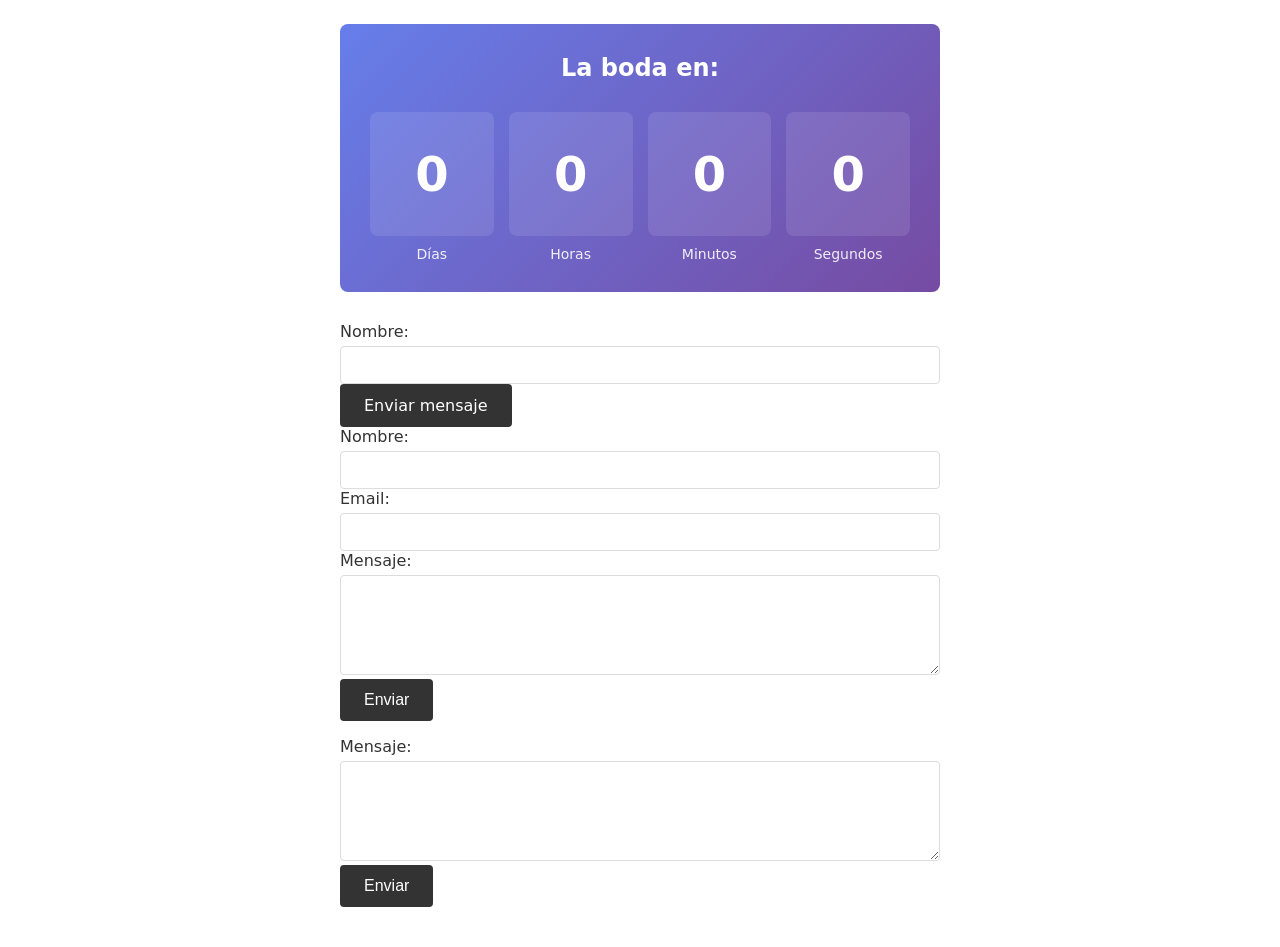
==== formulario.html @ 1185252b "test" ====
<!doctype html>
<html lang="es">
<head>
  <meta charset="utf-8" />
  <meta name="viewport" content="width=device-width, initial-scale=1" />
  <title>Formulario - Boda Elena</title>
  <style>
    body { 
      font-family: system-ui, Arial, sans-serif; 
      padding: 24px;
      max-width: 600px;
      margin: 0 auto;
    }
    .formulario {
      display: grid;
      gap: 15px;
    }
    h1 {
      color: #333;
    }
    label {
      display: block;
      font-weight: 500;
      margin-bottom: 5px;
      color: #333;
    }
    input, textarea, select {
      width: 100%;
      padding: 10px;
      border: 1px solid #ddd;
      border-radius: 4px;
      font-family: inherit;
      font-size: 14px;
      box-sizing: border-box;
    }
    textarea {
      resize: vertical;
      min-height: 100px;
    }
    button {
      padding: 12px 24px;
      background-color: #333;
      color: white;
      border: none;
      border-radius: 4px;
      cursor: pointer;
      font-size: 16px;
      font-weight: 500;
    }
    button:hover {
      background-color: #555;
    }
    .countdown {
      background: linear-gradient(135deg, #667eea 0%, #764ba2 100%);
      color: white;
      padding: 30px;
      border-radius: 8px;
      margin-bottom: 30px;
      text-align: center;
    }
    .countdown h2 {
      margin-top: 0;
      margin-bottom: 30px;
      font-size: 24px;
    }
    .countdown-units {
      display: flex;
      justify-content: space-around;
      gap: 15px;
    }
    .countdown-unit {
      flex: 1;
      display: flex;
      flex-direction: column;
      align-items: center;
    }
    .flip-card {
      width: 100%;
      aspect-ratio: 1;
      perspective: 1000px;
      position: relative;
      background: rgba(255, 255, 255, 0.1);
      border-radius: 8px;
      overflow: hidden;
      display: flex;
      align-items: center;
      justify-content: center;
      font-size: 48px;
      font-weight: bold;
    }
    .flip-card-inner {
      position: relative;
      width: 100%;
      height: 100%;
      transition: transform 0.6s cubic-bezier(0.68, -0.55, 0.265, 1.55);
      transform-style: preserve-3d;
    }
    .flip-card-inner.flip {
      transform: rotateX(180deg);
    }
    .flip-card-front, .flip-card-back {
      position: absolute;
      width: 100%;
      height: 100%;
      display: flex;
      align-items: center;
      justify-content: center;
      backface-visibility: hidden;
    }
    .flip-card-front {
      color: white;
      z-index: 2;
    }
    .flip-card-back {
      color: white;
      transform: rotateX(180deg);
      display: none;
    }
    .countdown-label {
      font-size: 14px;
      opacity: 0.9;
      margin-top: 10px;
    }
  </style>
</head>
<body>
  <div class="countdown">
    <h2>La boda en:</h2>
    <div class="countdown-units">
      <div class="countdown-unit">
        <div class="flip-card">
          <div class="flip-card-inner" id="flip-days">
            <div class="flip-card-front"><span id="days">0</span></div>
            <div class="flip-card-back"><span id="days-next">1</span></div>
          </div>
        </div>
        <div class="countdown-label">Días</div>
      </div>
      <div class="countdown-unit">
        <div class="flip-card">
          <div class="flip-card-inner" id="flip-hours">
            <div class="flip-card-front"><span id="hours">0</span></div>
            <div class="flip-card-back"><span id="hours-next">1</span></div>
          </div>
        </div>
        <div class="countdown-label">Horas</div>
      </div>
      <div class="countdown-unit">
        <div class="flip-card">
          <div class="flip-card-inner" id="flip-minutes">
            <div class="flip-card-front"><span id="minutes">0</span></div>
            <div class="flip-card-back"><span id="minutes-next">1</span></div>
          </div>
        </div>
        <div class="countdown-label">Minutos</div>
      </div>
      <div class="countdown-unit">
        <div class="flip-card">
          <div class="flip-card-inner" id="flip-seconds">
            <div class="flip-card-front"><span id="seconds">0</span></div>
            <div class="flip-card-back"><span id="seconds-next">1</span></div>
          </div>
        </div>
        <div class="countdown-label">Segundos</div>
      </div>
    </div>
  </div>

  <form id="contactForm">
  <label>Nombre:</label>
  <input type="text" id="name" required>
 <a href="https://github.com/miguelacuna-99/boda-elena/issues/new?template=formulario.yml" 
   target="_blank"
   style="display:inline-block;padding:12px 24px;background:#333;color:white;border-radius:4px;text-decoration:none;">
  Enviar mensaje
</a>
<style>
  /* Modal */
  #modal {
    position: fixed;
    top: 0;
    left: 0;
    width: 100%;
    height: 100%;
    background: rgba(0,0,0,0.6);
    display: none;
    justify-content: center;
    align-items: center;
  }

  #modalContent {
    background: white;
    width: 90%;
    max-width: 700px;
    height: 80%;
    border-radius: 8px;
    overflow: hidden;
    display: flex;
    flex-direction: column;
  }

  #modalHeader {
    padding: 10px;
    background: #333;
    color: white;
    font-weight: bold;
  }

  #modal iframe {
    flex: 1;
    border: none;
  }

  #closeBtn {
    background: #333;
    color: white;
    padding: 10px;
    text-align: center;
    cursor: pointer;
  }
</style>

<form id="contactForm">
  <label>Nombre:</label>
  <input type="text" id="name" required>

  <label>Email:</label>
  <input type="email" id="email" required>

  <label>Mensaje:</label>
  <textarea id="message" required></textarea>

  <button type="submit">Enviar</button>
</form>

<p id="status"></p>

<script>
document.getElementById("contactForm").addEventListener("submit", async (e) => {
  e.preventDefault();

  const payload = {
    name: document.getElementById("name").value,
    email: document.getElementById("email").value,
    message: document.getElementById("message").value
  };

  const response = await fetch("https://delicate-sunset-f068.miguelcolme99.workers.dev", {
    method: "POST",
    headers: { "Content-Type": "application/json" },
    body: JSON.stringify(payload)
  });

  document.getElementById("status").innerText =
    response.ok ? "Mensaje enviado correctamente." : "Error al enviar.";

  document.getElementById("contactForm").reset();
});
</script>







  <label>Mensaje:</label>
  <textarea id="message" required></textarea>

  <button type="submit">Enviar</button>
</form>

<p id="status"></p>

<script>
// Countdown timer with flip animation
function updateCountdown() {
  const now = new Date();
  const target = new Date('2026-08-26T00:00:00').getTime();
  const remaining = target - now.getTime();
  
  if (remaining <= 0) {
    updateFlipNumber('days', '0', '0');
    updateFlipNumber('hours', '0', '0');
    updateFlipNumber('minutes', '0', '0');
    updateFlipNumber('seconds', '0', '0');
    return;
  }
  
  const days = Math.floor(remaining / (1000 * 60 * 60 * 24));
  const hours = Math.floor((remaining % (1000 * 60 * 60 * 24)) / (1000 * 60 * 60));
  const minutes = Math.floor((remaining % (1000 * 60 * 60)) / (1000 * 60));
  const seconds = Math.floor((remaining % (1000 * 60)) / 1000);
  
  const nextSeconds = (seconds + 1) % 60;
  
  updateFlipNumber('days', days.toString().padStart(2, '0'), ((days + 1) % 1000).toString().padStart(2, '0'));
  updateFlipNumber('hours', hours.toString().padStart(2, '0'), ((hours + 1) % 24).toString().padStart(2, '0'));
  updateFlipNumber('minutes', minutes.toString().padStart(2, '0'), ((minutes + 1) % 60).toString().padStart(2, '0'));
  updateFlipNumber('seconds', seconds.toString().padStart(2, '0'), nextSeconds.toString().padStart(2, '0'));
}

function updateFlipNumber(id, currentValue, nextValue) {
  const front = document.getElementById(id);
  const back = document.getElementById(id + '-next');
  const flipCard = document.getElementById('flip-' + id);
  
  if (front.textContent !== currentValue) {
    front.textContent = currentValue;
    back.textContent = nextValue;
    flipCard.classList.add('flip');
    
    setTimeout(() => {
      flipCard.classList.remove('flip');
    }, 600);
  }
}

// Update countdown immediately and then every second
updateCountdown();
setInterval(updateCountdown, 1000);

// Form submission handler
document.getElementById("contactForm").addEventListener("submit", async (e) => {
  e.preventDefault();

  const payload = {
    name: document.getElementById("name").value,
    email: document.getElementById("email").value,
    message: document.getElementById("message").value
  };

  const response = await fetch("https://api.github.com/repos/miguelacuna-99/boda-elena/actions/workflows/form.yml/dispatches", {
    method: "POST",
    headers: {
      "Accept": "application/vnd.github+json",
      "Authorization": "Bearer GITHUB_TOKEN_NO_AQUI"
    },
    body: JSON.stringify({
      ref: "main",
      inputs: payload
    })
  });

  document.getElementById("status").innerText =
    response.ok ? "Mensaje enviado correctamente." : "Error al enviar.";
});
</script>


</html>
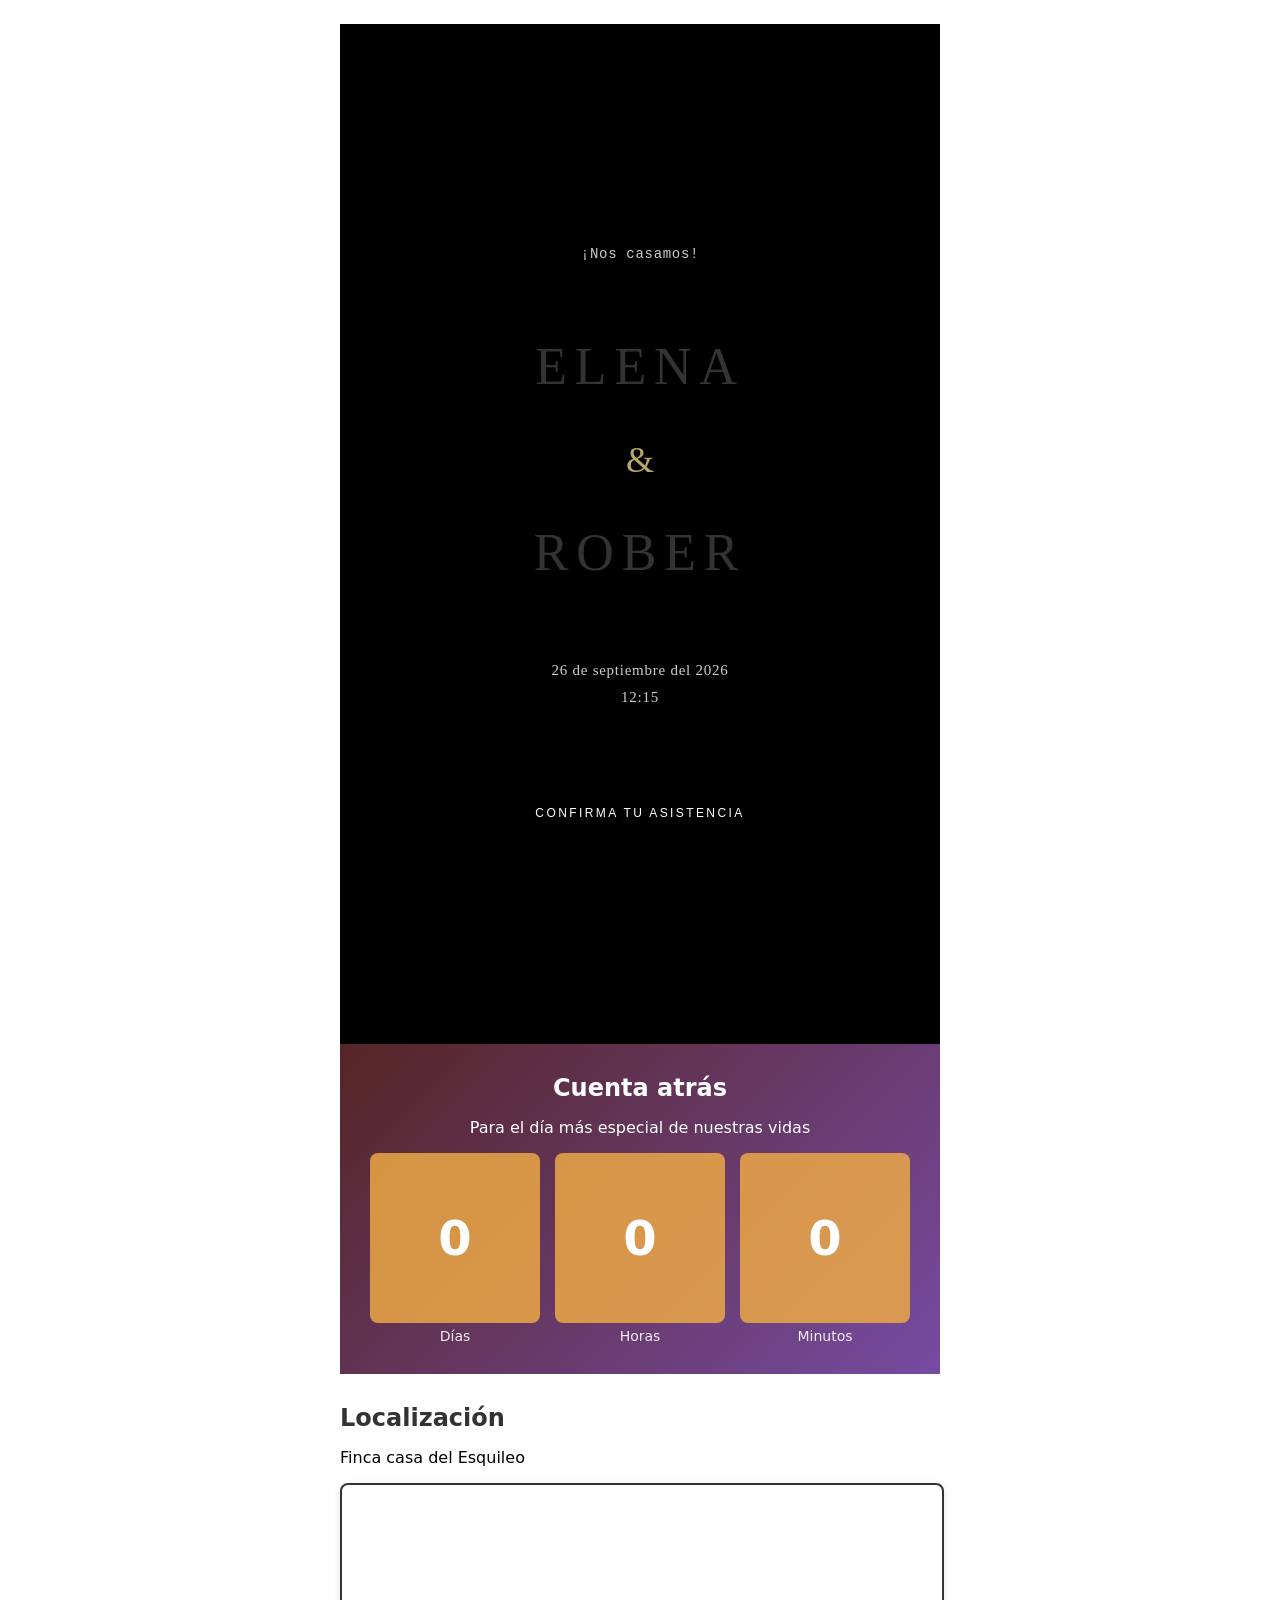
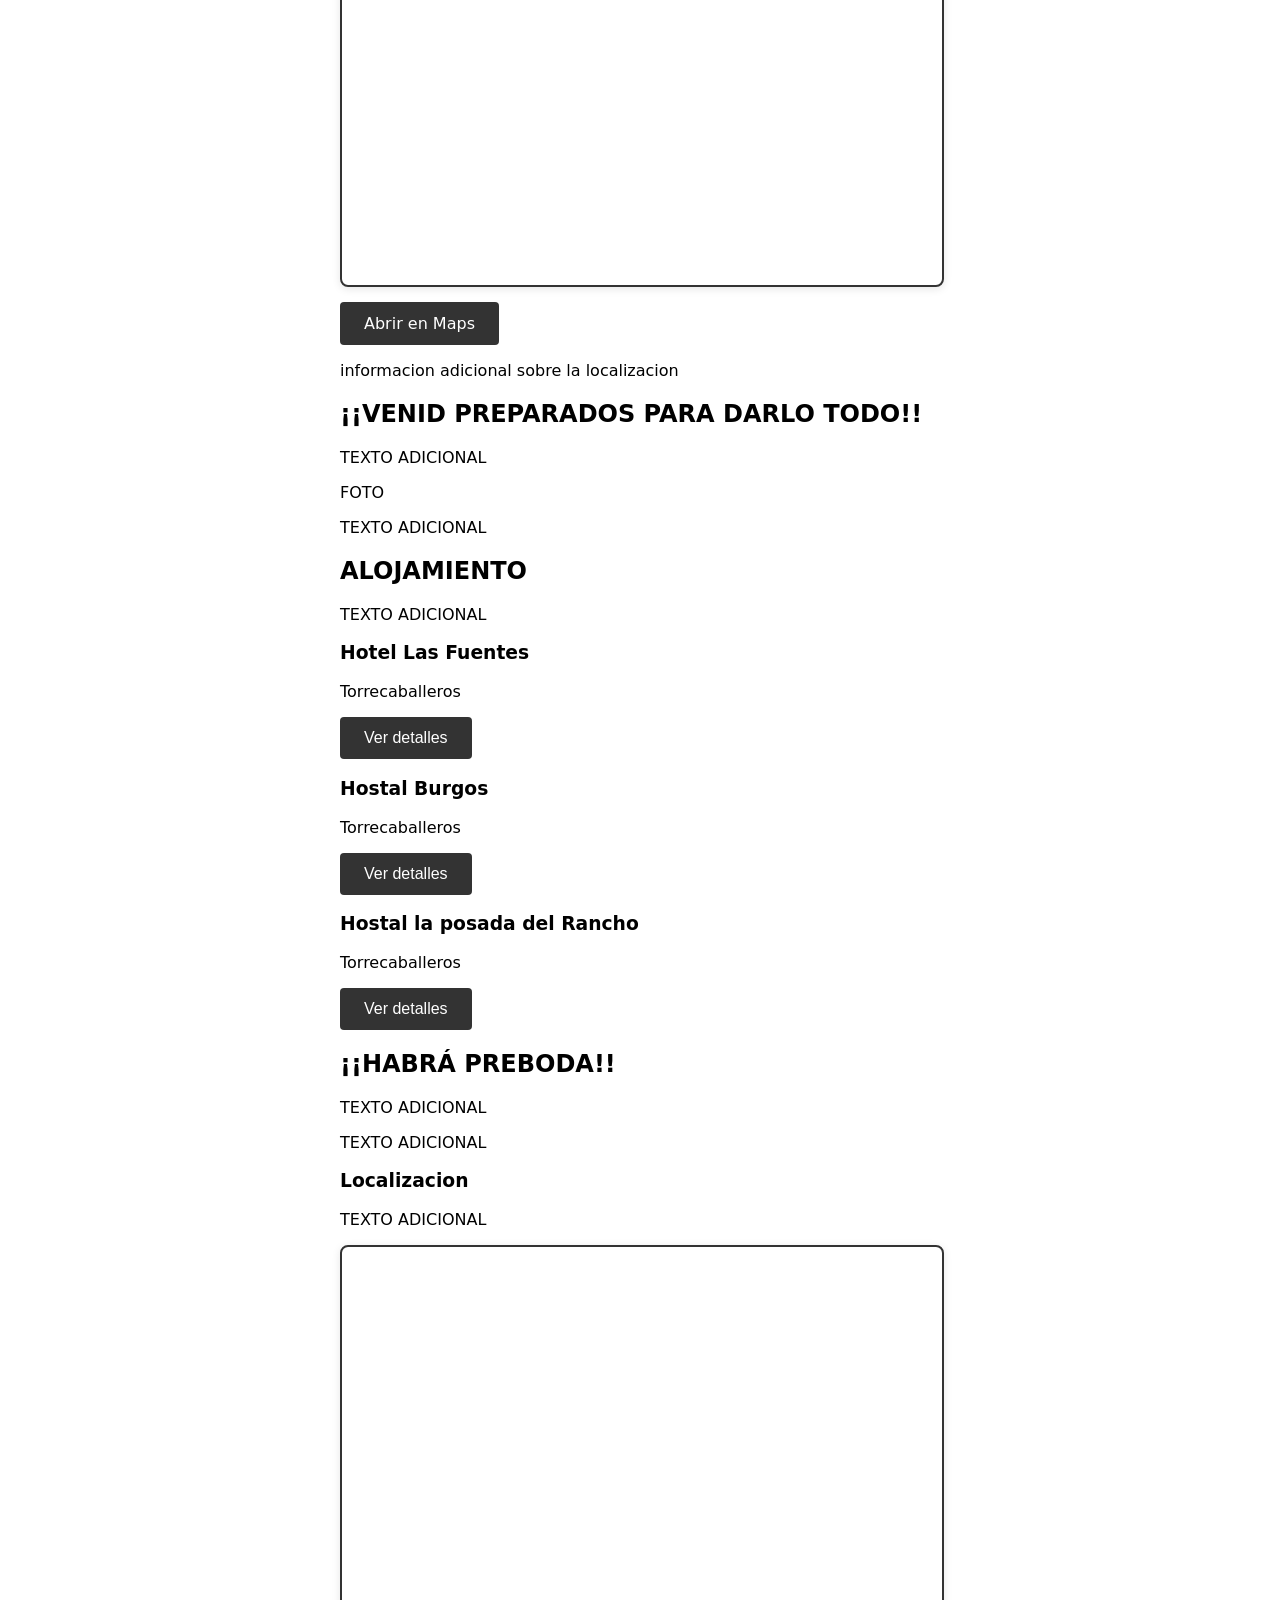
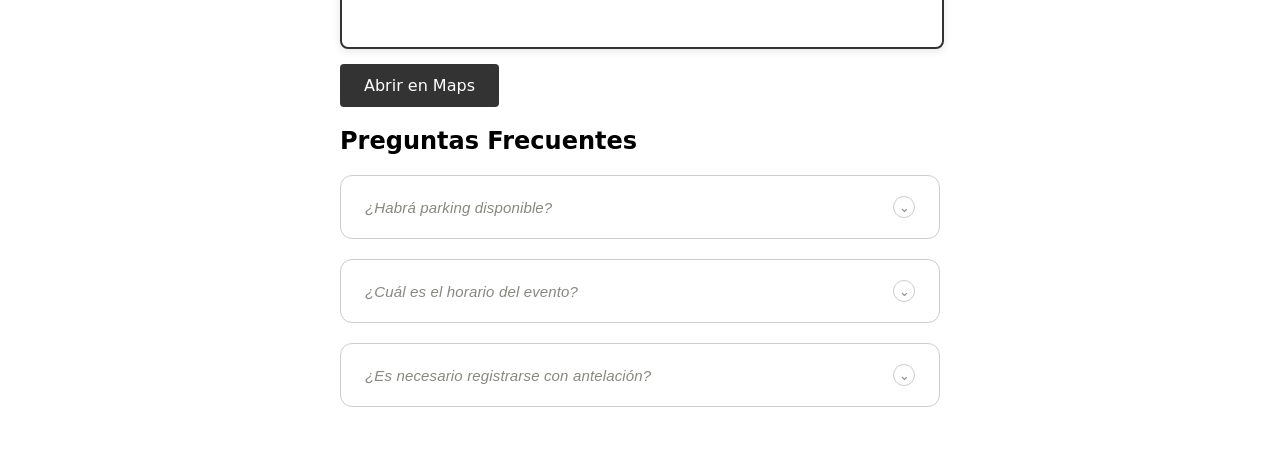
==== commit 586a8f90: "add first version with template" ====
--- a/formulario.html
+++ b/formulario.html
@@ -47,20 +47,75 @@
       font-size: 16px;
       font-weight: 500;
     }
+
+     .wedding-hero {
+      background-color: #000;
+     
+      min-height: 100vh;
+      display: flex;
+      flex-direction: column;
+      align-items: center;
+      justify-content: center;
+      text-align: center;
+      padding: 60px 20px;
+      color: #fff;
+    }
+
+    .wedding-hero .subtitle {
+      font-family: 'Courier New', cursive;
+      font-size: 14px;
+      letter-spacing: 0.05em;
+      margin-bottom: 40px;
+      color: #ccc;
+    }
+
+    .wedding-hero .name {
+      font-family: Georgia, serif;
+      font-size: 52px;
+      font-weight: 400;
+      letter-spacing: 0.15em;
+      text-transform: uppercase;
+    }
+
+    .wedding-hero .ampersand {
+      font-family: Georgia, serif;
+      font-size: 36px;
+      color: #b8a96a;
+      margin: 8px 0;
+    }
+
+    .wedding-hero .date {
+      font-family: Georgia, serif;
+      font-size: 15px;
+      color: #ccc;
+      margin-top: 40px;
+      line-height: 1.8;
+      letter-spacing: 0.05em;
+    }
+
+    .wedding-hero .cta {
+      margin-top: 80px;
+      font-family: Arial, sans-serif;
+      font-size: 12px;
+      letter-spacing: 0.2em;
+      text-transform: uppercase;
+      color: #fff;
+    
+      padding-bottom: 4px;
+    }
     button:hover {
       background-color: #555;
     }
     .countdown {
-      background: linear-gradient(135deg, #667eea 0%, #764ba2 100%);
+      background: linear-gradient(135deg, #552525 0%, #764ba2 100%);
       color: white;
       padding: 30px;
-      border-radius: 8px;
-      margin-bottom: 30px;
+      margin-bottom: 10px;
       text-align: center;
     }
     .countdown h2 {
       margin-top: 0;
-      margin-bottom: 30px;
+      margin-bottom: 10px;
       font-size: 24px;
     }
     .countdown-units {
@@ -79,7 +134,7 @@
       aspect-ratio: 1;
       perspective: 1000px;
       position: relative;
-      background: rgba(255, 255, 255, 0.1);
+      background: rgba(240, 171, 69, 0.829);
       border-radius: 8px;
       overflow: hidden;
       display: flex;
@@ -119,13 +174,138 @@
     .countdown-label {
       font-size: 14px;
       opacity: 0.9;
-      margin-top: 10px;
+      margin-top: 5px;
+    }
+    .localizacion {
+      margin-top: 30px;
+    }
+    .localizacion h2 {
+      color: #333;
+      margin-bottom: 15px;
+    }
+    .mapa-container {
+      width: 100%;
+      height: 400px;
+      border-radius: 8px;
+      border: 2px solid #333;
+      overflow: hidden;
+      box-shadow: 0 2px 8px rgba(0, 0, 0, 0.1);
+      margin-top: 15px;
+    }
+    .mapa-container iframe {
+      width: 100%;
+      height: 100%;
+      border: none;
+    }
+    .boton-mapa {
+      display: inline-block;
+      margin-top: 15px;
+      padding: 12px 24px;
+      background-color: #333;
+      color: white;
+      text-decoration: none;
+      border-radius: 4px;
+      cursor: pointer;
+      font-size: 16px;
+      font-weight: 500;
+      transition: background-color 0.3s ease;
+    }
+    .boton-mapa:hover {
+      background-color: #555;
+    }
+    .faq-item {
+      background: #ffffff;
+      border: 0.5px solid #ccc;
+      border-radius: 12px;
+      overflow: hidden;
+      max-width: 640px;
+      font-family: Georgia, serif;
+      margin-bottom: 20px;
+    }
+
+    .faq-trigger {
+      width: 100%;
+      display: flex;
+      align-items: center;
+      justify-content: space-between;
+      padding: 20px 24px;
+      background: none;
+      border: none;
+      cursor: pointer;
+      text-align: left;
+      gap: 16px;
+    }
+
+    .faq-trigger:hover {
+      background: #f5f5f5;
+    }
+
+    .faq-question {
+      font-size: 15px;
+      color: #888880;
+      font-style: italic;
+      letter-spacing: 0.01em;
+    }
+
+    .faq-icon {
+      width: 20px;
+      height: 20px;
+      flex-shrink: 0;
+      border: 0.5px solid #ccc;
+      border-radius: 50%;
+      display: flex;
+      align-items: center;
+      justify-content: center;
+      transition: transform 0.3s ease;
+      color: #888880;
+      font-size: 13px;
+    }
+
+    .faq-icon.open {
+      transform: rotate(180deg);
+    }
+
+    .faq-answer {
+      max-height: 0;
+      overflow: hidden;
+      transition: max-height 0.35s ease, padding 0.35s ease;
+      padding: 0 24px;
+    }
+
+    .faq-answer.open {
+      max-height: 300px;
+      padding: 0 24px 20px;
+    }
+
+    .faq-answer-inner {
+      border-top: 0.5px solid #e0e0e0;
+      padding-top: 16px;
+      font-size: 14px;
+      color: #888880;
+      line-height: 1.7;
     }
   </style>
 </head>
 <body>
+
+  <div class="wedding-hero">
+    <p class="subtitle">¡Nos casamos!</p>
+
+    <h1 class="name">Elena</h1>
+    <p class="ampersand">&</p>
+    <h1 class="name">Rober</h1>
+
+    <p class="date">
+      26 de septiembre del 2026<br>
+      12:15
+    </p>
+
+    <p class="cta">Confirma tu asistencia</p>
+  </div>
+
   <div class="countdown">
-    <h2>La boda en:</h2>
+    <h2>Cuenta atrás</h2>
+    <p>Para el día más especial de nuestras vidas</p>
     <div class="countdown-units">
       <div class="countdown-unit">
         <div class="flip-card">
@@ -154,129 +334,116 @@
         </div>
         <div class="countdown-label">Minutos</div>
       </div>
-      <div class="countdown-unit">
-        <div class="flip-card">
-          <div class="flip-card-inner" id="flip-seconds">
-            <div class="flip-card-front"><span id="seconds">0</span></div>
-            <div class="flip-card-back"><span id="seconds-next">1</span></div>
-          </div>
+
+    </div>
+  </div>
+
+  <div class = "localizacion">
+ <h2>Localización</h2>
+ <p>Finca casa del Esquileo</p>
+ <div class="mapa-container">
+   <iframe src="https://maps.google.com/maps?q=40.9767939,-4.0314319&output=embed" allowfullscreen="" loading="lazy" referrerpolicy="no-referrer-when-downgrade"></iframe>
+ </div>
+ <a href="https://www.google.com/maps/place/Finca+Esquileo+de+Cabanillas+del+Monte+Segovia/@40.9767939,-4.0340068,17z/data=!3m1!4b1!4m6!3m5!1s0xd41472902c2601d:0x3c28147c17bbc914!8m2!3d40.9767899!4d-4.0314319!16s%2Fg%2F11h1szrqv?entry=ttu&g_ep=EgoyMDI2MDQwMS4wIKXMDSoASAFQAw%3D%3D" target="_blank" class="boton-mapa">Abrir en Maps</a>
+<div>
+  <p>informacion adicional sobre la localizacion</p>
+</div>  
+
+</div>
+
+<div>
+  <h2>¡¡VENID PREPARADOS PARA DARLO TODO!!</h2>
+  <p>TEXTO ADICIONAL</p>
+   <p>FOTO</p>
+    <p>TEXTO ADICIONAL</p>
+</div>
+
+<div>
+  <h2>ALOJAMIENTO</h2>
+  <p>TEXTO ADICIONAL</p>
+   <div>
+    <h3>Hotel Las Fuentes</h3>
+    <p>Torrecaballeros</p>
+    <button>Ver detalles</button>
+   </div>
+   <div>
+    <h3>Hostal Burgos</h3>
+    <p>Torrecaballeros</p>
+    <button>Ver detalles</button>
+   </div>
+   <div>
+    <h3>Hostal la posada del Rancho</h3>
+    <p>Torrecaballeros</p>
+    <button>Ver detalles</button>
+   </div>
+</div>
+
+<div>
+<h2>¡¡HABRÁ PREBODA!!</h2>
+ <p>TEXTO ADICIONAL</p>
+  <p>TEXTO ADICIONAL</p>
+<div>
+  <h3>Localizacion</h3>
+  <p>TEXTO ADICIONAL</p>
+  <div class="mapa-container">
+    <iframe src="https://maps.google.com/maps?q=41.036201,-4.051331&output=embed" allowfullscreen="" loading="lazy" referrerpolicy="no-referrer-when-downgrade"></iframe>
+  </div>
+  <a href="https://maps.app.goo.gl/RvFkxidttC7qpRau5" target="_blank" class="boton-mapa">Abrir en Maps</a>
+</div>
+</div>
+
+<div>
+  <h2>Preguntas Frecuentes</h2>
+  <div class="faq-list">
+
+    <div class="faq-item">
+      <button class="faq-trigger" onclick="toggle(this)" aria-expanded="false">
+        <span class="faq-question">¿Habrá parking disponible?</span>
+        <span class="faq-icon">&#8964;</span>
+      </button>
+      <div class="faq-answer">
+        <div class="faq-answer-inner">
+          Sí, disponemos de parking gratuito para todos los asistentes. El aparcamiento
+          está ubicado en la entrada principal del edificio y cuenta con plazas para
+          personas con movilidad reducida.
         </div>
-        <div class="countdown-label">Segundos</div>
       </div>
     </div>
+
+    <div class="faq-item">
+      <button class="faq-trigger" onclick="toggle(this)" aria-expanded="false">
+        <span class="faq-question">¿Cuál es el horario del evento?</span>
+        <span class="faq-icon">&#8964;</span>
+      </button>
+      <div class="faq-answer">
+        <div class="faq-answer-inner">
+          El evento comienza a las 10:00h y finaliza a las 19:00h. Las puertas abren
+          media hora antes para el registro de asistentes.
+        </div>
+      </div>
+    </div>
+
+    <div class="faq-item">
+      <button class="faq-trigger" onclick="toggle(this)" aria-expanded="false">
+        <span class="faq-question">¿Es necesario registrarse con antelación?</span>
+        <span class="faq-icon">&#8964;</span>
+      </button>
+      <div class="faq-answer">
+        <div class="faq-answer-inner">
+          Sí, el registro previo es obligatorio. Puedes hacerlo a través de nuestra
+          página web hasta 48 horas antes del evento.
+        </div>
+      </div>
+    </div>
+
   </div>
-
-  <form id="contactForm">
-  <label>Nombre:</label>
-  <input type="text" id="name" required>
- <a href="https://github.com/miguelacuna-99/boda-elena/issues/new?template=formulario.yml" 
-   target="_blank"
-   style="display:inline-block;padding:12px 24px;background:#333;color:white;border-radius:4px;text-decoration:none;">
-  Enviar mensaje
-</a>
-<style>
-  /* Modal */
-  #modal {
-    position: fixed;
-    top: 0;
-    left: 0;
-    width: 100%;
-    height: 100%;
-    background: rgba(0,0,0,0.6);
-    display: none;
-    justify-content: center;
-    align-items: center;
-  }
-
-  #modalContent {
-    background: white;
-    width: 90%;
-    max-width: 700px;
-    height: 80%;
-    border-radius: 8px;
-    overflow: hidden;
-    display: flex;
-    flex-direction: column;
-  }
-
-  #modalHeader {
-    padding: 10px;
-    background: #333;
-    color: white;
-    font-weight: bold;
-  }
-
-  #modal iframe {
-    flex: 1;
-    border: none;
-  }
-
-  #closeBtn {
-    background: #333;
-    color: white;
-    padding: 10px;
-    text-align: center;
-    cursor: pointer;
-  }
-</style>
-
-<form id="contactForm">
-  <label>Nombre:</label>
-  <input type="text" id="name" required>
-
-  <label>Email:</label>
-  <input type="email" id="email" required>
-
-  <label>Mensaje:</label>
-  <textarea id="message" required></textarea>
-
-  <button type="submit">Enviar</button>
-</form>
-
-<p id="status"></p>
-
-<script>
-document.getElementById("contactForm").addEventListener("submit", async (e) => {
-  e.preventDefault();
-
-  const payload = {
-    name: document.getElementById("name").value,
-    email: document.getElementById("email").value,
-    message: document.getElementById("message").value
-  };
-
-  const response = await fetch("https://delicate-sunset-f068.miguelcolme99.workers.dev", {
-    method: "POST",
-    headers: { "Content-Type": "application/json" },
-    body: JSON.stringify(payload)
-  });
-
-  document.getElementById("status").innerText =
-    response.ok ? "Mensaje enviado correctamente." : "Error al enviar.";
-
-  document.getElementById("contactForm").reset();
-});
-</script>
-
-
-
-
-
-
-
-  <label>Mensaje:</label>
-  <textarea id="message" required></textarea>
-
-  <button type="submit">Enviar</button>
-</form>
-
-<p id="status"></p>
+</div>
 
 <script>
 // Countdown timer with flip animation
 function updateCountdown() {
   const now = new Date();
-  const target = new Date('2026-08-26T00:00:00').getTime();
+  const target = new Date('2026-09-26T00:00:00').getTime();
   const remaining = target - now.getTime();
   
   if (remaining <= 0) {
@@ -320,31 +487,27 @@
 updateCountdown();
 setInterval(updateCountdown, 1000);
 
-// Form submission handler
-document.getElementById("contactForm").addEventListener("submit", async (e) => {
-  e.preventDefault();
-
-  const payload = {
-    name: document.getElementById("name").value,
-    email: document.getElementById("email").value,
-    message: document.getElementById("message").value
-  };
-
-  const response = await fetch("https://api.github.com/repos/miguelacuna-99/boda-elena/actions/workflows/form.yml/dispatches", {
-    method: "POST",
-    headers: {
-      "Accept": "application/vnd.github+json",
-      "Authorization": "Bearer GITHUB_TOKEN_NO_AQUI"
-    },
-    body: JSON.stringify({
-      ref: "main",
-      inputs: payload
-    })
-  });
-
-  document.getElementById("status").innerText =
-    response.ok ? "Mensaje enviado correctamente." : "Error al enviar.";
-});
+function toggle(btn) {
+      const answer = btn.nextElementSibling;
+      const icon = btn.querySelector('.faq-icon');
+      const isOpen = answer.classList.contains('open');
+
+      // Cierra todos los demás
+      document.querySelectorAll('.faq-answer.open').forEach(el => {
+        el.classList.remove('open');
+        el.previousElementSibling.querySelector('.faq-icon').classList.remove('open');
+        el.previousElementSibling.setAttribute('aria-expanded', 'false');
+      });
+
+      // Abre el pulsado (si estaba cerrado)
+      if (!isOpen) {
+        answer.classList.add('open');
+        icon.classList.add('open');
+        btn.setAttribute('aria-expanded', 'true');
+      }
+    }
+
+
 </script>
 
 
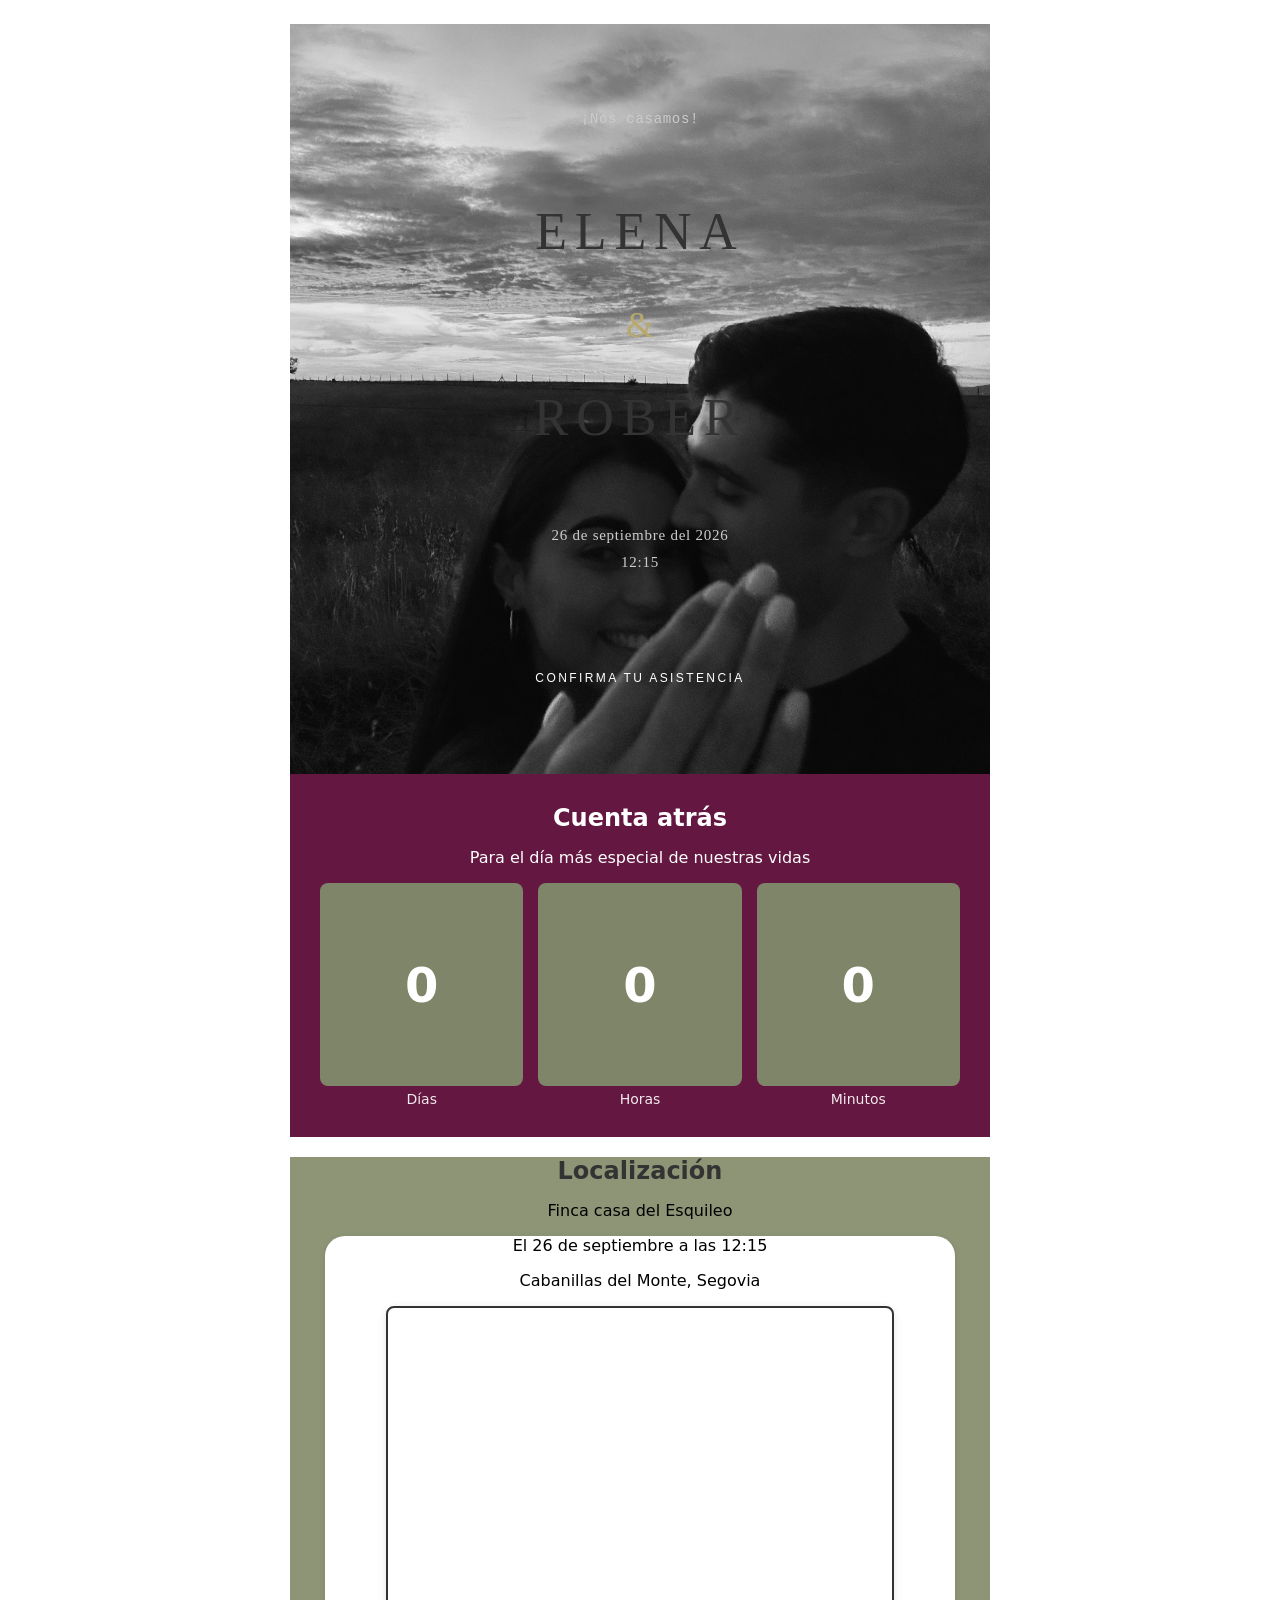
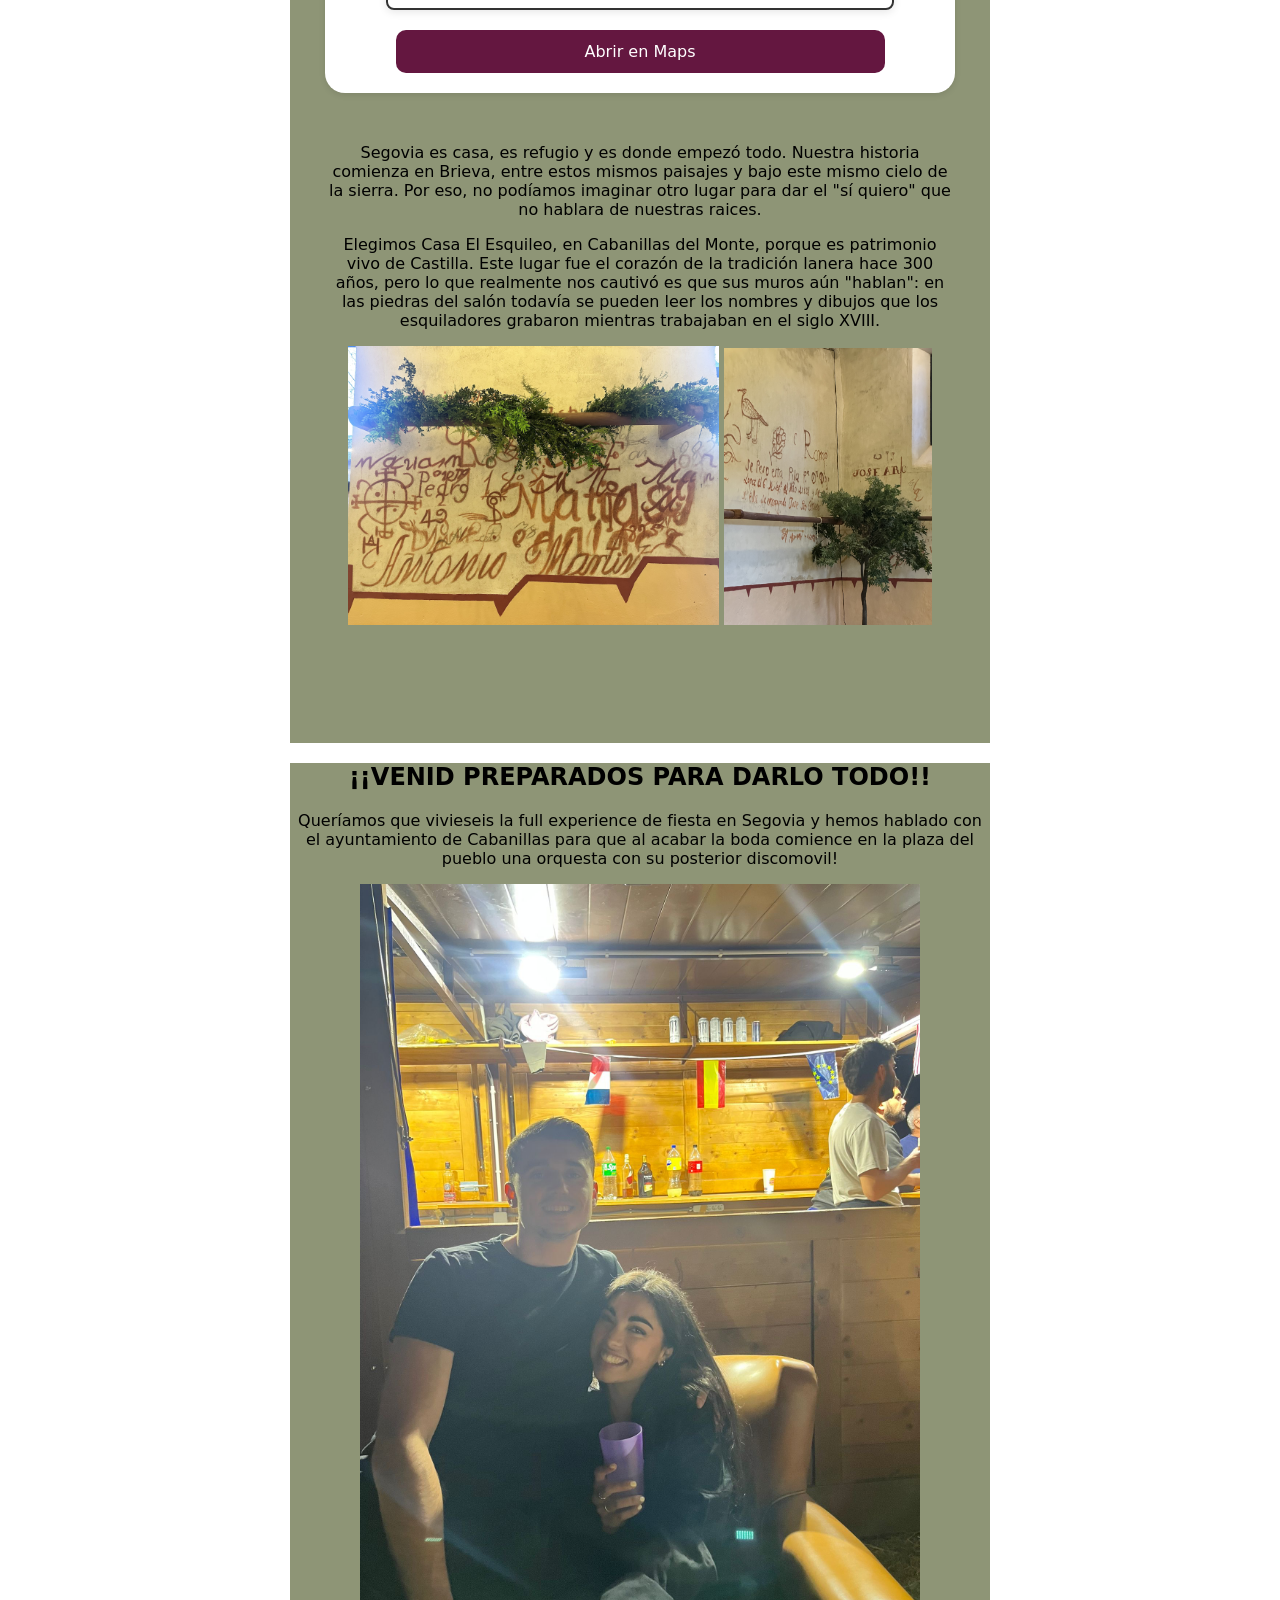
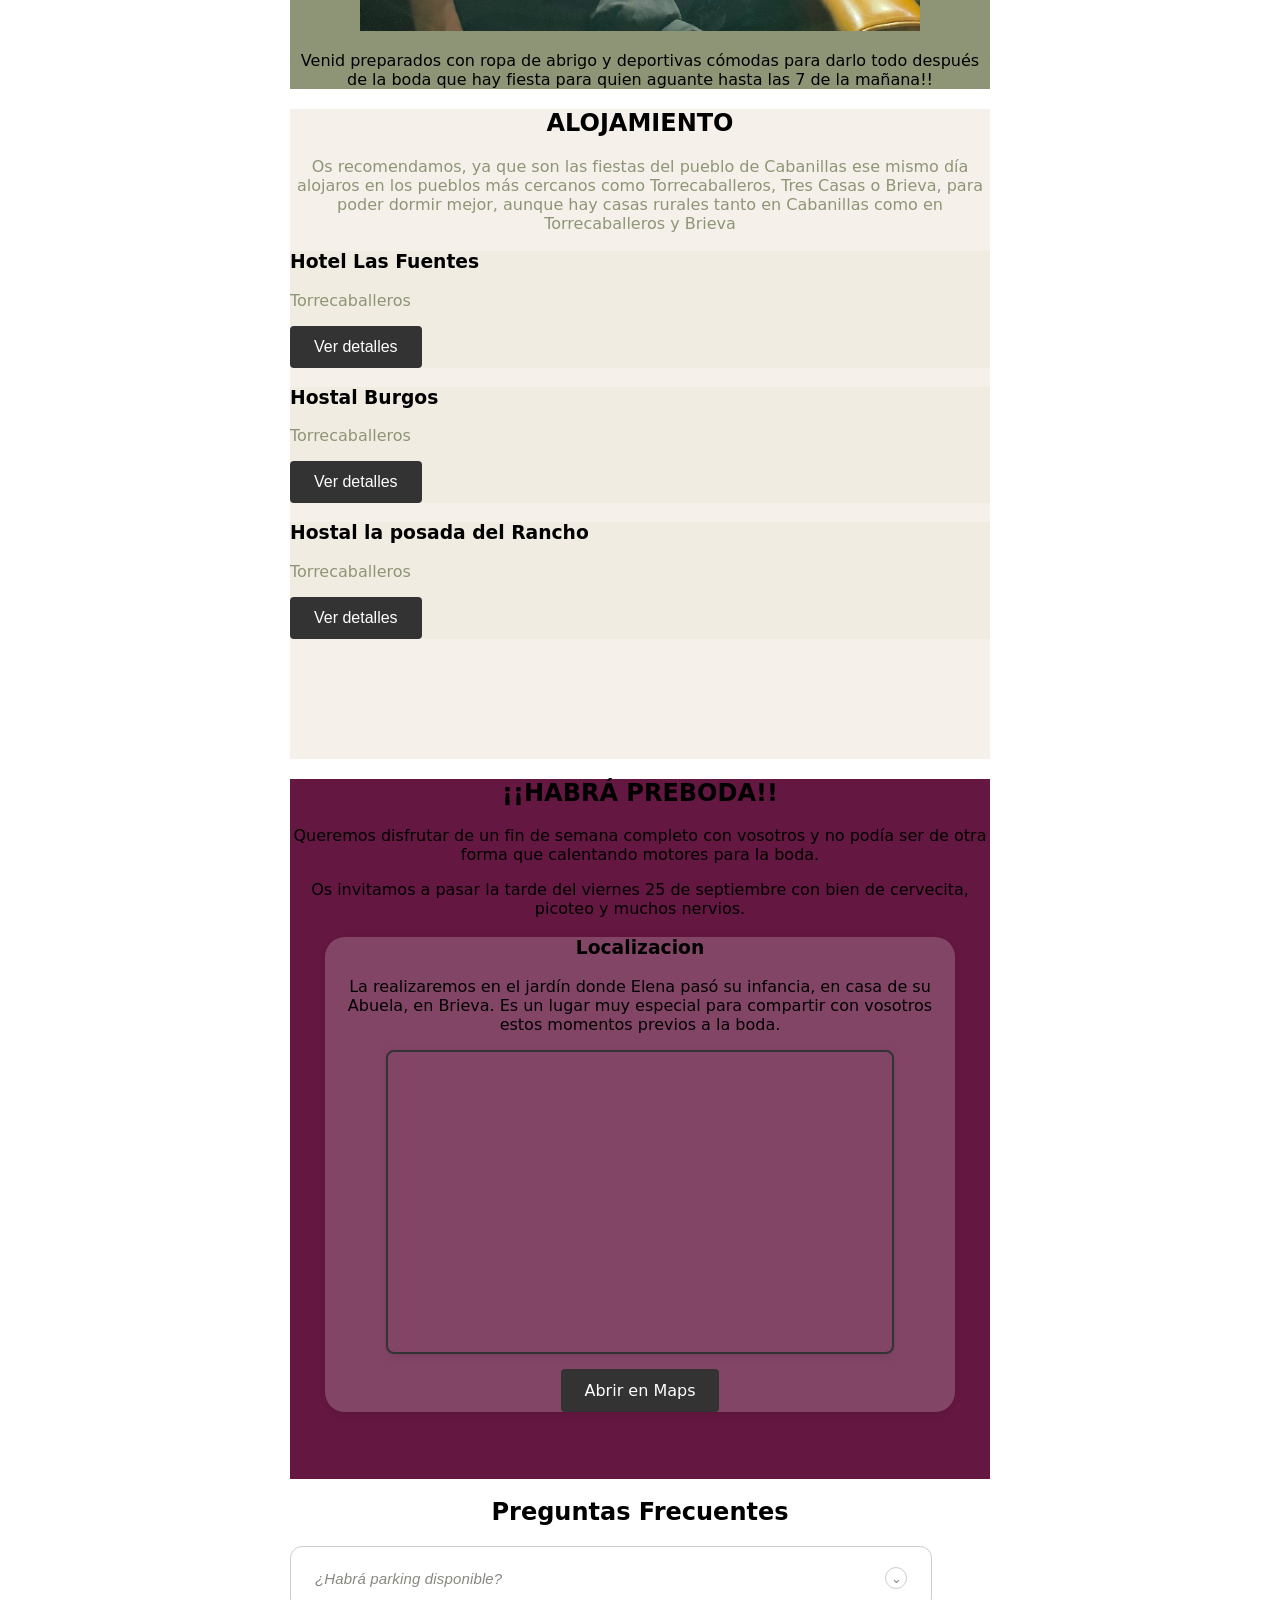
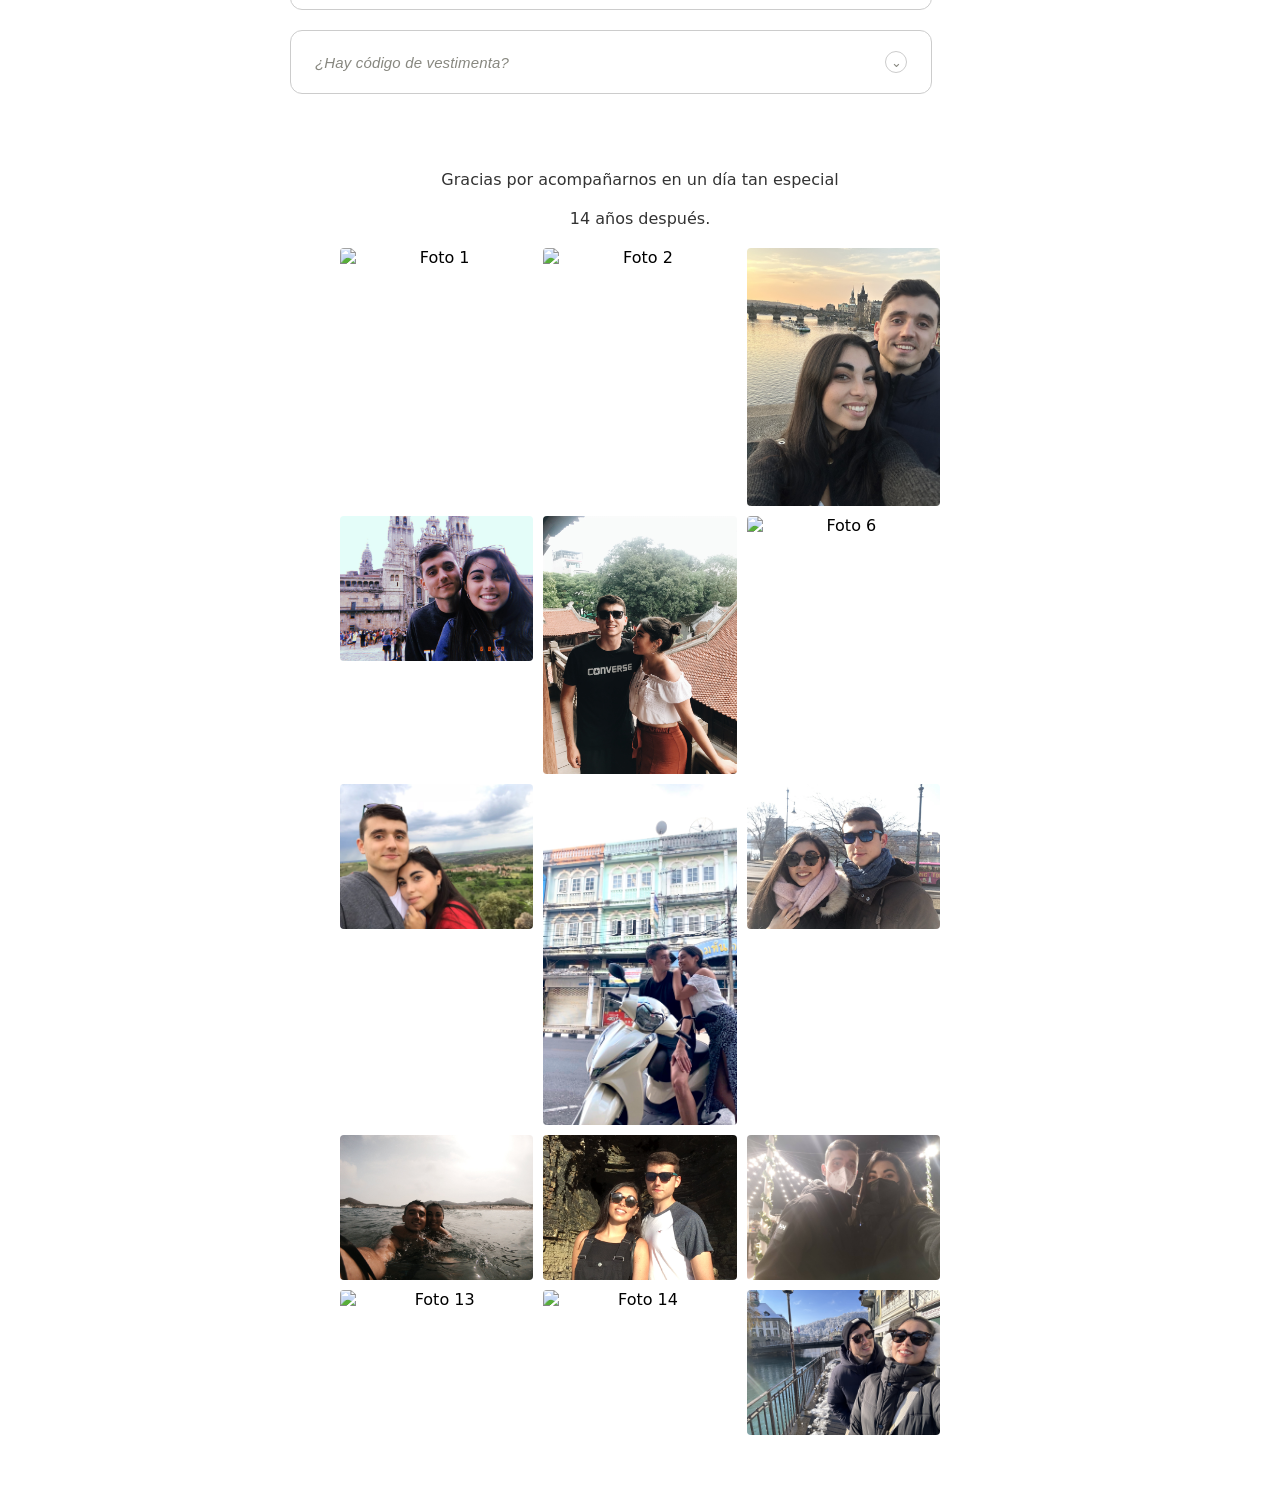
==== commit 0280f5db: "cambios fase 1" ====
--- a/formulario.html
+++ b/formulario.html
@@ -4,287 +4,8 @@
   <meta charset="utf-8" />
   <meta name="viewport" content="width=device-width, initial-scale=1" />
   <title>Formulario - Boda Elena</title>
-  <style>
-    body { 
-      font-family: system-ui, Arial, sans-serif; 
-      padding: 24px;
-      max-width: 600px;
-      margin: 0 auto;
-    }
-    .formulario {
-      display: grid;
-      gap: 15px;
-    }
-    h1 {
-      color: #333;
-    }
-    label {
-      display: block;
-      font-weight: 500;
-      margin-bottom: 5px;
-      color: #333;
-    }
-    input, textarea, select {
-      width: 100%;
-      padding: 10px;
-      border: 1px solid #ddd;
-      border-radius: 4px;
-      font-family: inherit;
-      font-size: 14px;
-      box-sizing: border-box;
-    }
-    textarea {
-      resize: vertical;
-      min-height: 100px;
-    }
-    button {
-      padding: 12px 24px;
-      background-color: #333;
-      color: white;
-      border: none;
-      border-radius: 4px;
-      cursor: pointer;
-      font-size: 16px;
-      font-weight: 500;
-    }
-
-     .wedding-hero {
-      background-color: #000;
-     
-      min-height: 100vh;
-      display: flex;
-      flex-direction: column;
-      align-items: center;
-      justify-content: center;
-      text-align: center;
-      padding: 60px 20px;
-      color: #fff;
-    }
-
-    .wedding-hero .subtitle {
-      font-family: 'Courier New', cursive;
-      font-size: 14px;
-      letter-spacing: 0.05em;
-      margin-bottom: 40px;
-      color: #ccc;
-    }
-
-    .wedding-hero .name {
-      font-family: Georgia, serif;
-      font-size: 52px;
-      font-weight: 400;
-      letter-spacing: 0.15em;
-      text-transform: uppercase;
-    }
-
-    .wedding-hero .ampersand {
-      font-family: Georgia, serif;
-      font-size: 36px;
-      color: #b8a96a;
-      margin: 8px 0;
-    }
-
-    .wedding-hero .date {
-      font-family: Georgia, serif;
-      font-size: 15px;
-      color: #ccc;
-      margin-top: 40px;
-      line-height: 1.8;
-      letter-spacing: 0.05em;
-    }
-
-    .wedding-hero .cta {
-      margin-top: 80px;
-      font-family: Arial, sans-serif;
-      font-size: 12px;
-      letter-spacing: 0.2em;
-      text-transform: uppercase;
-      color: #fff;
-    
-      padding-bottom: 4px;
-    }
-    button:hover {
-      background-color: #555;
-    }
-    .countdown {
-      background: linear-gradient(135deg, #552525 0%, #764ba2 100%);
-      color: white;
-      padding: 30px;
-      margin-bottom: 10px;
-      text-align: center;
-    }
-    .countdown h2 {
-      margin-top: 0;
-      margin-bottom: 10px;
-      font-size: 24px;
-    }
-    .countdown-units {
-      display: flex;
-      justify-content: space-around;
-      gap: 15px;
-    }
-    .countdown-unit {
-      flex: 1;
-      display: flex;
-      flex-direction: column;
-      align-items: center;
-    }
-    .flip-card {
-      width: 100%;
-      aspect-ratio: 1;
-      perspective: 1000px;
-      position: relative;
-      background: rgba(240, 171, 69, 0.829);
-      border-radius: 8px;
-      overflow: hidden;
-      display: flex;
-      align-items: center;
-      justify-content: center;
-      font-size: 48px;
-      font-weight: bold;
-    }
-    .flip-card-inner {
-      position: relative;
-      width: 100%;
-      height: 100%;
-      transition: transform 0.6s cubic-bezier(0.68, -0.55, 0.265, 1.55);
-      transform-style: preserve-3d;
-    }
-    .flip-card-inner.flip {
-      transform: rotateX(180deg);
-    }
-    .flip-card-front, .flip-card-back {
-      position: absolute;
-      width: 100%;
-      height: 100%;
-      display: flex;
-      align-items: center;
-      justify-content: center;
-      backface-visibility: hidden;
-    }
-    .flip-card-front {
-      color: white;
-      z-index: 2;
-    }
-    .flip-card-back {
-      color: white;
-      transform: rotateX(180deg);
-      display: none;
-    }
-    .countdown-label {
-      font-size: 14px;
-      opacity: 0.9;
-      margin-top: 5px;
-    }
-    .localizacion {
-      margin-top: 30px;
-    }
-    .localizacion h2 {
-      color: #333;
-      margin-bottom: 15px;
-    }
-    .mapa-container {
-      width: 100%;
-      height: 400px;
-      border-radius: 8px;
-      border: 2px solid #333;
-      overflow: hidden;
-      box-shadow: 0 2px 8px rgba(0, 0, 0, 0.1);
-      margin-top: 15px;
-    }
-    .mapa-container iframe {
-      width: 100%;
-      height: 100%;
-      border: none;
-    }
-    .boton-mapa {
-      display: inline-block;
-      margin-top: 15px;
-      padding: 12px 24px;
-      background-color: #333;
-      color: white;
-      text-decoration: none;
-      border-radius: 4px;
-      cursor: pointer;
-      font-size: 16px;
-      font-weight: 500;
-      transition: background-color 0.3s ease;
-    }
-    .boton-mapa:hover {
-      background-color: #555;
-    }
-    .faq-item {
-      background: #ffffff;
-      border: 0.5px solid #ccc;
-      border-radius: 12px;
-      overflow: hidden;
-      max-width: 640px;
-      font-family: Georgia, serif;
-      margin-bottom: 20px;
-    }
-
-    .faq-trigger {
-      width: 100%;
-      display: flex;
-      align-items: center;
-      justify-content: space-between;
-      padding: 20px 24px;
-      background: none;
-      border: none;
-      cursor: pointer;
-      text-align: left;
-      gap: 16px;
-    }
-
-    .faq-trigger:hover {
-      background: #f5f5f5;
-    }
-
-    .faq-question {
-      font-size: 15px;
-      color: #888880;
-      font-style: italic;
-      letter-spacing: 0.01em;
-    }
-
-    .faq-icon {
-      width: 20px;
-      height: 20px;
-      flex-shrink: 0;
-      border: 0.5px solid #ccc;
-      border-radius: 50%;
-      display: flex;
-      align-items: center;
-      justify-content: center;
-      transition: transform 0.3s ease;
-      color: #888880;
-      font-size: 13px;
-    }
-
-    .faq-icon.open {
-      transform: rotate(180deg);
-    }
-
-    .faq-answer {
-      max-height: 0;
-      overflow: hidden;
-      transition: max-height 0.35s ease, padding 0.35s ease;
-      padding: 0 24px;
-    }
-
-    .faq-answer.open {
-      max-height: 300px;
-      padding: 0 24px 20px;
-    }
-
-    .faq-answer-inner {
-      border-top: 0.5px solid #e0e0e0;
-      padding-top: 16px;
-      font-size: 14px;
-      color: #888880;
-      line-height: 1.7;
-    }
-  </style>
+  <link rel="stylesheet" href="styles-formulario.css" />
+</head>
 </head>
 <body>
 
@@ -341,50 +62,67 @@
   <div class = "localizacion">
  <h2>Localización</h2>
  <p>Finca casa del Esquileo</p>
- <div class="mapa-container">
+ <div class = "localizacion-inner">
+  <p>
+El 26 de septiembre a las 12:15 
+  </p>
+  <p>
+Cabanillas del Monte, Segovia
+  </p>
+<div class="mapa-container">
    <iframe src="https://maps.google.com/maps?q=40.9767939,-4.0314319&output=embed" allowfullscreen="" loading="lazy" referrerpolicy="no-referrer-when-downgrade"></iframe>
  </div>
- <a href="https://www.google.com/maps/place/Finca+Esquileo+de+Cabanillas+del+Monte+Segovia/@40.9767939,-4.0340068,17z/data=!3m1!4b1!4m6!3m5!1s0xd41472902c2601d:0x3c28147c17bbc914!8m2!3d40.9767899!4d-4.0314319!16s%2Fg%2F11h1szrqv?entry=ttu&g_ep=EgoyMDI2MDQwMS4wIKXMDSoASAFQAw%3D%3D" target="_blank" class="boton-mapa">Abrir en Maps</a>
-<div>
-  <p>informacion adicional sobre la localizacion</p>
+ <a class= "localization-button" href="https://www.google.com/maps/place/Finca+Esquileo+de+Cabanillas+del+Monte+Segovia/@40.9767939,-4.0340068,17z/data=!3m1!4b1!4m6!3m5!1s0xd41472902c2601d:0x3c28147c17bbc914!8m2!3d40.9767899!4d-4.0314319!16s%2Fg%2F11h1szrqv?entry=ttu&g_ep=EgoyMDI2MDQwMS4wIKXMDSoASAFQAw%3D%3D" target="_blank" >Abrir en Maps</a>
+
+ </div>
+ 
+ <div class="texto-esquileo">
+  <p>Segovia es casa, es refugio y es donde empezó todo. Nuestra historia comienza en Brieva, entre estos mismos paisajes y bajo este mismo cielo de la sierra. Por eso, no podíamos imaginar otro lugar para dar el "sí quiero" que no hablara de nuestras raices.</p>
+  <p>Elegimos Casa El Esquileo, en Cabanillas del Monte, porque es patrimonio vivo de Castilla. Este lugar fue el corazón de la tradición lanera hace 300 años, pero lo que realmente nos cautivó es que sus muros aún "hablan": en las piedras del salón todavía se pueden leer los nombres y dibujos que los esquiladores grabaron mientras trabajaban en el siglo XVIII.</p>
+<img src="esquileo1.jpg" style="width: 59%;">
+<img src="esquileo2.jpg" style="width: 33%;">
 </div>  
 
 </div>
 
-<div>
+<div class = "preparacion">
   <h2>¡¡VENID PREPARADOS PARA DARLO TODO!!</h2>
-  <p>TEXTO ADICIONAL</p>
-   <p>FOTO</p>
-    <p>TEXTO ADICIONAL</p>
-</div>
-
-<div>
+  <p>Queríamos que vivieseis la full experience de fiesta en Segovia y hemos hablado con el ayuntamiento de Cabanillas para que 
+al acabar la boda comience en la plaza del pueblo 
+una orquesta con su posterior discomovil!</p>
+   <img src = "fotoPreparados.jpg" style="width: 80%;">
+    <p>Venid preparados con ropa de abrigo y deportivas cómodas para darlo todo después de la boda que hay fiesta 
+para quien aguante hasta las 7 de la mañana!!</p>
+</div>
+
+<div class="alojamientos">
   <h2>ALOJAMIENTO</h2>
-  <p>TEXTO ADICIONAL</p>
-   <div>
+  <p>Os recomendamos, ya que son las fiestas del pueblo de Cabanillas ese mismo día alojaros en los pueblos más cercanos como Torrecaballeros, Tres Casas o Brieva, para poder dormir mejor, aunque hay casas rurales tanto en Cabanillas 
+como en Torrecaballeros y Brieva</p>
+   <div class="alojamientos-inner">
     <h3>Hotel Las Fuentes</h3>
     <p>Torrecaballeros</p>
     <button>Ver detalles</button>
    </div>
-   <div>
+   <div class="alojamientos-inner">
     <h3>Hostal Burgos</h3>
     <p>Torrecaballeros</p>
     <button>Ver detalles</button>
    </div>
-   <div>
+   <div class="alojamientos-inner">
     <h3>Hostal la posada del Rancho</h3>
     <p>Torrecaballeros</p>
     <button>Ver detalles</button>
    </div>
 </div>
 
-<div>
+<div class="preboda">
 <h2>¡¡HABRÁ PREBODA!!</h2>
- <p>TEXTO ADICIONAL</p>
-  <p>TEXTO ADICIONAL</p>
-<div>
+ <p>Queremos disfrutar de un fin de semana completo con vosotros y no podía ser de otra forma que calentando motores para la boda.</p>
+  <p>Os invitamos a pasar la tarde del viernes 25 de septiembre con bien de cervecita, picoteo y muchos nervios.</p>
+<div class="localizacion-inner-2">
   <h3>Localizacion</h3>
-  <p>TEXTO ADICIONAL</p>
+  <p>La realizaremos en el jardín donde Elena pasó su infancia, en casa de su Abuela, en Brieva. Es un lugar muy especial para compartir con vosotros estos momentos previos a la boda.</p>
   <div class="mapa-container">
     <iframe src="https://maps.google.com/maps?q=41.036201,-4.051331&output=embed" allowfullscreen="" loading="lazy" referrerpolicy="no-referrer-when-downgrade"></iframe>
   </div>
@@ -392,7 +130,7 @@
 </div>
 </div>
 
-<div>
+<div class="preguntas">
   <h2>Preguntas Frecuentes</h2>
   <div class="faq-list">
 
@@ -403,38 +141,47 @@
       </button>
       <div class="faq-answer">
         <div class="faq-answer-inner">
-          Sí, disponemos de parking gratuito para todos los asistentes. El aparcamiento
-          está ubicado en la entrada principal del edificio y cuenta con plazas para
-          personas con movilidad reducida.
+          Hay un parking bastante grande en la entrada a la finca. El servicio de la finca os indicará sin problema donde  aparcar.
         </div>
       </div>
     </div>
 
     <div class="faq-item">
       <button class="faq-trigger" onclick="toggle(this)" aria-expanded="false">
-        <span class="faq-question">¿Cuál es el horario del evento?</span>
+        <span class="faq-question">¿Hay código de vestimenta?</span>
         <span class="faq-icon">&#8964;</span>
       </button>
       <div class="faq-answer">
         <div class="faq-answer-inner">
-          El evento comienza a las 10:00h y finaliza a las 19:00h. Las puertas abren
-          media hora antes para el registro de asistentes.
-        </div>
-      </div>
-    </div>
-
-    <div class="faq-item">
-      <button class="faq-trigger" onclick="toggle(this)" aria-expanded="false">
-        <span class="faq-question">¿Es necesario registrarse con antelación?</span>
-        <span class="faq-icon">&#8964;</span>
-      </button>
-      <div class="faq-answer">
-        <div class="faq-answer-inner">
-          Sí, el registro previo es obligatorio. Puedes hacerlo a través de nuestra
-          página web hasta 48 horas antes del evento.
-        </div>
-      </div>
-    </div>
+          Queremos que vengáis guapos y con muchas ganas de pasarlo bien.
+          El único requisito es el básico de no utilizar colores blancos o similares como el beige o amaarillo o rosa muy blanquecinos.
+          Además os recomendamos traer o ropa de cambio o de abrigo y deportivas para la última parte de la boda.
+        </div>
+      </div>
+    </div>
+
+    <div class = "colage">
+      <p>Gracias por acompañarnos en un día tan especial</p>
+      <p>14 años después.</p>
+      <div class="colage-grid">
+        <img src="colage/1.png" alt="Foto 1" />
+        <img src="colage/2.jpg" alt="Foto 2" />
+        <img src="colage/3.jpg" alt="Foto 3" />
+        <img src="colage/4.jpg" alt="Foto 4" />
+        <img src="colage/5.jpg" alt="Foto 5" />
+        <img src="colage/6.jpg" alt="Foto 6" />
+        <img src="colage/7.jpg" alt="Foto 7" />
+        <img src="colage/8.jpg" alt="Foto 8" />
+        <img src="colage/9.jpg" alt="Foto 9" />
+        <img src="colage/10.jpg" alt="Foto 10" />
+        <img src="colage/11.jpg" alt="Foto 11" />
+        <img src="colage/12.jpg" alt="Foto 12" />
+        <img src="colage/13.jpg" alt="Foto 13" />
+        <img src="colage/14.jpg" alt="Foto 14" />
+        <img src="colage/15.jpg" alt="Foto 15" />
+      </div>
+    </div>
+   
 
   </div>
 </div>
--- a/styles-formulario.css
+++ b/styles-formulario.css
@@ -0,0 +1,408 @@
+body { 
+  font-family: system-ui, Arial, sans-serif; 
+  padding: 24px;
+  max-width: 700px;
+  margin: 0 auto;
+}
+
+.formulario {
+  display: grid;
+  gap: 15px;
+}
+
+h1 {
+  color: #333;
+}
+
+label {
+  display: block;
+  font-weight: 500;
+  margin-bottom: 5px;
+  color: #333;
+}
+
+input, textarea, select {
+  width: 100%;
+  padding: 10px;
+  border: 1px solid #ddd;
+  border-radius: 4px;
+  font-family: inherit;
+  font-size: 14px;
+  box-sizing: border-box;
+}
+
+textarea {
+  resize: vertical;
+  min-height: 100px;
+}
+
+button {
+  padding: 12px 24px;
+  background-color: #333;
+  color: white;
+  border: none;
+  border-radius: 4px;
+  cursor: pointer;
+  font-size: 16px;
+  font-weight: 500;
+}
+
+.wedding-hero {
+  background-image: url(IMG_6352.jpg);
+  background-position: center;
+  background-repeat: no-repeat;
+  min-height: 70vh;
+  display: flex;
+  flex-direction: column;
+  align-items: center;
+  justify-content: center;
+  text-align: center;
+  padding: 60px 20px;
+  color: #fff;
+  background-size: cover;
+}
+
+.wedding-hero .subtitle {
+  font-family: 'Courier New', cursive;
+  font-size: 14px;
+  letter-spacing: 0.05em;
+  margin-bottom: 40px;
+  color: #ccc;
+}
+
+.wedding-hero .name {
+  font-family: Georgia, serif;
+  font-size: 52px;
+  font-weight: 400;
+  letter-spacing: 0.15em;
+  text-transform: uppercase;
+}
+
+.wedding-hero .ampersand {
+  font-family: Georgia, serif;
+  font-size: 36px;
+  color: #b8a96a;
+  margin: 8px 0;
+}
+
+.wedding-hero .date {
+  font-family: Georgia, serif;
+  font-size: 15px;
+  color: #ccc;
+  margin-top: 40px;
+  line-height: 1.8;
+  letter-spacing: 0.05em;
+}
+
+.wedding-hero .cta {
+  margin-top: 80px;
+  font-family: Arial, sans-serif;
+  font-size: 12px;
+  letter-spacing: 0.2em;
+  text-transform: uppercase;
+  color: #fff;
+  padding-bottom: 4px;
+}
+
+button:hover {
+  background-color: #555;
+}
+
+.countdown {
+  background-color: #641740;
+  color: white;
+  padding: 30px;
+  margin-bottom: 0px;
+  text-align: center;
+}
+
+.countdown h2 {
+  margin-top: 0;
+  margin-bottom: 10px;
+  font-size: 24px;
+}
+
+.countdown-units {
+  display: flex;
+  justify-content: space-around;
+  gap: 15px;
+}
+
+.localizacion {
+  text-align: center;
+}
+
+.countdown-unit {
+  flex: 1;
+  display: flex;
+  flex-direction: column;
+  align-items: center;
+}
+
+.flip-card {
+  width: 100%;
+  aspect-ratio: 1;
+  perspective: 1000px;
+  position: relative;
+  background: #7E8569;
+  border-radius: 8px;
+  overflow: hidden;
+  display: flex;
+  align-items: center;
+  justify-content: center;
+  font-size: 48px;
+  font-weight: bold;
+}
+
+.flip-card-inner {
+  position: relative;
+  width: 100%;
+  height: 100%;
+  transition: transform 0.6s cubic-bezier(0.68, -0.55, 0.265, 1.55);
+  transform-style: preserve-3d;
+}
+
+.flip-card-inner.flip {
+  transform: rotateX(180deg);
+}
+
+.flip-card-front, .flip-card-back {
+  position: absolute;
+  width: 100%;
+  height: 100%;
+  display: flex;
+  align-items: center;
+  justify-content: center;
+  backface-visibility: hidden;
+}
+
+.flip-card-front {
+  color: white;
+  z-index: 2;
+}
+
+.flip-card-back {
+  color: white;
+  transform: rotateX(180deg);
+  display: none;
+}
+
+.countdown-label {
+  font-size: 14px;
+  opacity: 0.9;
+  margin-top: 5px;
+}
+
+.localizacion {
+  margin-top: 0px;
+  background-color: #8E9576;
+}
+
+.localizacion h2 {
+  color: #333;
+  margin-bottom: 15px;
+}
+
+.localizacion-inner {
+  background-color: #ffffff;
+  padding: -15px;
+  border-radius: 20px;
+  box-shadow: 0 2px 6px rgba(0,0,0,0.1);
+  width: 90%;
+  margin: 0 auto;
+}
+
+.mapa-container {
+  width: 80%;
+  height: 300px;
+  border-radius: 8px;
+  border: 2px solid #333;
+  overflow: hidden;
+  box-shadow: 0 2px 8px rgba(0, 0, 0, 0.1);
+  margin: auto;
+}
+
+.mapa-container iframe {
+  width: 100%;
+  height: 100%;
+  border: none;
+}
+
+.boton-mapa {
+  display: inline-block;
+  margin-top: 15px;
+  padding: 12px 24px;
+  background-color: #333;
+  color: white;
+  text-decoration: none;
+  border-radius: 4px;
+  cursor: pointer;
+  font-size: 16px;
+  font-weight: 500;
+  transition: background-color 0.3s ease;
+}
+
+.localization-button {
+  display: inline-block;
+  margin-top: 15px;
+  padding: 12px 24px;
+  background-color: #641740;
+  color: white;
+  text-decoration: none;
+  border-radius: 10px;
+  cursor: pointer;
+  font-size: 16px;
+  font-weight: 500;
+  transition: background-color 0.3s ease;
+  width: 70%;
+  margin-top: 20px;
+  margin-bottom: 20px;
+}
+
+.localization-button:hover {
+  background-color: #555;
+}
+
+.boton-mapa:hover {
+  background-color: #555;
+}
+
+.faq-item {
+  background: #ffffff;
+  border: 0.5px solid #ccc;
+  border-radius: 12px;
+  overflow: hidden;
+  max-width: 640px;
+  font-family: Georgia, serif;
+  margin-bottom: 20px;
+}
+
+.faq-trigger {
+  width: 100%;
+  display: flex;
+  align-items: center;
+  justify-content: space-between;
+  padding: 20px 24px;
+  background: none;
+  border: none;
+  cursor: pointer;
+  text-align: left;
+  gap: 16px;
+}
+
+.faq-trigger:hover {
+  background: #f5f5f5;
+}
+
+.faq-question {
+  font-size: 15px;
+  color: #888880;
+  font-style: italic;
+  letter-spacing: 0.01em;
+}
+
+.faq-icon {
+  width: 20px;
+  height: 20px;
+  flex-shrink: 0;
+  border: 0.5px solid #ccc;
+  border-radius: 50%;
+  display: flex;
+  align-items: center;
+  justify-content: center;
+  transition: transform 0.3s ease;
+  color: #888880;
+  font-size: 13px;
+}
+
+.faq-icon.open {
+  transform: rotate(180deg);
+}
+
+.faq-answer {
+  max-height: 0;
+  overflow: hidden;
+  transition: max-height 0.35s ease, padding 0.35s ease;
+  padding: 0 24px;
+}
+
+.faq-answer.open {
+  max-height: 300px;
+  padding: 0 24px 20px;
+}
+
+.faq-answer-inner {
+  border-top: 0.5px solid #e0e0e0;
+  padding-top: 16px;
+  font-size: 14px;
+  color: #888880;
+  line-height: 1.7;
+}
+
+.colage {
+  text-align: center;
+  padding: 40px 20px;
+}
+
+.colage p {
+  font-size: 16px;
+  color: #333;
+  margin-bottom: 20px;
+}
+
+.colage-grid {
+  display: grid;
+  grid-template-columns: repeat(3, 1fr);
+  gap: 10px;
+  max-width: 600px;
+  margin: 0 auto;
+}
+
+.colage-grid img {
+  width: 100%;
+  height: auto;
+  object-fit: cover;
+  border-radius: 4px;
+}
+.texto-esquileo{
+    width: 90%;
+   
+    margin: auto;
+     margin-top: 50px;
+    height: 600px;
+}
+.preparacion{
+    background-color: #8E9576;
+    text-align: center;
+}
+.alojamientos{
+    background-color: #F5F1EA;
+    text-align: center;
+    height: 650px;
+}
+.alojamientos p{
+    color: #8E9576;
+}
+.alojamientos-inner{
+    text-align: left;
+background-color: #F1ECE2;
+}
+.preboda{
+    background-color: rgba(100, 23, 64, 1);
+    text-align: center;
+    height: 700px;
+}
+.localizacion-inner-2{
+    text-align: center;
+background-color: rgba(255, 255, 255, 0.2);
+  padding: -15px;
+  border-radius: 20px;
+  box-shadow: 0 2px 6px rgba(0,0,0,0.1);
+  width: 90%;
+  margin: 0 auto;
+}
+
+.preguntas{
+    text-align: center;
+}
+
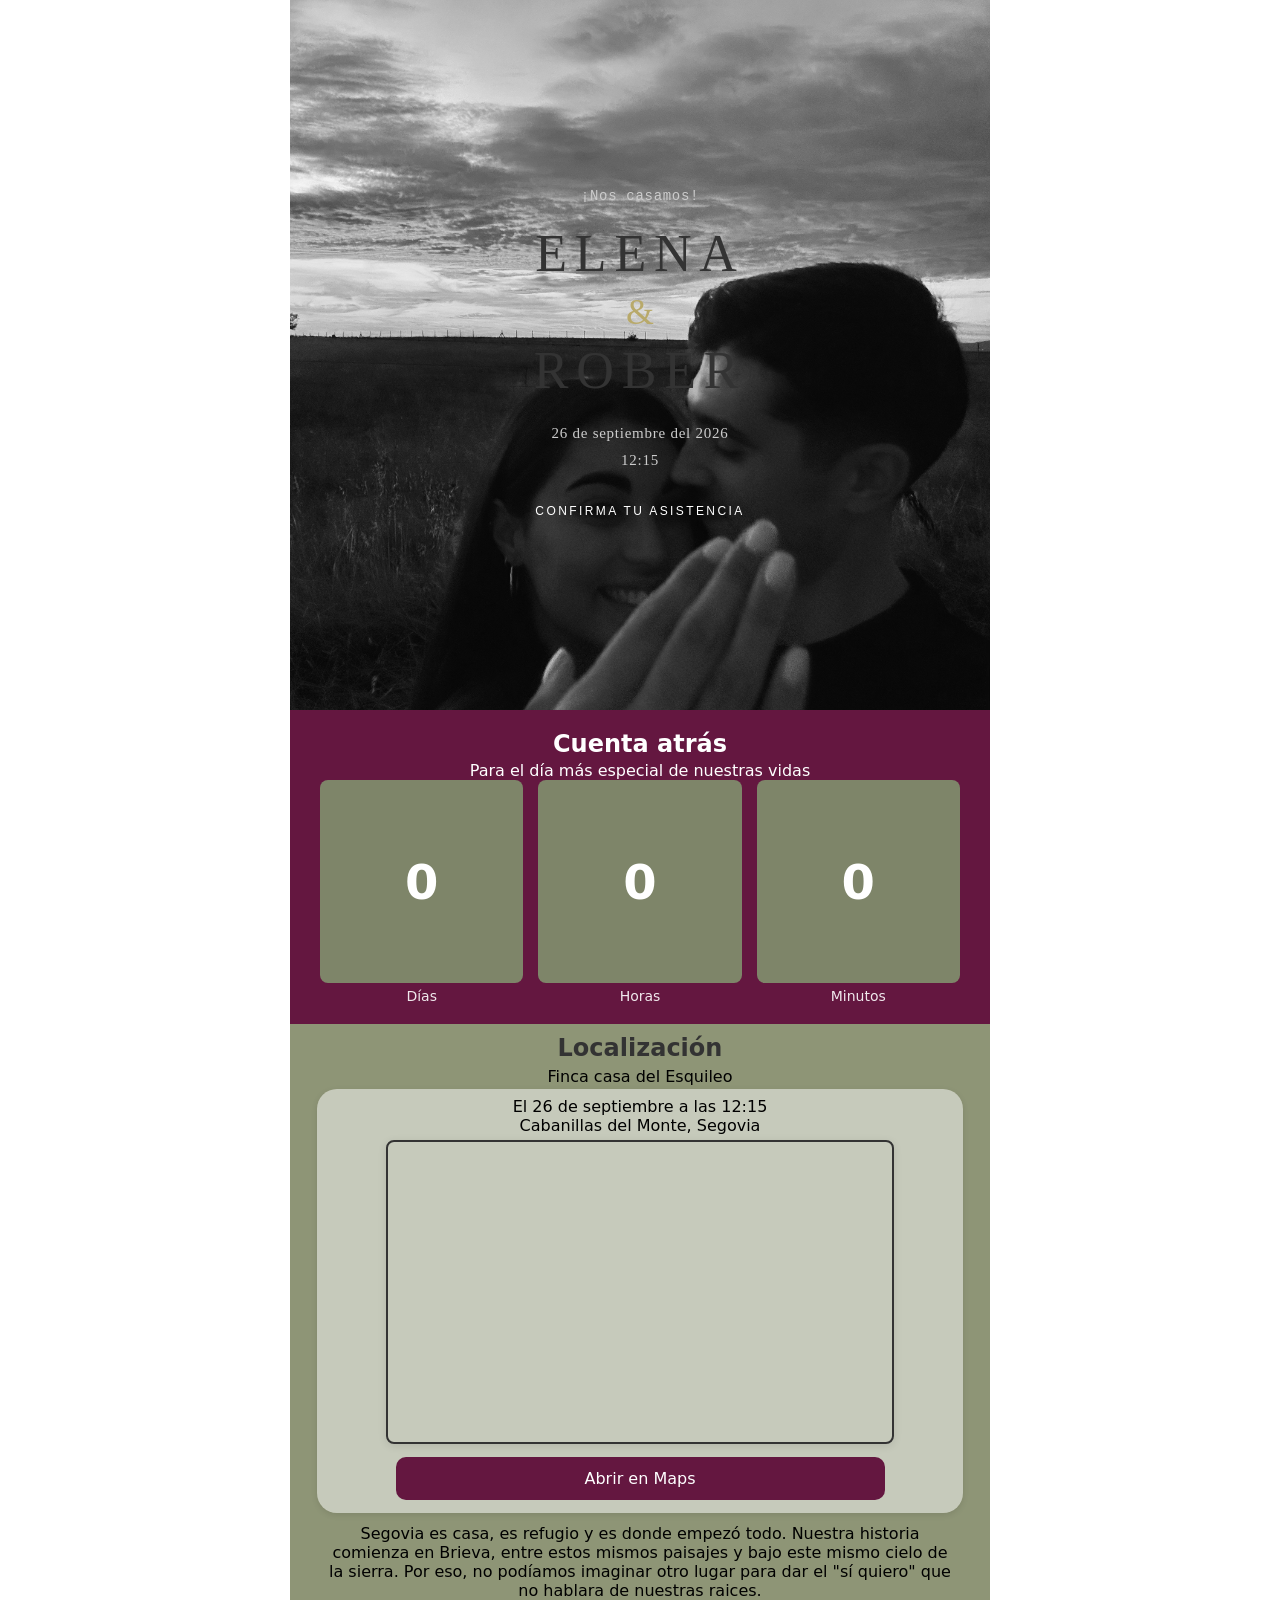
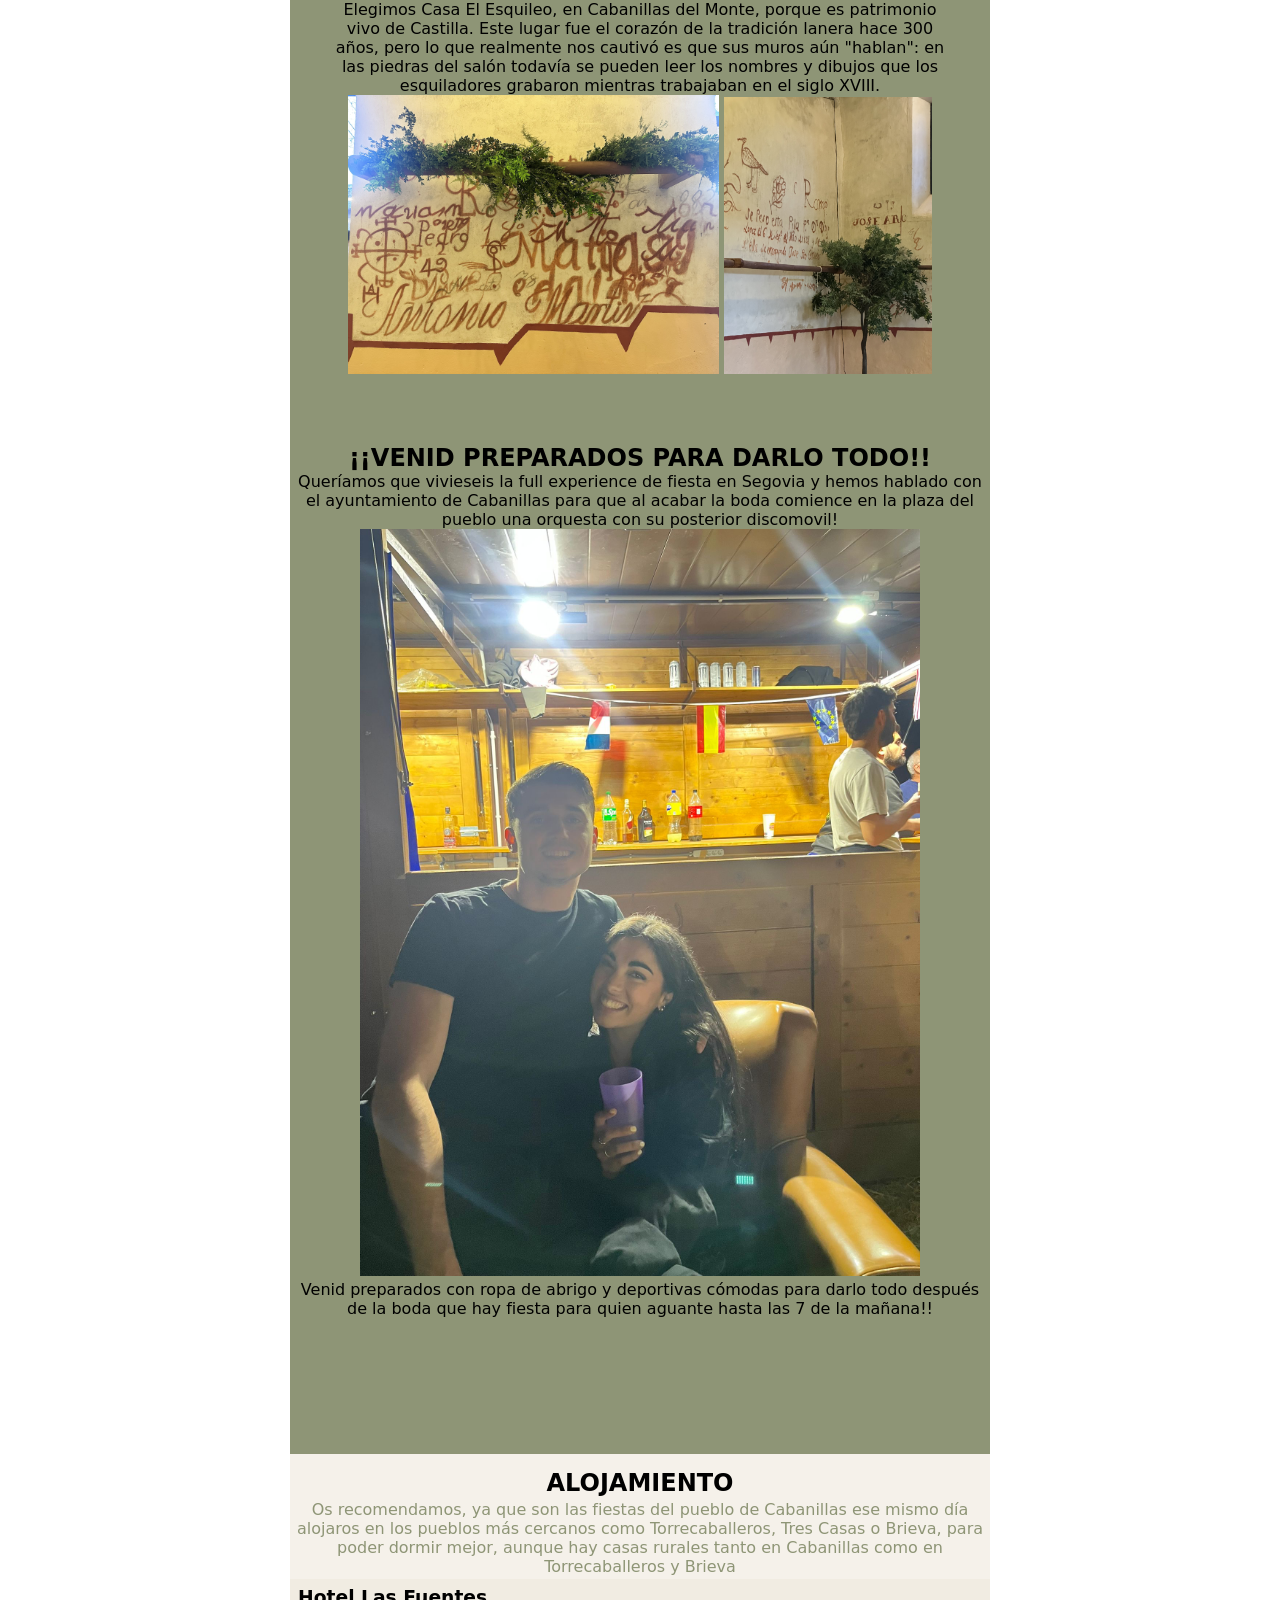
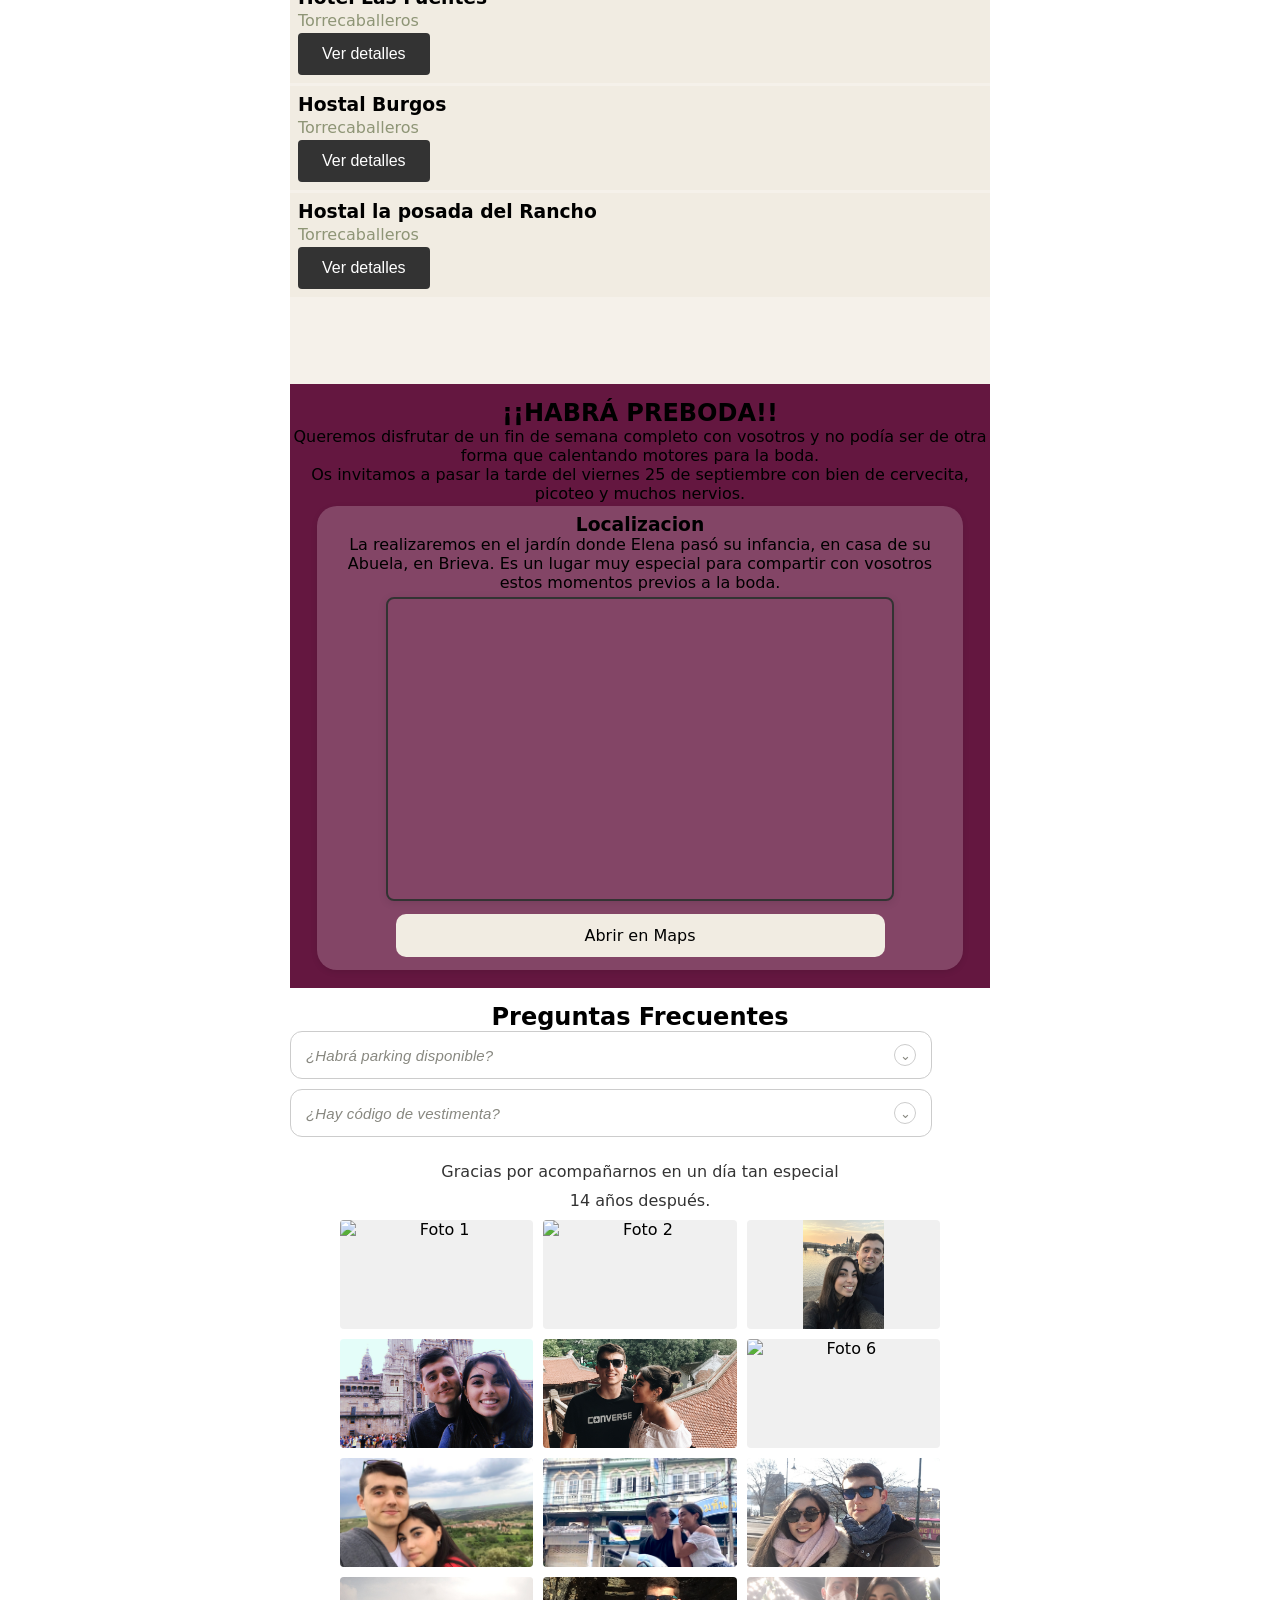
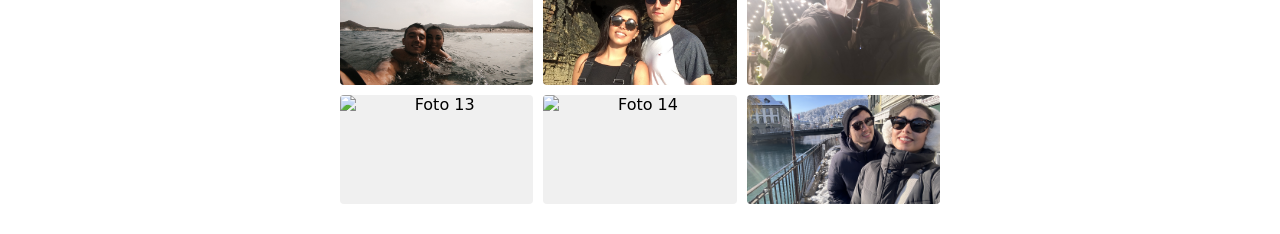
==== commit 9c422704: "Changes" ====
--- a/formulario.html
+++ b/formulario.html
@@ -3,7 +3,8 @@
 <head>
   <meta charset="utf-8" />
   <meta name="viewport" content="width=device-width, initial-scale=1" />
-  <title>Formulario - Boda Elena</title>
+  <title>Boda Elena & Rober</title>
+  <link rel="icon" href="Sellodecera_ sombra.png" type="image/png" />
   <link rel="stylesheet" href="styles-formulario.css" />
 </head>
 </head>
@@ -126,7 +127,7 @@
   <div class="mapa-container">
     <iframe src="https://maps.google.com/maps?q=41.036201,-4.051331&output=embed" allowfullscreen="" loading="lazy" referrerpolicy="no-referrer-when-downgrade"></iframe>
   </div>
-  <a href="https://maps.app.goo.gl/RvFkxidttC7qpRau5" target="_blank" class="boton-mapa">Abrir en Maps</a>
+  <a  class = "button_preboda" href="https://maps.app.goo.gl/RvFkxidttC7qpRau5" target="_blank" class="boton-mapa">Abrir en Maps</a>
 </div>
 </div>
 
--- a/styles-formulario.css
+++ b/styles-formulario.css
@@ -1,8 +1,23 @@
+html, body { 
+  margin: 0;
+  padding: 0;
+}
+
 body { 
   font-family: system-ui, Arial, sans-serif; 
-  padding: 24px;
+  padding: 0px;
   max-width: 700px;
   margin: 0 auto;
+}
+
+* {
+  margin: 0;
+  padding: 0;
+}
+
+h1, h2, h3, h4, h5, h6, p {
+  margin: 0;
+  padding: 0;
 }
 
 .formulario {
@@ -57,16 +72,18 @@
   align-items: center;
   justify-content: center;
   text-align: center;
-  padding: 60px 20px;
+  padding: 40px 20px;
   color: #fff;
   background-size: cover;
+  margin: 0;
+  margin-bottom: 0;
 }
 
 .wedding-hero .subtitle {
   font-family: 'Courier New', cursive;
   font-size: 14px;
   letter-spacing: 0.05em;
-  margin-bottom: 40px;
+  margin-bottom: 20px;
   color: #ccc;
 }
 
@@ -89,13 +106,13 @@
   font-family: Georgia, serif;
   font-size: 15px;
   color: #ccc;
-  margin-top: 40px;
+  margin-top: 20px;
   line-height: 1.8;
   letter-spacing: 0.05em;
 }
 
 .wedding-hero .cta {
-  margin-top: 80px;
+  margin-top: 30px;
   font-family: Arial, sans-serif;
   font-size: 12px;
   letter-spacing: 0.2em;
@@ -111,14 +128,14 @@
 .countdown {
   background-color: #641740;
   color: white;
-  padding: 30px;
-  margin-bottom: 0px;
+  padding: 20px 30px;
+  margin: 0;
+  margin-bottom: 0;
   text-align: center;
 }
 
 .countdown h2 {
-  margin-top: 0;
-  margin-bottom: 10px;
+  margin: 0 0 3px 0;
   font-size: 24px;
 }
 
@@ -126,10 +143,6 @@
   display: flex;
   justify-content: space-around;
   gap: 15px;
-}
-
-.localizacion {
-  text-align: center;
 }
 
 .countdown-unit {
@@ -194,22 +207,25 @@
 }
 
 .localizacion {
-  margin-top: 0px;
+  margin: 0;
+  padding: 10px 0 0 0;
   background-color: #8E9576;
+  text-align: center;
+  height: 1000px;
 }
 
 .localizacion h2 {
+  margin: 0 0 5px 0;
   color: #333;
-  margin-bottom: 15px;
 }
 
 .localizacion-inner {
-  background-color: #ffffff;
-  padding: -15px;
+  background-color: rgba(255, 255, 255, 0.5);
+  padding: 8px;
   border-radius: 20px;
   box-shadow: 0 2px 6px rgba(0,0,0,0.1);
   width: 90%;
-  margin: 0 auto;
+  margin: 3px auto;
 }
 
 .mapa-container {
@@ -219,7 +235,7 @@
   border: 2px solid #333;
   overflow: hidden;
   box-shadow: 0 2px 8px rgba(0, 0, 0, 0.1);
-  margin: auto;
+  margin: 5px auto;
 }
 
 .mapa-container iframe {
@@ -230,7 +246,7 @@
 
 .boton-mapa {
   display: inline-block;
-  margin-top: 15px;
+  margin-top: 8px;
   padding: 12px 24px;
   background-color: #333;
   color: white;
@@ -244,7 +260,7 @@
 
 .localization-button {
   display: inline-block;
-  margin-top: 15px;
+  margin-top: 8px;
   padding: 12px 24px;
   background-color: #641740;
   color: white;
@@ -255,8 +271,7 @@
   font-weight: 500;
   transition: background-color 0.3s ease;
   width: 70%;
-  margin-top: 20px;
-  margin-bottom: 20px;
+  margin-bottom: 5px;
 }
 
 .localization-button:hover {
@@ -274,7 +289,7 @@
   overflow: hidden;
   max-width: 640px;
   font-family: Georgia, serif;
-  margin-bottom: 20px;
+  margin: 0 0 10px 0;
 }
 
 .faq-trigger {
@@ -282,7 +297,7 @@
   display: flex;
   align-items: center;
   justify-content: space-between;
-  padding: 20px 24px;
+  padding: 12px 15px;
   background: none;
   border: none;
   cursor: pointer;
@@ -333,21 +348,22 @@
 
 .faq-answer-inner {
   border-top: 0.5px solid #e0e0e0;
-  padding-top: 16px;
+  padding-top: 8px;
   font-size: 14px;
   color: #888880;
   line-height: 1.7;
 }
 
 .colage {
+  margin: 0;
   text-align: center;
-  padding: 40px 20px;
+  padding: 15px 20px;
 }
 
 .colage p {
   font-size: 16px;
   color: #333;
-  margin-bottom: 20px;
+  margin-bottom: 10px;
 }
 
 .colage-grid {
@@ -356,53 +372,106 @@
   gap: 10px;
   max-width: 600px;
   margin: 0 auto;
+  padding: 0 10px;
 }
 
 .colage-grid img {
   width: 100%;
-  height: auto;
+  aspect-ratio: 16/9;
   object-fit: cover;
+  background-color: #f0f0f0;
   border-radius: 4px;
-}
+  transition: transform 0.3s ease;
+  cursor: pointer;
+}
+
+.colage-grid img:hover {
+  transform: scale(1.05);
+}
+
+.colage-grid img:nth-child(3) {
+  object-fit: scale-down;
+
+  
+}
+.colage-grid img:nth-child(13) {
+  
+  object-position: top;
+  
+}
+.colage-grid img:nth-child(14) {
+  
+  object-position: top;
+  
+}
+
 .texto-esquileo{
     width: 90%;
-   
-    margin: auto;
-     margin-top: 50px;
-    height: 600px;
+    margin: 0 auto;
+    padding: 8px 0;
+    height: auto;
 }
 .preparacion{
-    background-color: #8E9576;
-    text-align: center;
+  margin: 0;
+  padding: 10px 0;
+  background-color: #8E9576;
+  text-align: center;
+  height: 1000px;
 }
 .alojamientos{
+    margin: 0;
+    padding: 15px 0;
     background-color: #F5F1EA;
     text-align: center;
-    height: 650px;
+    height: 500px;
 }
 .alojamientos p{
     color: #8E9576;
+    margin: 3px 0;
 }
 .alojamientos-inner{
+    margin: 3px 0;
+    padding: 8px;
     text-align: left;
-background-color: #F1ECE2;
+    background-color: #F1ECE2;
 }
 .preboda{
+    margin: 0;
+    padding: 15px 0;
     background-color: rgba(100, 23, 64, 1);
     text-align: center;
-    height: 700px;
-}
+    height: auto;
+}
+
 .localizacion-inner-2{
+    margin: 0;
+    padding: 8px;
     text-align: center;
-background-color: rgba(255, 255, 255, 0.2);
-  padding: -15px;
-  border-radius: 20px;
-  box-shadow: 0 2px 6px rgba(0,0,0,0.1);
-  width: 90%;
-  margin: 0 auto;
+    background-color: rgba(255, 255, 255, 0.2);
+    border-radius: 20px;
+    box-shadow: 0 2px 6px rgba(0,0,0,0.1);
+    width: 90%;
+    margin: 3px auto;
 }
 
 .preguntas{
+    margin: 0;
+    padding: 15px 0;
     text-align: center;
 }
-
+.button_preboda{
+      display: inline-block;
+    margin-top: 8px;
+    padding: 12px 24px;
+    background-color: #F1ECE2;
+    color: black;
+    text-decoration: none;
+    border-radius: 10px;
+    cursor: pointer;
+    font-size: 16px;
+    font-weight: 500;
+    transition: background-color 0.3s ease;
+    width: 70%;
+    margin-bottom: 5px;
+}
+
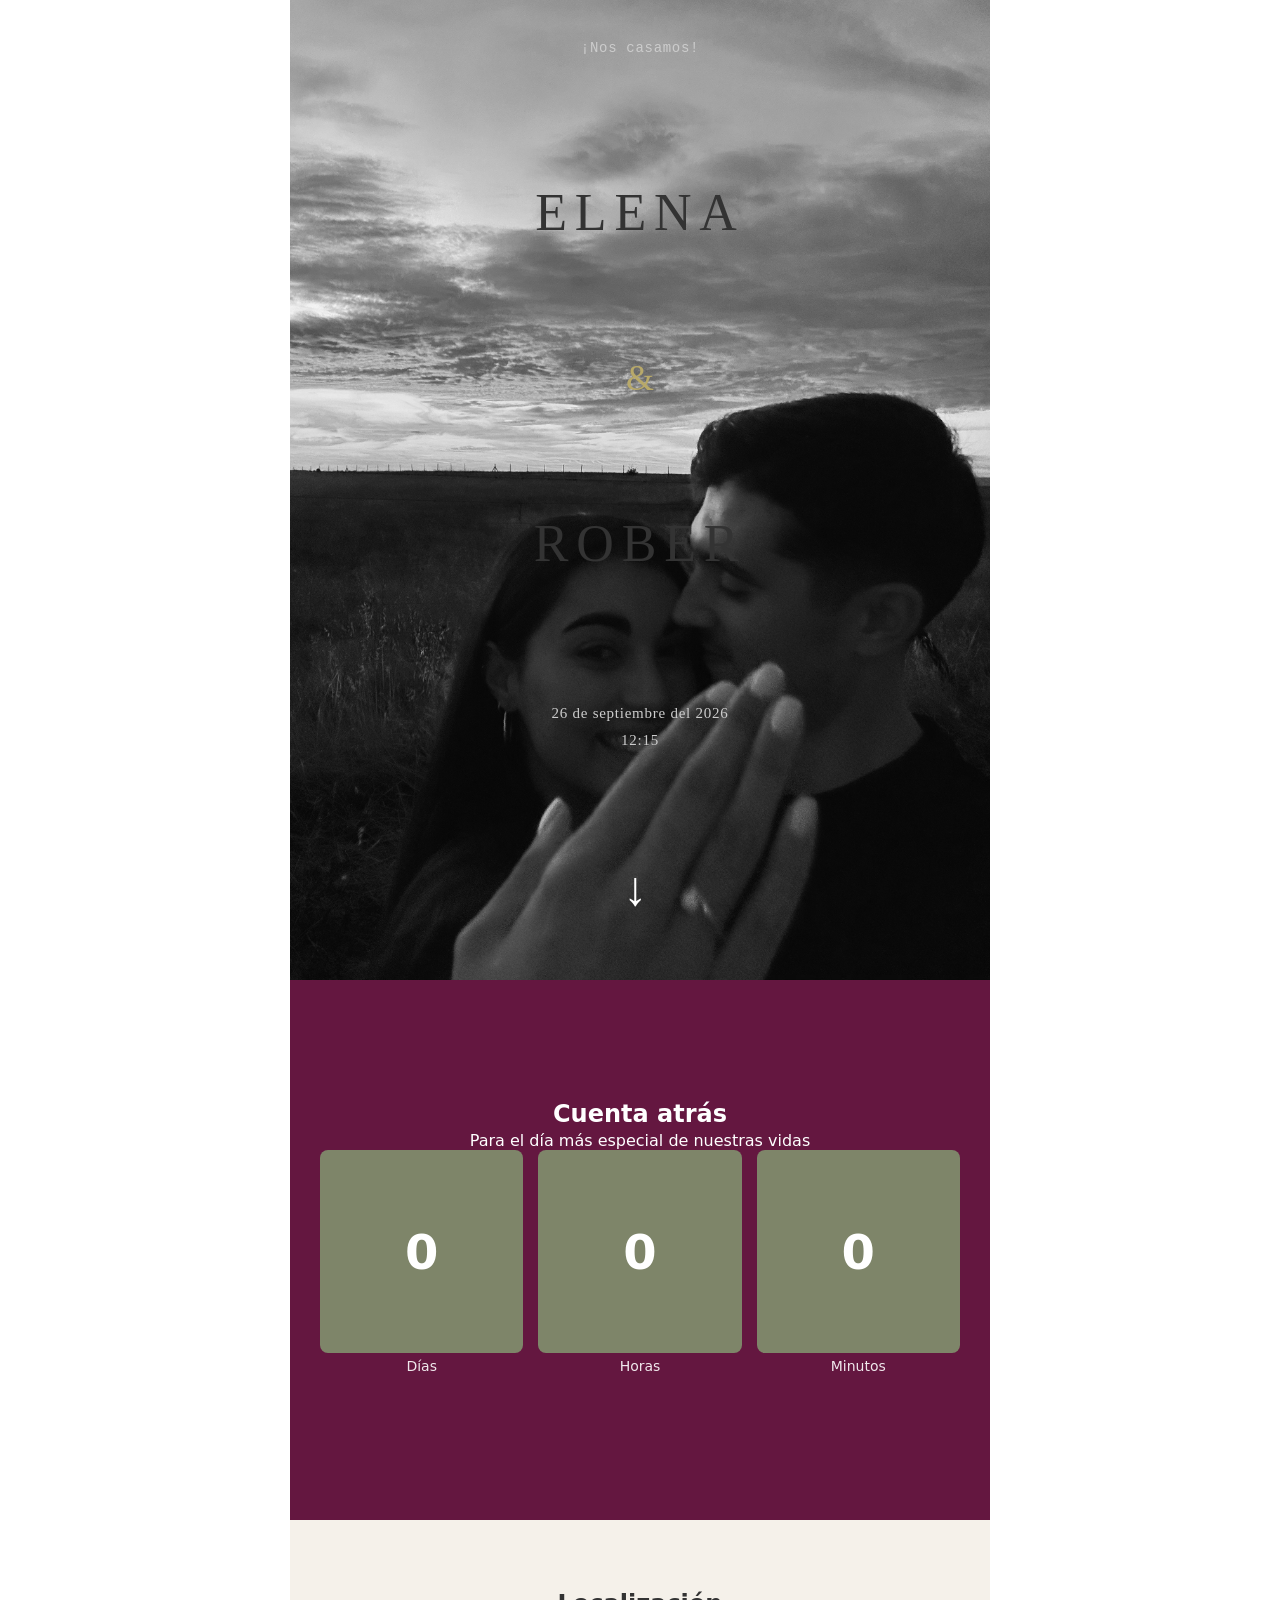
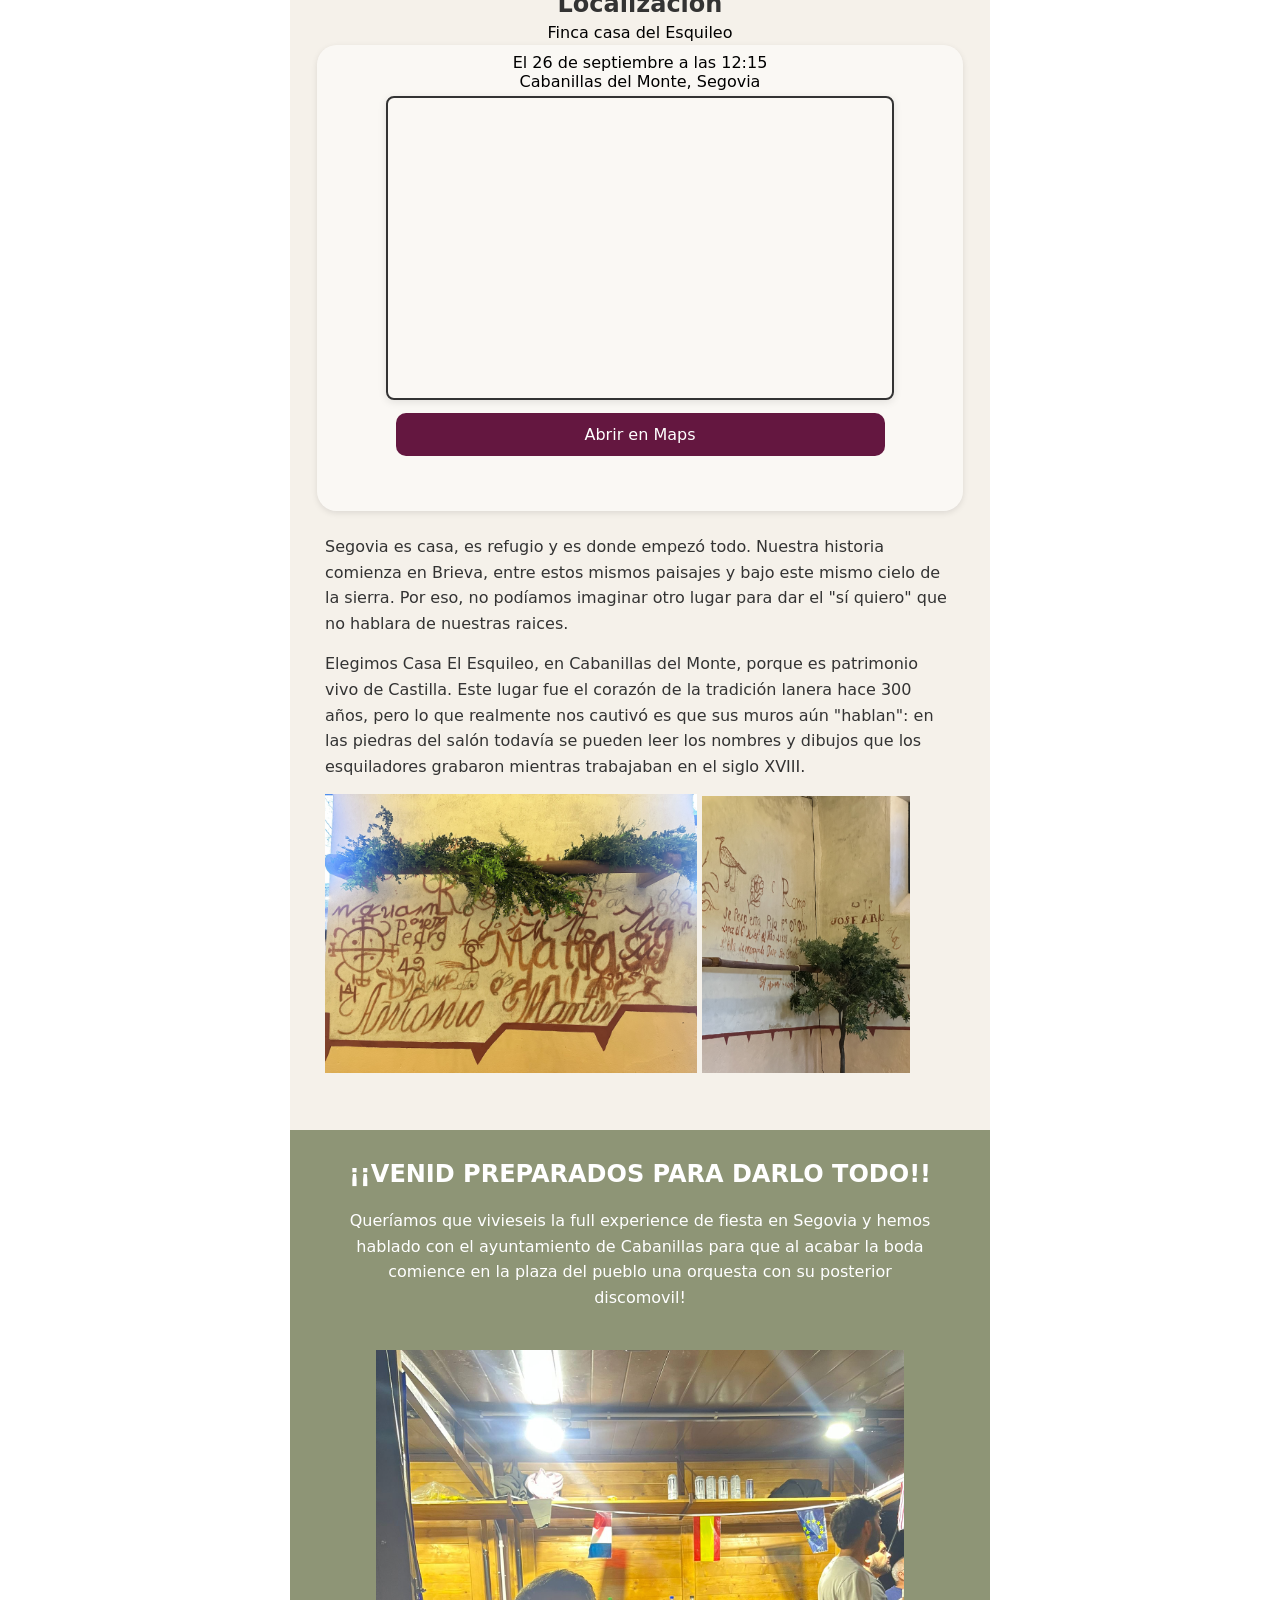
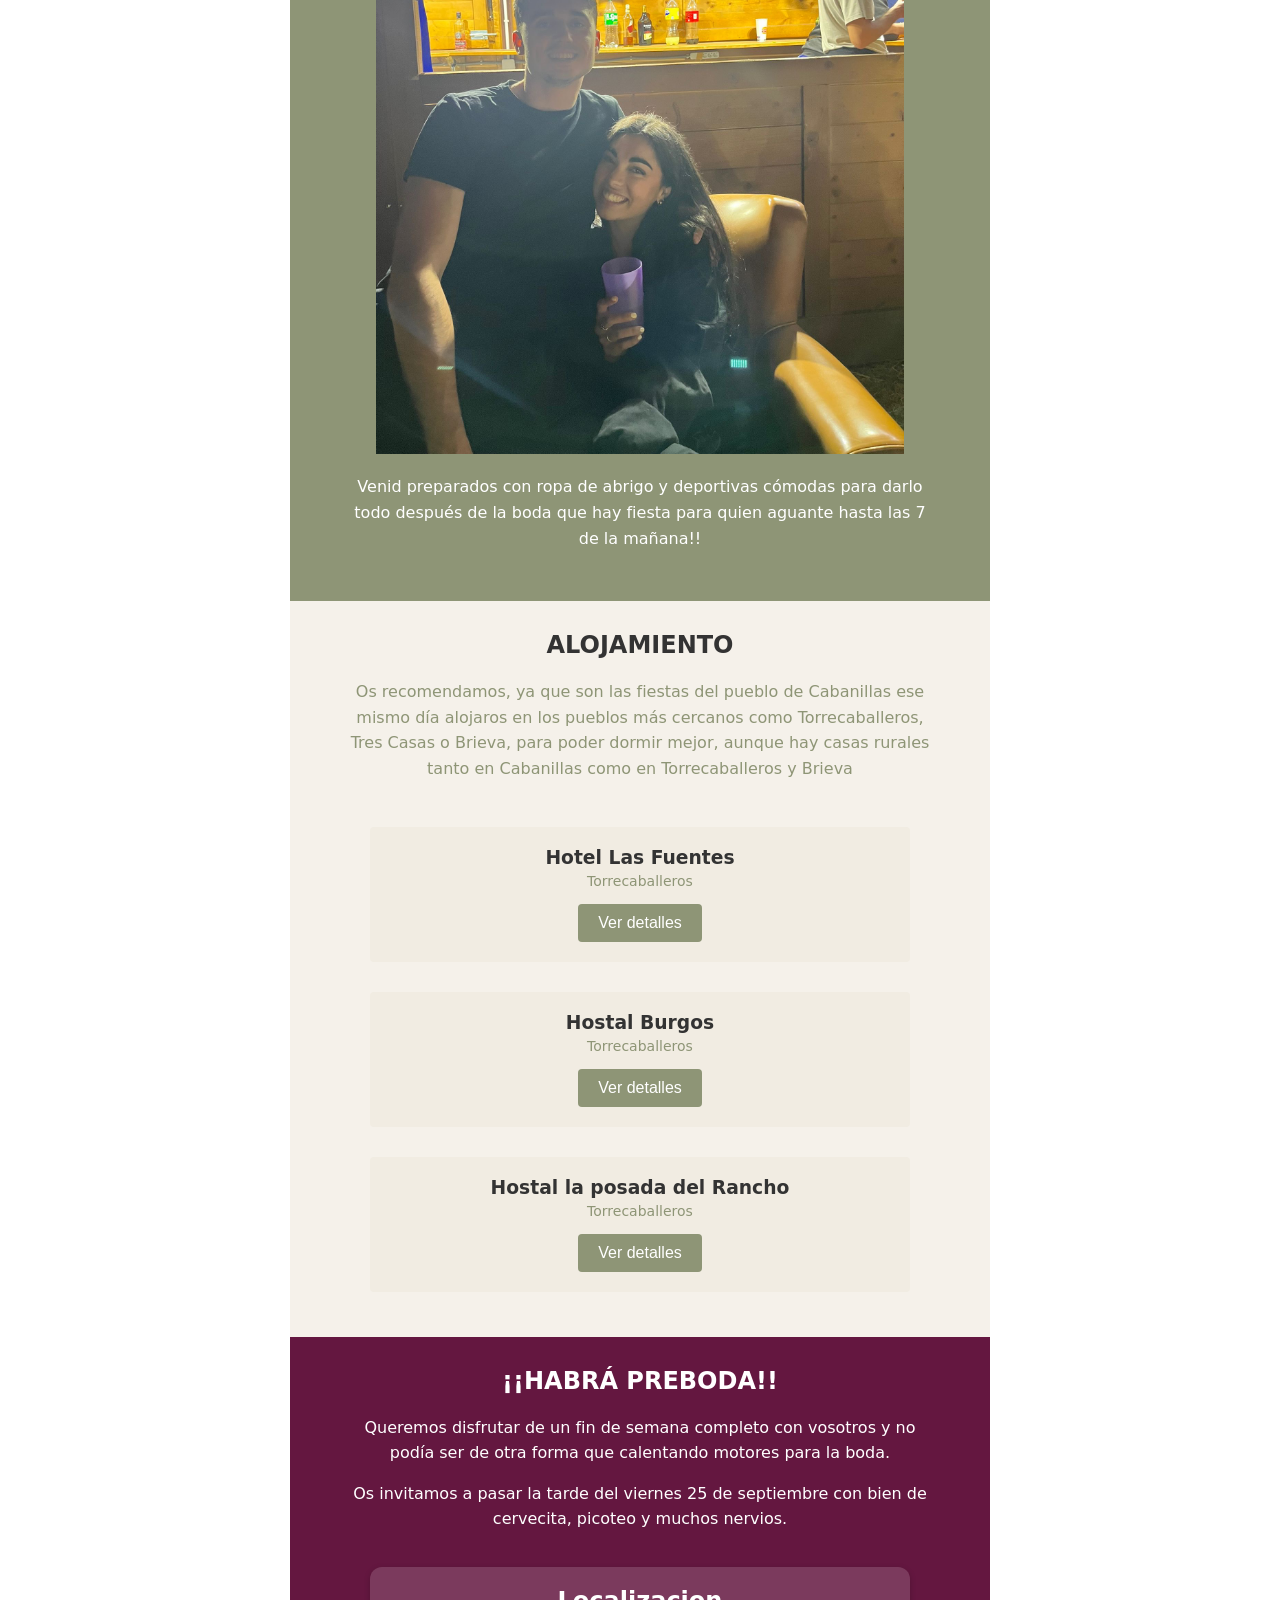
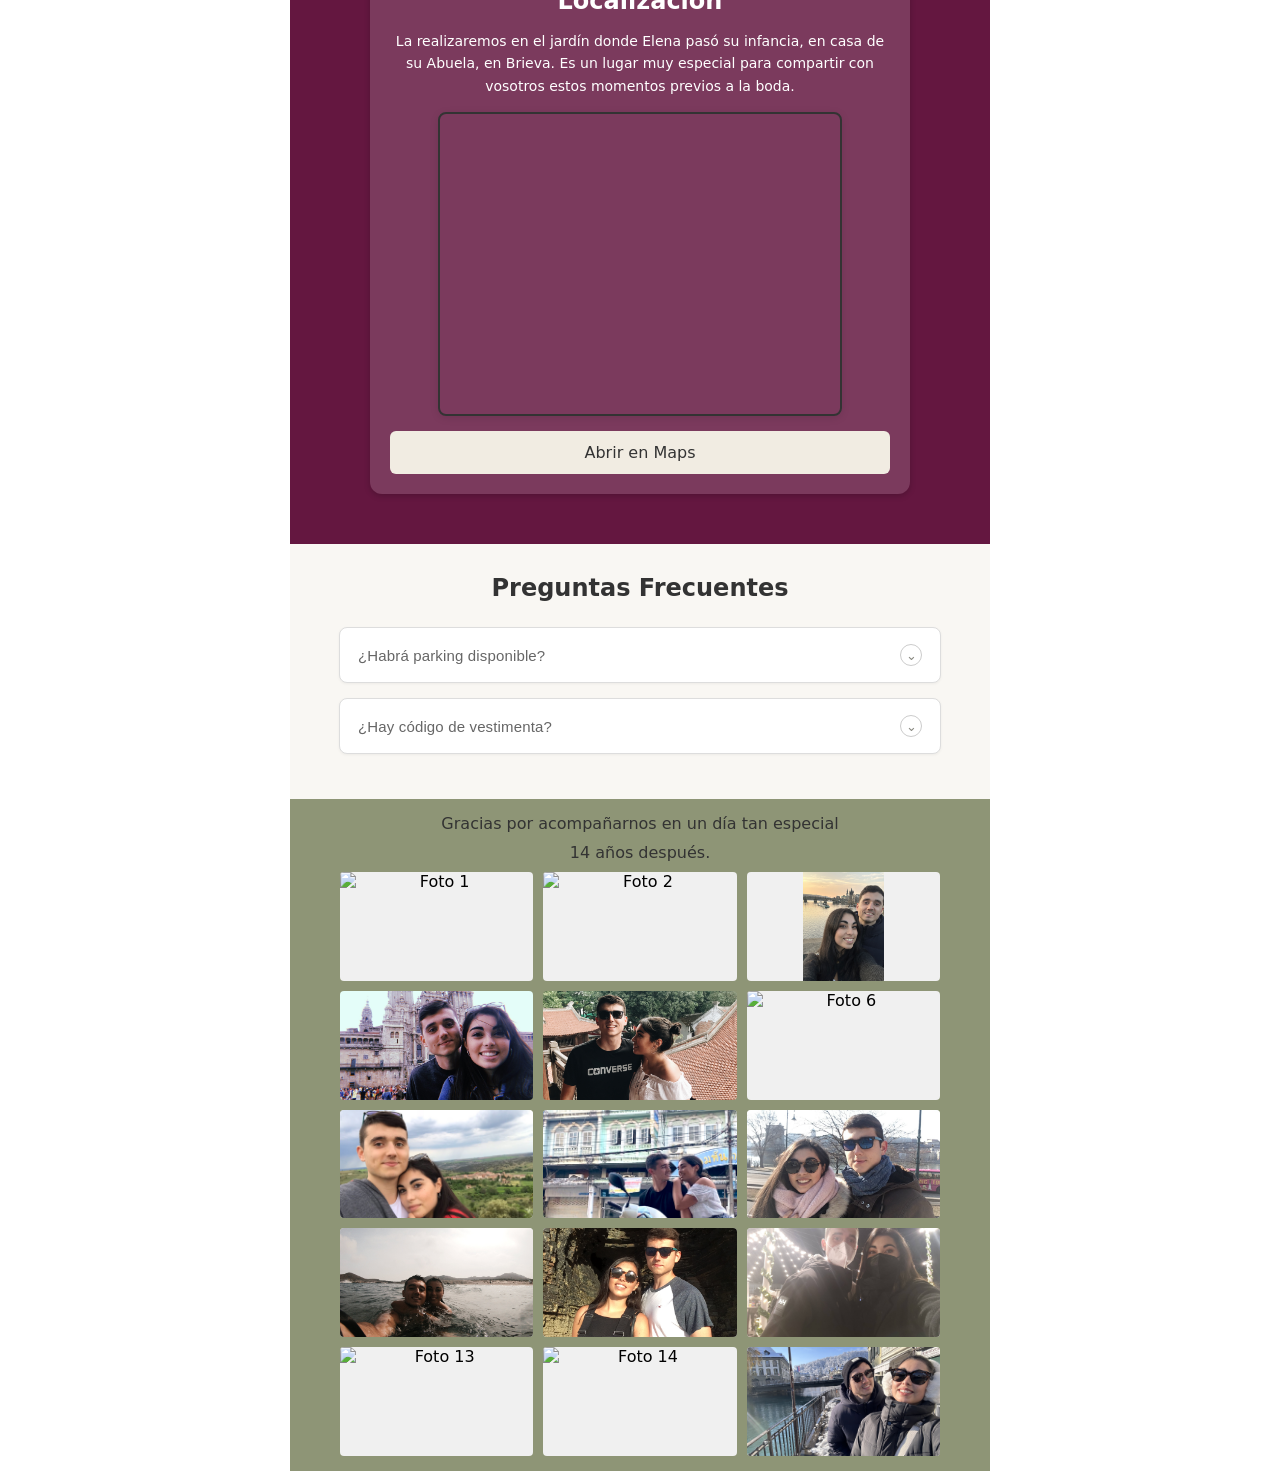
==== commit 703842c7: "almost end styles and letters" ====
--- a/formulario.html
+++ b/formulario.html
@@ -22,11 +22,11 @@
       12:15
     </p>
 
-    <p class="cta">Confirma tu asistencia</p>
+    <p class="cta">↓</p>
   </div>
 
   <div class="countdown">
-    <h2>Cuenta atrás</h2>
+    <h2 style="margin-top: 100px;">Cuenta atrás</h2>
     <p>Para el día más especial de nuestras vidas</p>
     <div class="countdown-units">
       <div class="countdown-unit">
@@ -61,7 +61,7 @@
   </div>
 
   <div class = "localizacion">
- <h2>Localización</h2>
+ <h2 style="margin-top: 60px;">Localización</h2>
  <p>Finca casa del Esquileo</p>
  <div class = "localizacion-inner">
   <p>
@@ -161,7 +161,12 @@
       </div>
     </div>
 
-    <div class = "colage">
+    
+   
+
+  </div>
+</div>
+<div class = "colage">
       <p>Gracias por acompañarnos en un día tan especial</p>
       <p>14 años después.</p>
       <div class="colage-grid">
@@ -182,10 +187,6 @@
         <img src="colage/15.jpg" alt="Foto 15" />
       </div>
     </div>
-   
-
-  </div>
-</div>
 
 <script>
 // Countdown timer with flip animation
--- a/styles-formulario.css
+++ b/styles-formulario.css
@@ -66,11 +66,11 @@
   background-image: url(IMG_6352.jpg);
   background-position: center;
   background-repeat: no-repeat;
-  min-height: 70vh;
+  min-height: 100vh;
   display: flex;
   flex-direction: column;
   align-items: center;
-  justify-content: center;
+  justify-content: space-between;
   text-align: center;
   padding: 40px 20px;
   color: #fff;
@@ -112,13 +112,25 @@
 }
 
 .wedding-hero .cta {
-  margin-top: 30px;
+
+  margin-bottom: 20px;
   font-family: Arial, sans-serif;
-  font-size: 12px;
+  font-size: 48px;
   letter-spacing: 0.2em;
   text-transform: uppercase;
   color: #fff;
   padding-bottom: 4px;
+  animation: bounce 2s infinite;
+  order: 999;
+}
+
+@keyframes bounce {
+  0%, 100% {
+    transform: translateY(0);
+  }
+  50% {
+    transform: translateY(10px);
+  }
 }
 
 button:hover {
@@ -126,12 +138,13 @@
 }
 
 .countdown {
-  background-color: #641740;
+  background-color:rgba(100, 23, 64, 1) ;
   color: white;
   padding: 20px 30px;
   margin: 0;
   margin-bottom: 0;
   text-align: center;
+  height: 500px;
 }
 
 .countdown h2 {
@@ -209,9 +222,9 @@
 .localizacion {
   margin: 0;
   padding: 10px 0 0 0;
-  background-color: #8E9576;
+  background-color: rgba(245, 241, 234, 1);
   text-align: center;
-  height: 1000px;
+  height: 1200px;
 }
 
 .localizacion h2 {
@@ -226,6 +239,7 @@
   box-shadow: 0 2px 6px rgba(0,0,0,0.1);
   width: 90%;
   margin: 3px auto;
+  height: 450px;
 }
 
 .mapa-container {
@@ -284,12 +298,14 @@
 
 .faq-item {
   background: #ffffff;
-  border: 0.5px solid #ccc;
-  border-radius: 12px;
+  border: 0.5px solid #ddd;
+  border-radius: 8px;
   overflow: hidden;
-  max-width: 640px;
+  max-width: 600px;
   font-family: Georgia, serif;
-  margin: 0 0 10px 0;
+  margin: 0 0 15px 0;
+  width: 100%;
+  box-shadow: 0 1px 3px rgba(0,0,0,0.05);
 }
 
 .faq-trigger {
@@ -297,12 +313,13 @@
   display: flex;
   align-items: center;
   justify-content: space-between;
-  padding: 12px 15px;
+  padding: 16px 18px;
   background: none;
   border: none;
   cursor: pointer;
   text-align: left;
   gap: 16px;
+  transition: background-color 0.2s ease;
 }
 
 .faq-trigger:hover {
@@ -311,9 +328,9 @@
 
 .faq-question {
   font-size: 15px;
-  color: #888880;
-  font-style: italic;
+  color: #666;  font-style: normal;
   letter-spacing: 0.01em;
+  font-weight: 500;
 }
 
 .faq-icon {
@@ -358,6 +375,7 @@
   margin: 0;
   text-align: center;
   padding: 15px 20px;
+  background-color: rgba(142, 149, 118, 1);
 }
 
 .colage p {
@@ -408,70 +426,188 @@
 .texto-esquileo{
     width: 90%;
     margin: 0 auto;
-    padding: 8px 0;
+    padding: 20px;
     height: auto;
+    
+    text-align: left;
+}
+
+.texto-esquileo p {
+    margin: 0 0 15px 0;
+    padding: 0;
+    color: #333;
+    line-height: 1.6;
 }
 .preparacion{
   margin: 0;
-  padding: 10px 0;
+  padding: 30px 20px;
   background-color: #8E9576;
   text-align: center;
-  height: 1000px;
+  display: flex;
+  flex-direction: column;
+  align-items: center;
+  height: auto;
+}
+
+.preparacion h2 {
+  margin: 0 0 20px 0;
+  color: #fff;
+}
+
+.preparacion p {
+  margin: 0 0 20px 0;
+  color: #fff;
+  max-width: 90%;
+  line-height: 1.6;
+}
+
+.preparacion img {
+  margin: 20px 0;
+  max-width: 90%;
+  height: auto;
 }
 .alojamientos{
     margin: 0;
-    padding: 15px 0;
+    padding: 30px 20px;
     background-color: #F5F1EA;
     text-align: center;
-    height: 500px;
-}
+    display: flex;
+    flex-direction: column;
+    align-items: center;
+    height: auto;
+}
+
+.alojamientos h2 {
+    margin: 0 0 20px 0;
+    color: #333;
+}
+
+.alojamientos > p:first-of-type {
+    margin: 0 0 30px 0;
+    color: #8E9576;
+    max-width: 90%;
+    line-height: 1.6;
+}
+
 .alojamientos p{
     color: #8E9576;
-    margin: 3px 0;
-}
+    margin: 5px 0;
+}
+
 .alojamientos-inner{
-    margin: 3px 0;
-    padding: 8px;
-    text-align: left;
+    margin: 15px 0;
+    padding: 20px;
+    text-align: center;
     background-color: #F1ECE2;
+    border-radius: 4px;
+    width: 85%;
+    max-width: 500px;
+}
+
+.alojamientos-inner h3 {
+    margin: 0 0 5px 0;
+    color: #333;
+}
+
+.alojamientos-inner p {
+    margin: 0 0 15px 0;
+    color: #8E9576;
+    font-size: 14px;
+}
+
+.alojamientos-inner button {
+    background-color: #8E9576;
+    color: #fff;
+    border: none;
+    padding: 10px 20px;
+    border-radius: 4px;
+    cursor: pointer;
 }
 .preboda{
     margin: 0;
-    padding: 15px 0;
+    padding: 30px 20px;
     background-color: rgba(100, 23, 64, 1);
     text-align: center;
+    display: flex;
+    flex-direction: column;
+    align-items: center;
     height: auto;
 }
 
+.preboda h2 {
+    margin: 0 0 20px 0;
+    color: #fff;
+}
+
+.preboda > p {
+    margin: 0 0 15px 0;
+    color: #fff;
+    max-width: 90%;
+    line-height: 1.6;
+}
+
 .localizacion-inner-2{
-    margin: 0;
-    padding: 8px;
+    margin: 20px 0;
+    padding: 20px;
     text-align: center;
-    background-color: rgba(255, 255, 255, 0.2);
-    border-radius: 20px;
-    box-shadow: 0 2px 6px rgba(0,0,0,0.1);
-    width: 90%;
-    margin: 3px auto;
+    background-color: rgba(255, 255, 255, 0.15);
+    border-radius: 12px;
+    box-shadow: 0 2px 6px rgba(0,0,0,0.2);
+    width: 85%;
+    max-width: 500px;
+}
+
+.localizacion-inner-2 h3 {
+    margin: 0 0 15px 0;
+    color: #fff;
+    font-size: 24px;
+}
+
+.localizacion-inner-2 p {
+    margin: 0 0 15px 0;
+    color: #fff;
+    line-height: 1.6;
+    font-size: 14px;
 }
 
 .preguntas{
     margin: 0;
-    padding: 15px 0;
+    padding: 30px 20px;
     text-align: center;
+    display: flex;
+    flex-direction: column;
+    align-items: center;
+    height: auto;
+    background-color: #f9f7f3;
+}
+
+.preguntas h2 {
+    margin: 0 0 25px 0;
+    color: #333;
 }
 .button_preboda{
-      display: inline-block;
-    margin-top: 8px;
-    padding: 12px 24px;
+    display: block;
+    margin: 15px auto 0;
+    padding: 12px 30px;
     background-color: #F1ECE2;
-    color: black;
+    color: #333;
     text-decoration: none;
-    border-radius: 10px;
+    border-radius: 6px;
     cursor: pointer;
     font-size: 16px;
     font-weight: 500;
     transition: background-color 0.3s ease;
-    width: 70%;
-    margin-bottom: 5px;
-}
-
+    
+    border: none;
+}
+
+.button_preboda:hover {
+    background-color: #e6ddd2;
+}
+
+.localizacion-inner-2 .mapa-container {
+    
+    border-radius: 8px;
+    overflow: hidden;
+}
+
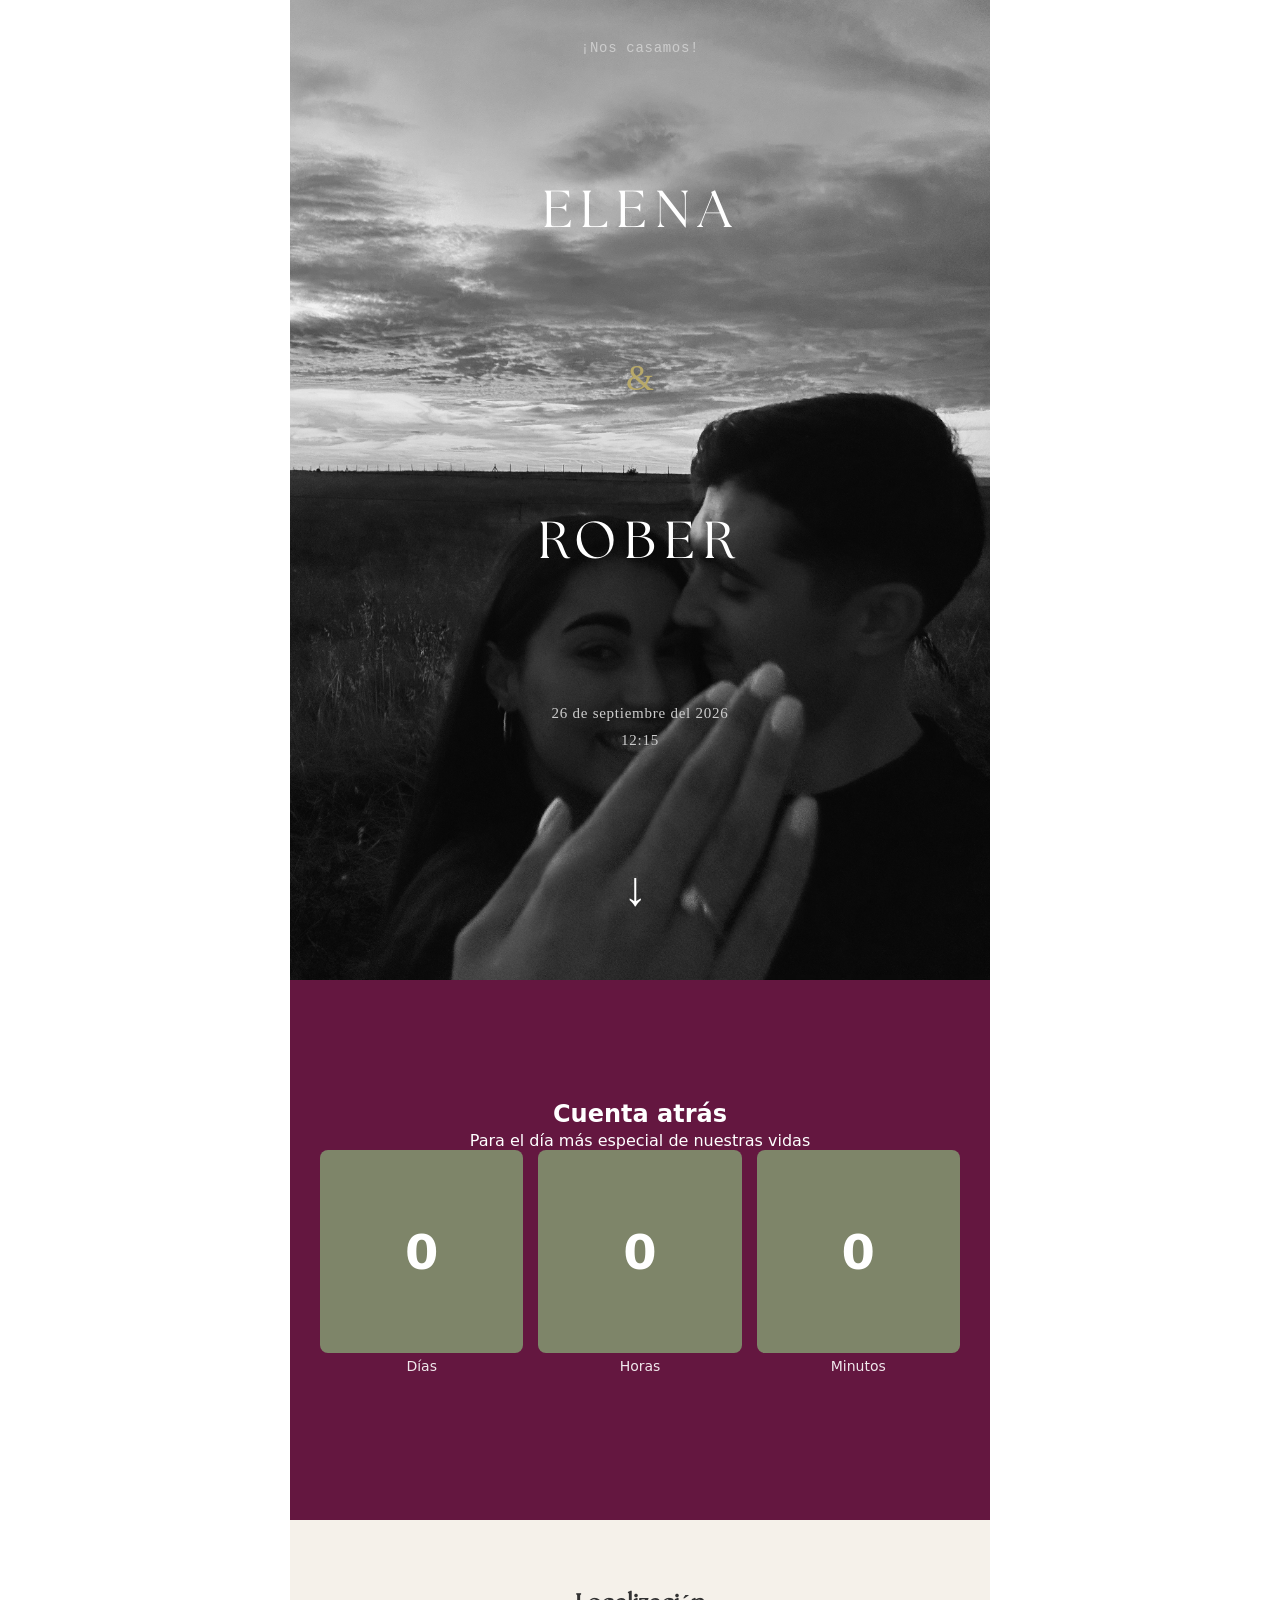
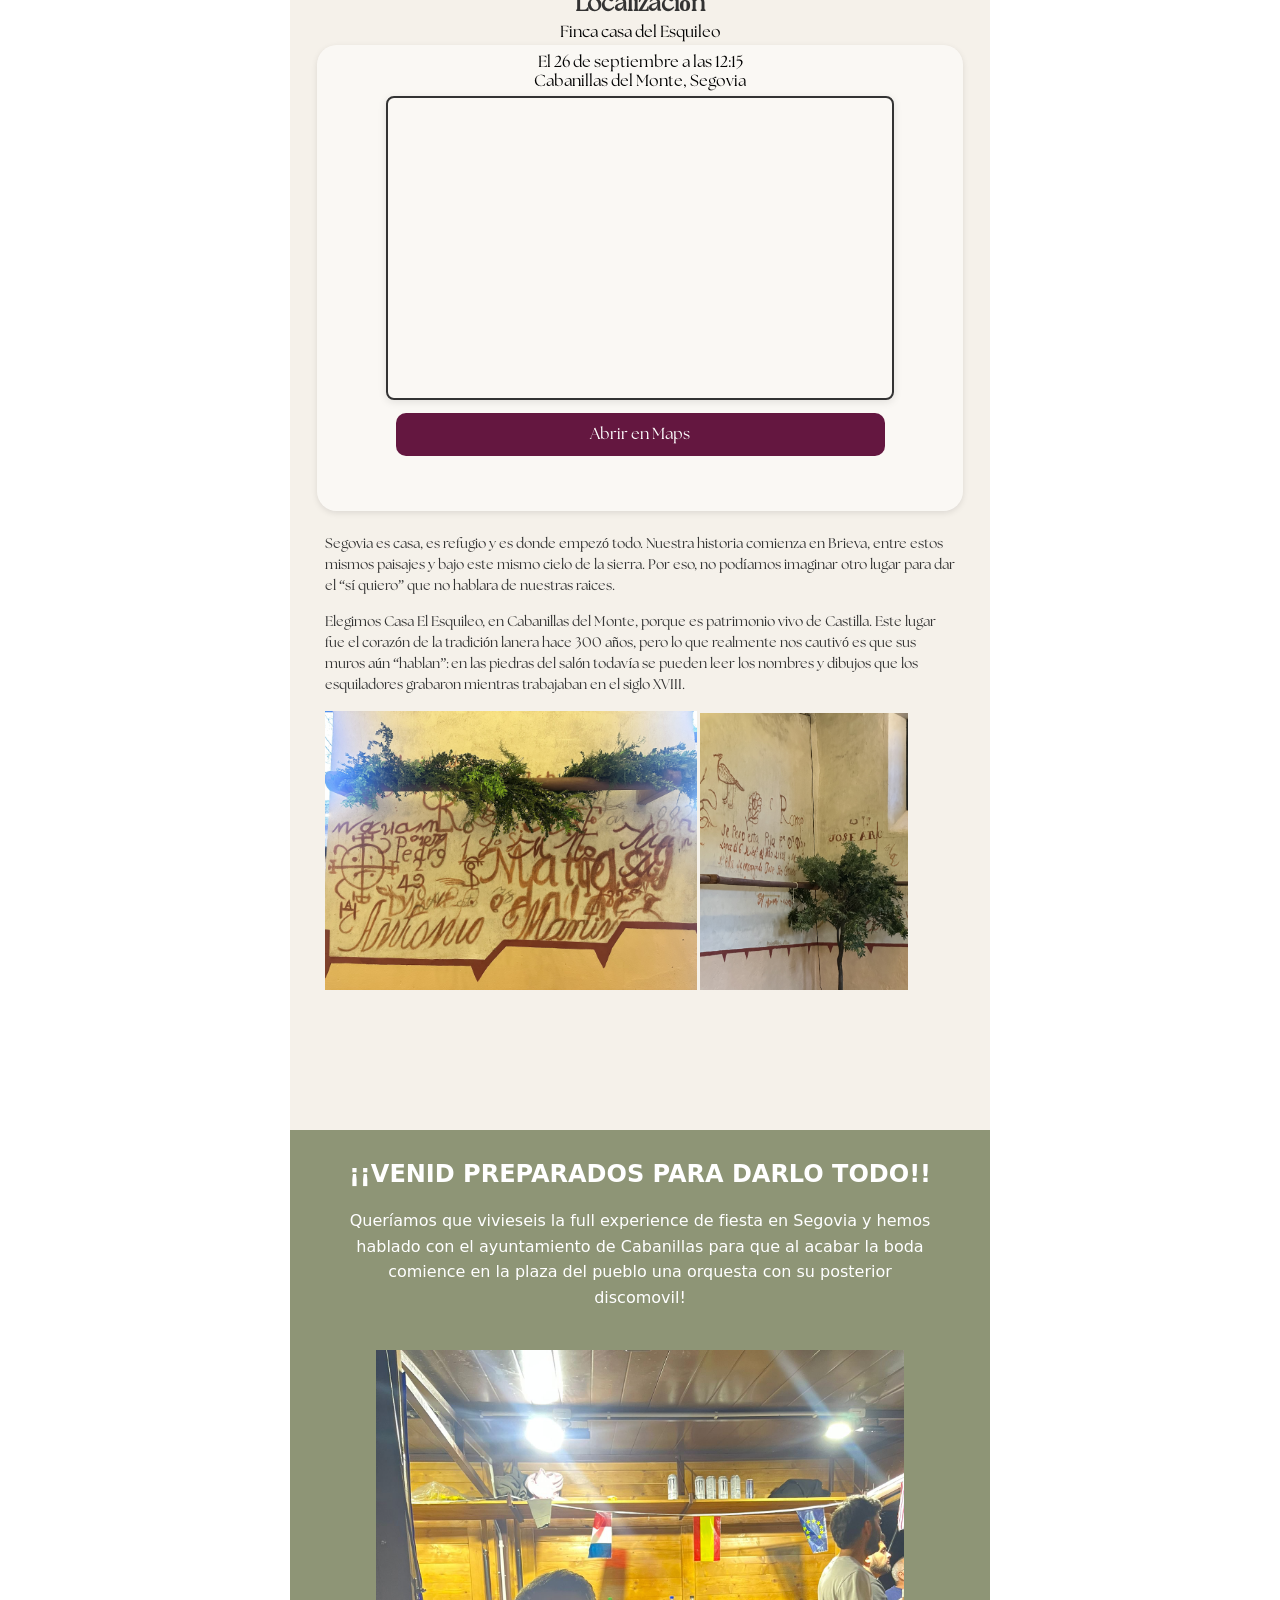
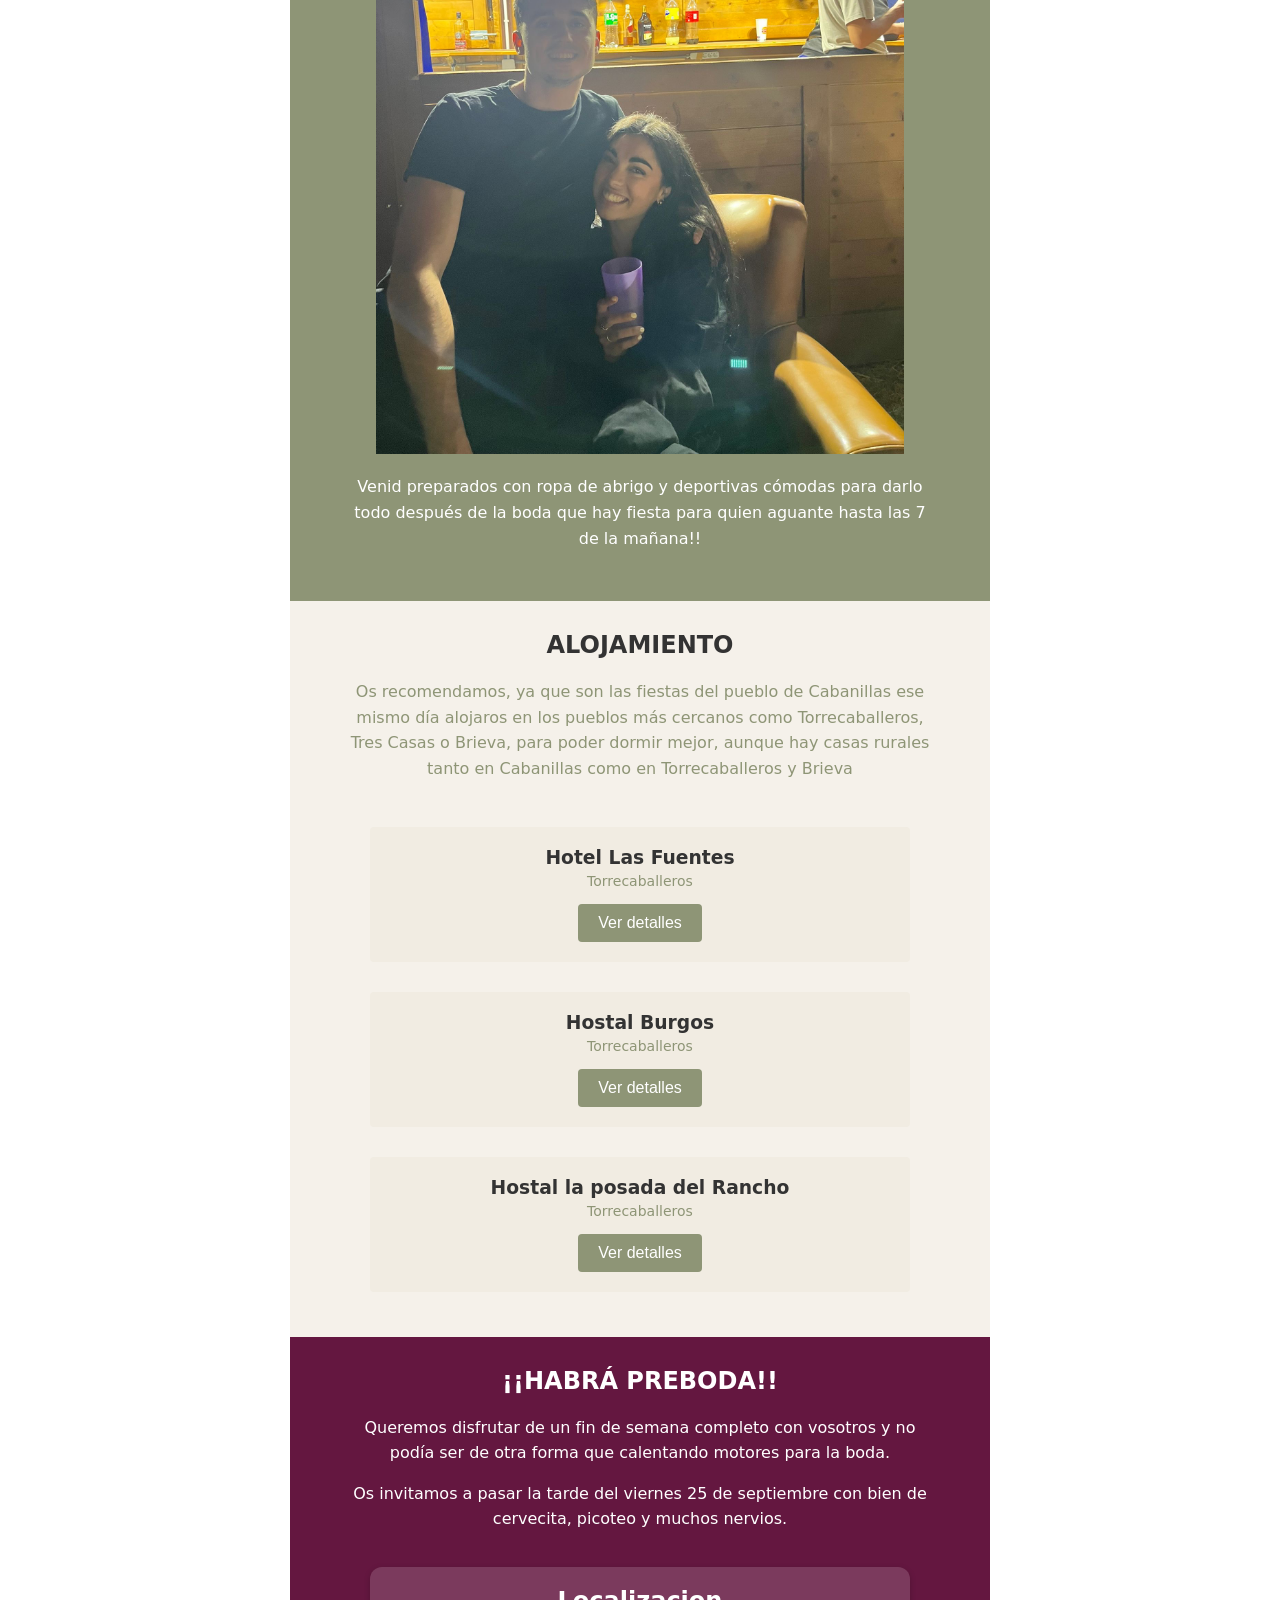
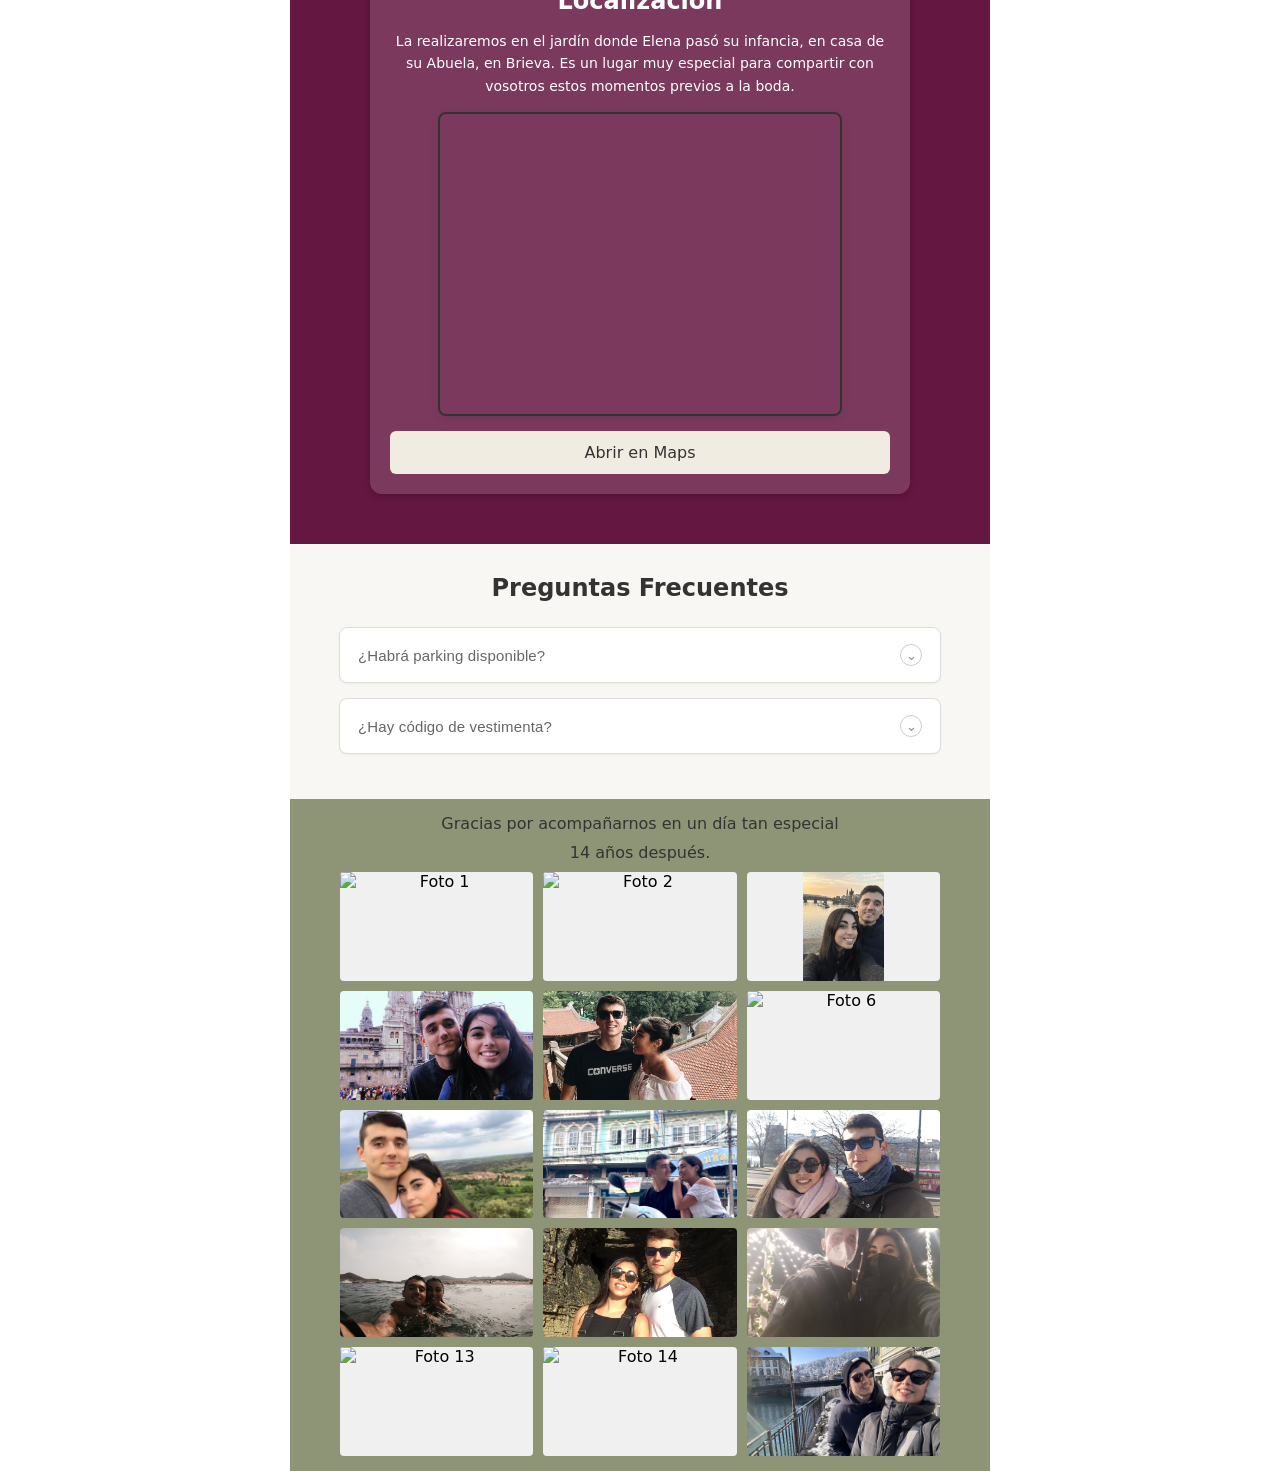
==== commit 73d1b856: "change letter" ====
--- a/formulario.html
+++ b/formulario.html
@@ -78,8 +78,8 @@
  </div>
  
  <div class="texto-esquileo">
-  <p>Segovia es casa, es refugio y es donde empezó todo. Nuestra historia comienza en Brieva, entre estos mismos paisajes y bajo este mismo cielo de la sierra. Por eso, no podíamos imaginar otro lugar para dar el "sí quiero" que no hablara de nuestras raices.</p>
-  <p>Elegimos Casa El Esquileo, en Cabanillas del Monte, porque es patrimonio vivo de Castilla. Este lugar fue el corazón de la tradición lanera hace 300 años, pero lo que realmente nos cautivó es que sus muros aún "hablan": en las piedras del salón todavía se pueden leer los nombres y dibujos que los esquiladores grabaron mientras trabajaban en el siglo XVIII.</p>
+  <p>Segovia es casa, es refugio y es donde empezó todo. Nuestra historia comienza en Brieva, entre estos mismos paisajes y bajo este mismo cielo de la sierra. Por eso, no podíamos imaginar otro lugar para dar el “sí quiero” que no hablara de nuestras raices.</p>
+  <p>Elegimos Casa El Esquileo, en Cabanillas del Monte, porque es patrimonio vivo de Castilla. Este lugar fue el corazón de la tradición lanera hace 300 años, pero lo que realmente nos cautivó es que sus muros aún “hablan”: en las piedras del salón todavía se pueden leer los nombres y dibujos que los esquiladores grabaron mientras trabajaban en el siglo XVIII.</p>
 <img src="esquileo1.jpg" style="width: 59%;">
 <img src="esquileo2.jpg" style="width: 33%;">
 </div>  
--- a/styles-formulario.css
+++ b/styles-formulario.css
@@ -1,6 +1,16 @@
 html, body { 
   margin: 0;
   padding: 0;
+}
+
+@font-face {
+  font-family: "Black Mango";
+  src: url("Black Mango Regular.ttf") format("truetype");
+}
+
+@font-face {
+  font-family: "The Seasons";
+  src: url("the-seasons-regular.ttf") format("truetype");
 }
 
 body { 
@@ -88,7 +98,8 @@
 }
 
 .wedding-hero .name {
-  font-family: Georgia, serif;
+  font-family: "The Seasons";
+  color: white;
   font-size: 52px;
   font-weight: 400;
   letter-spacing: 0.15em;
@@ -220,6 +231,7 @@
 }
 
 .localizacion {
+  font-family: "The Seasons";
   margin: 0;
   padding: 10px 0 0 0;
   background-color: rgba(245, 241, 234, 1);
@@ -433,10 +445,13 @@
 }
 
 .texto-esquileo p {
+    font-family: "The Seasons";
     margin: 0 0 15px 0;
     padding: 0;
     color: #333;
-    line-height: 1.6;
+    line-height: 1.5;
+    font-size:14px;
+   
 }
 .preparacion{
   margin: 0;
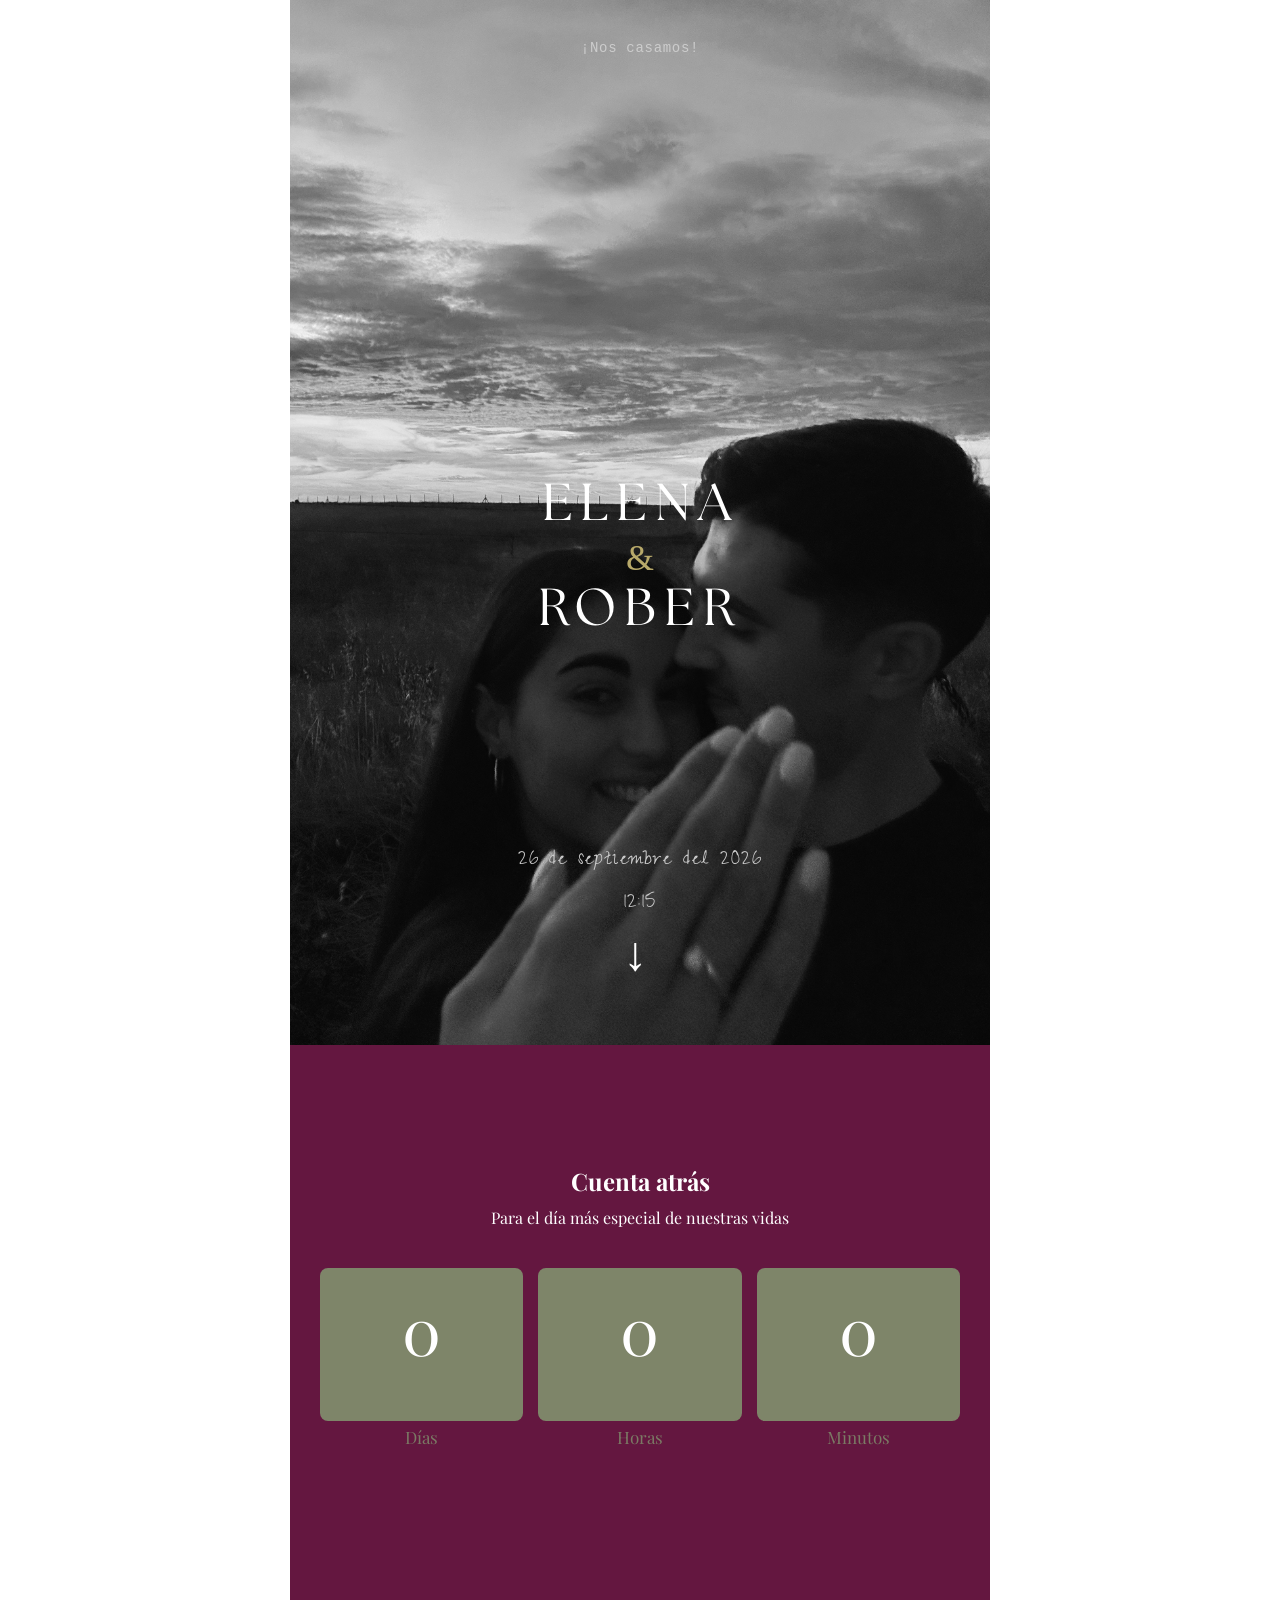
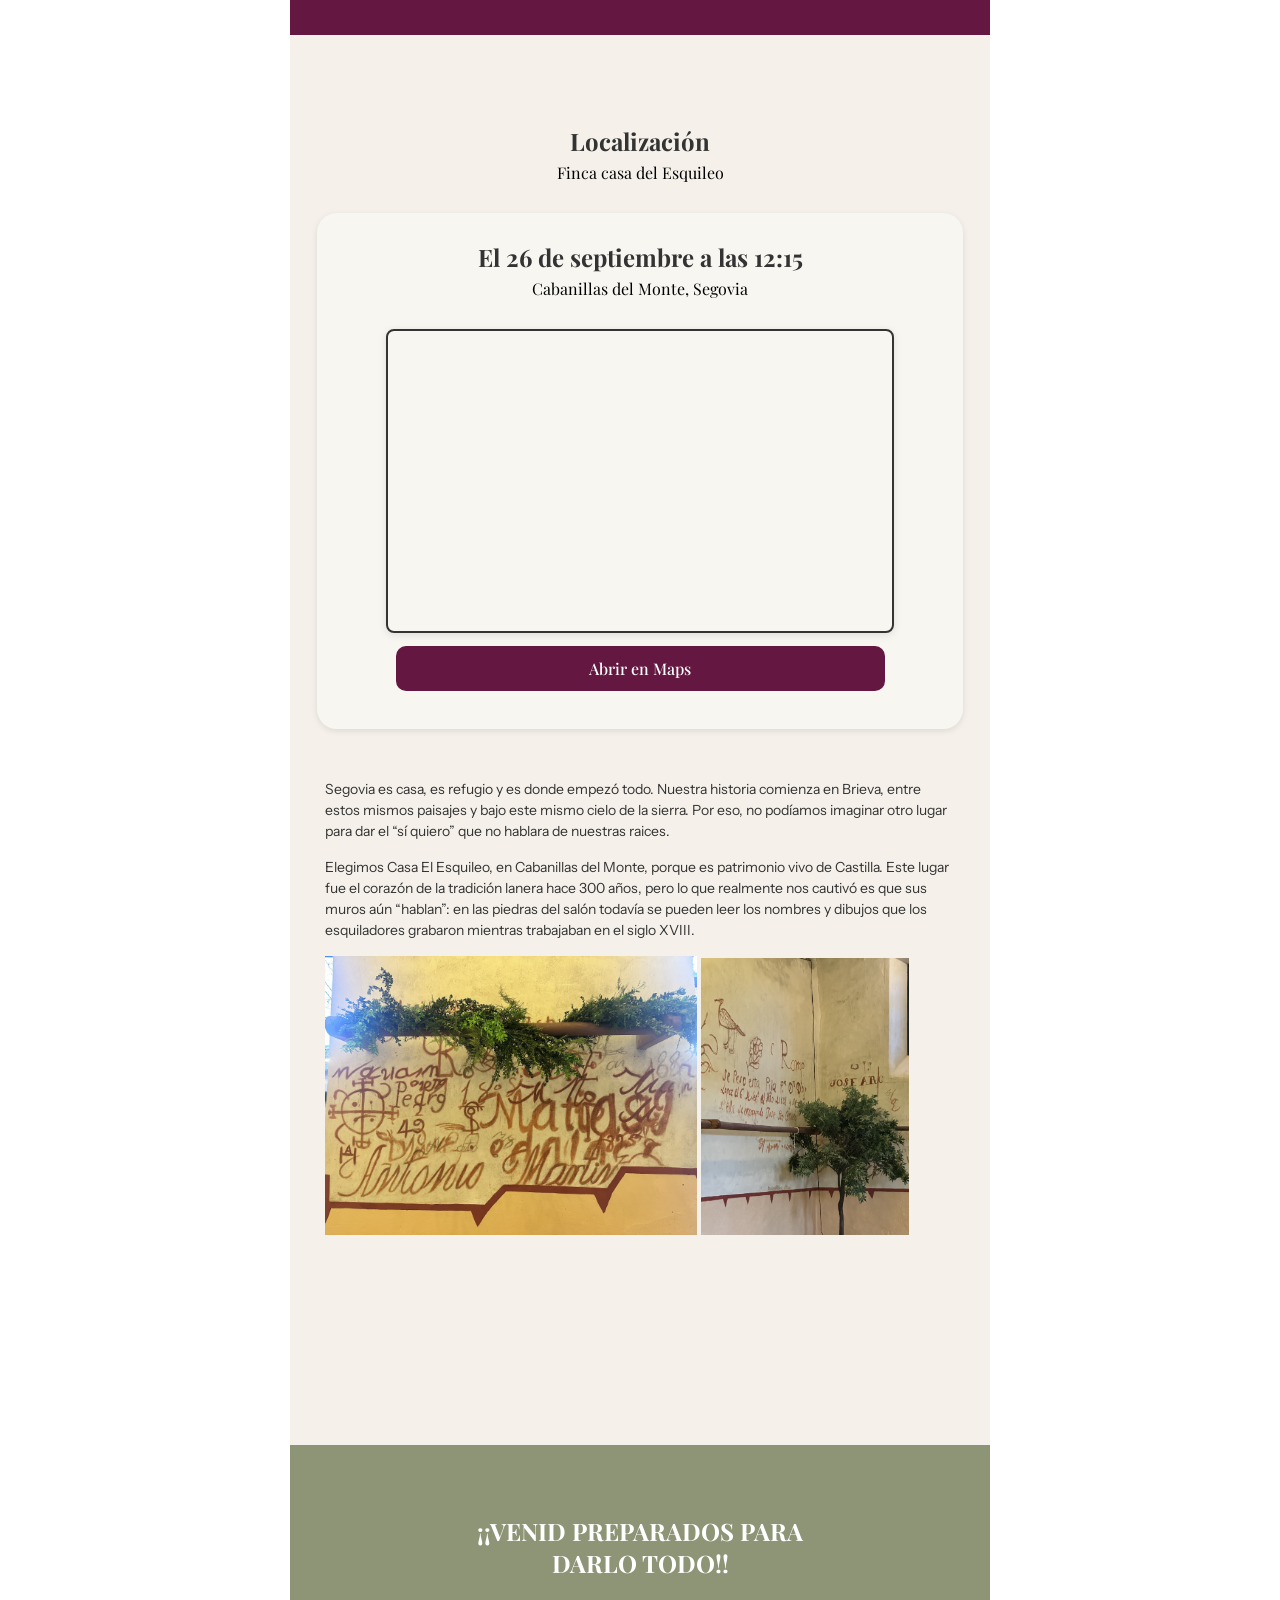
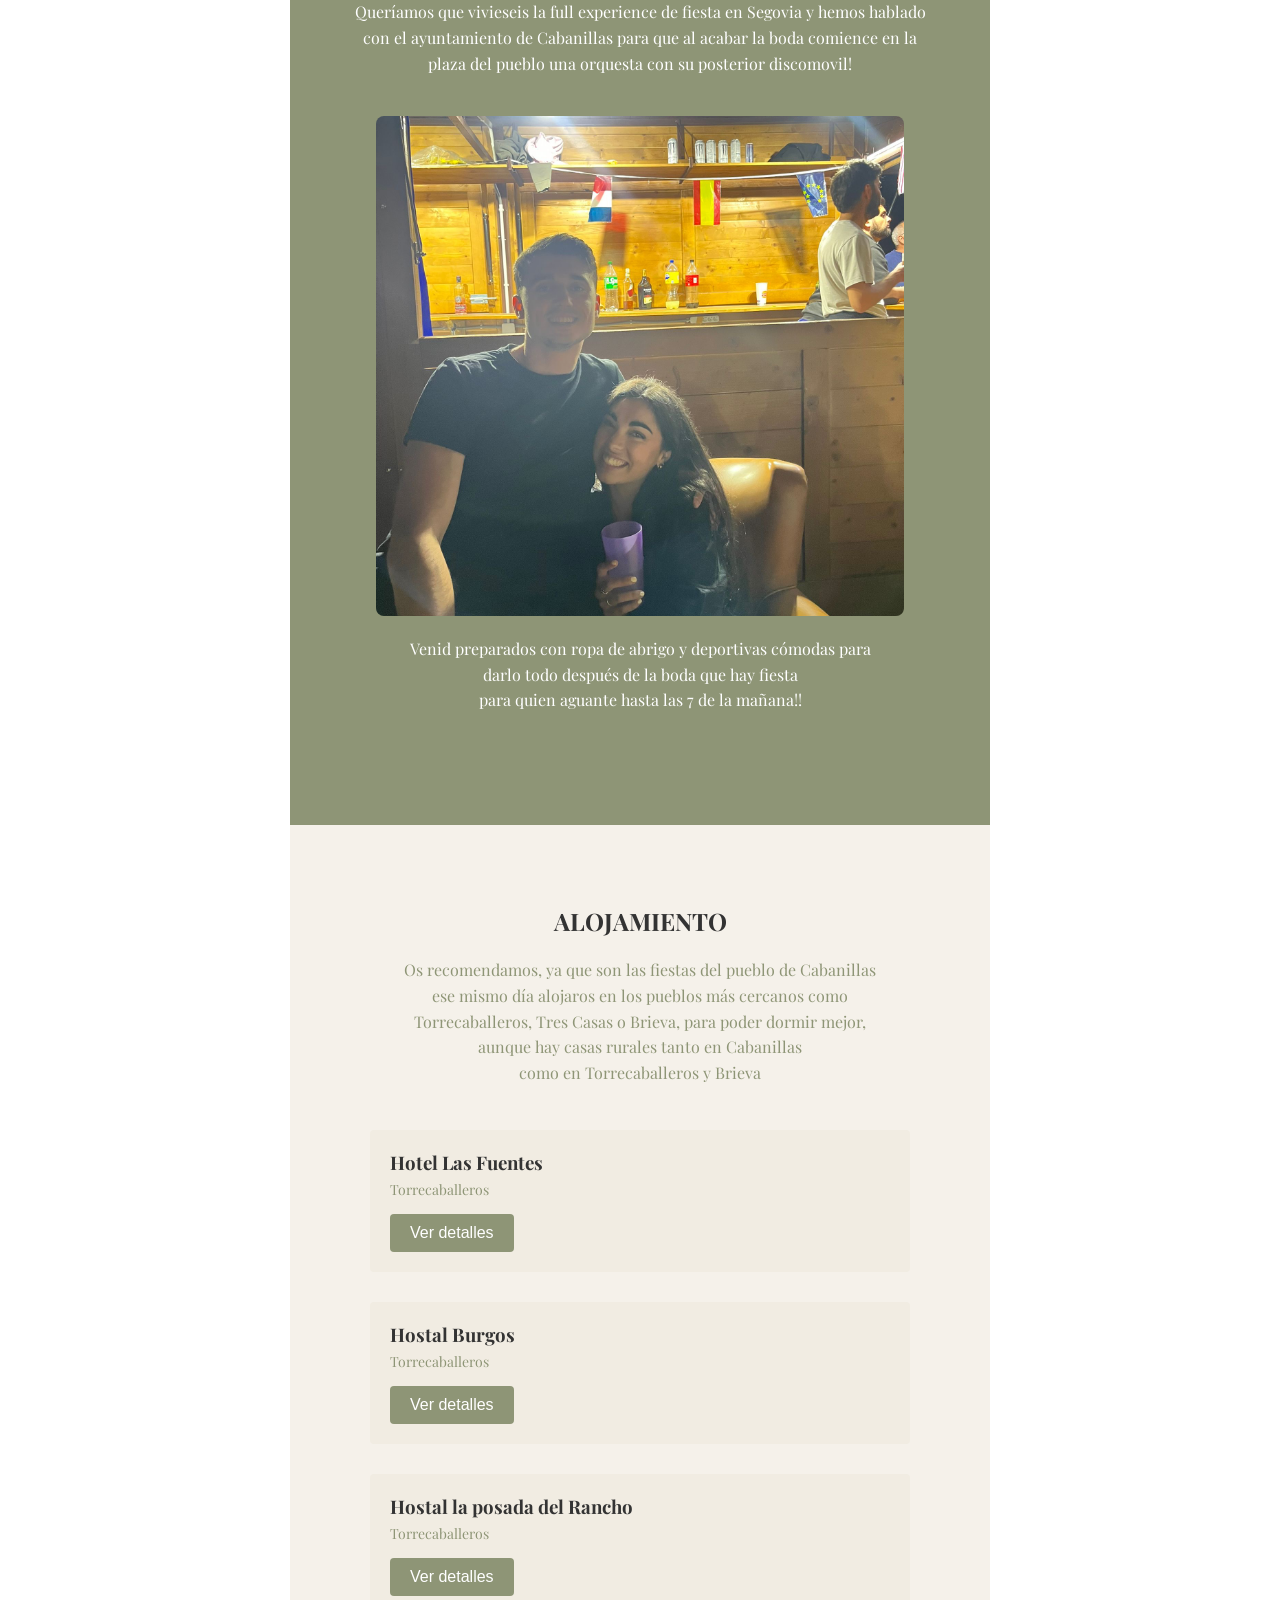
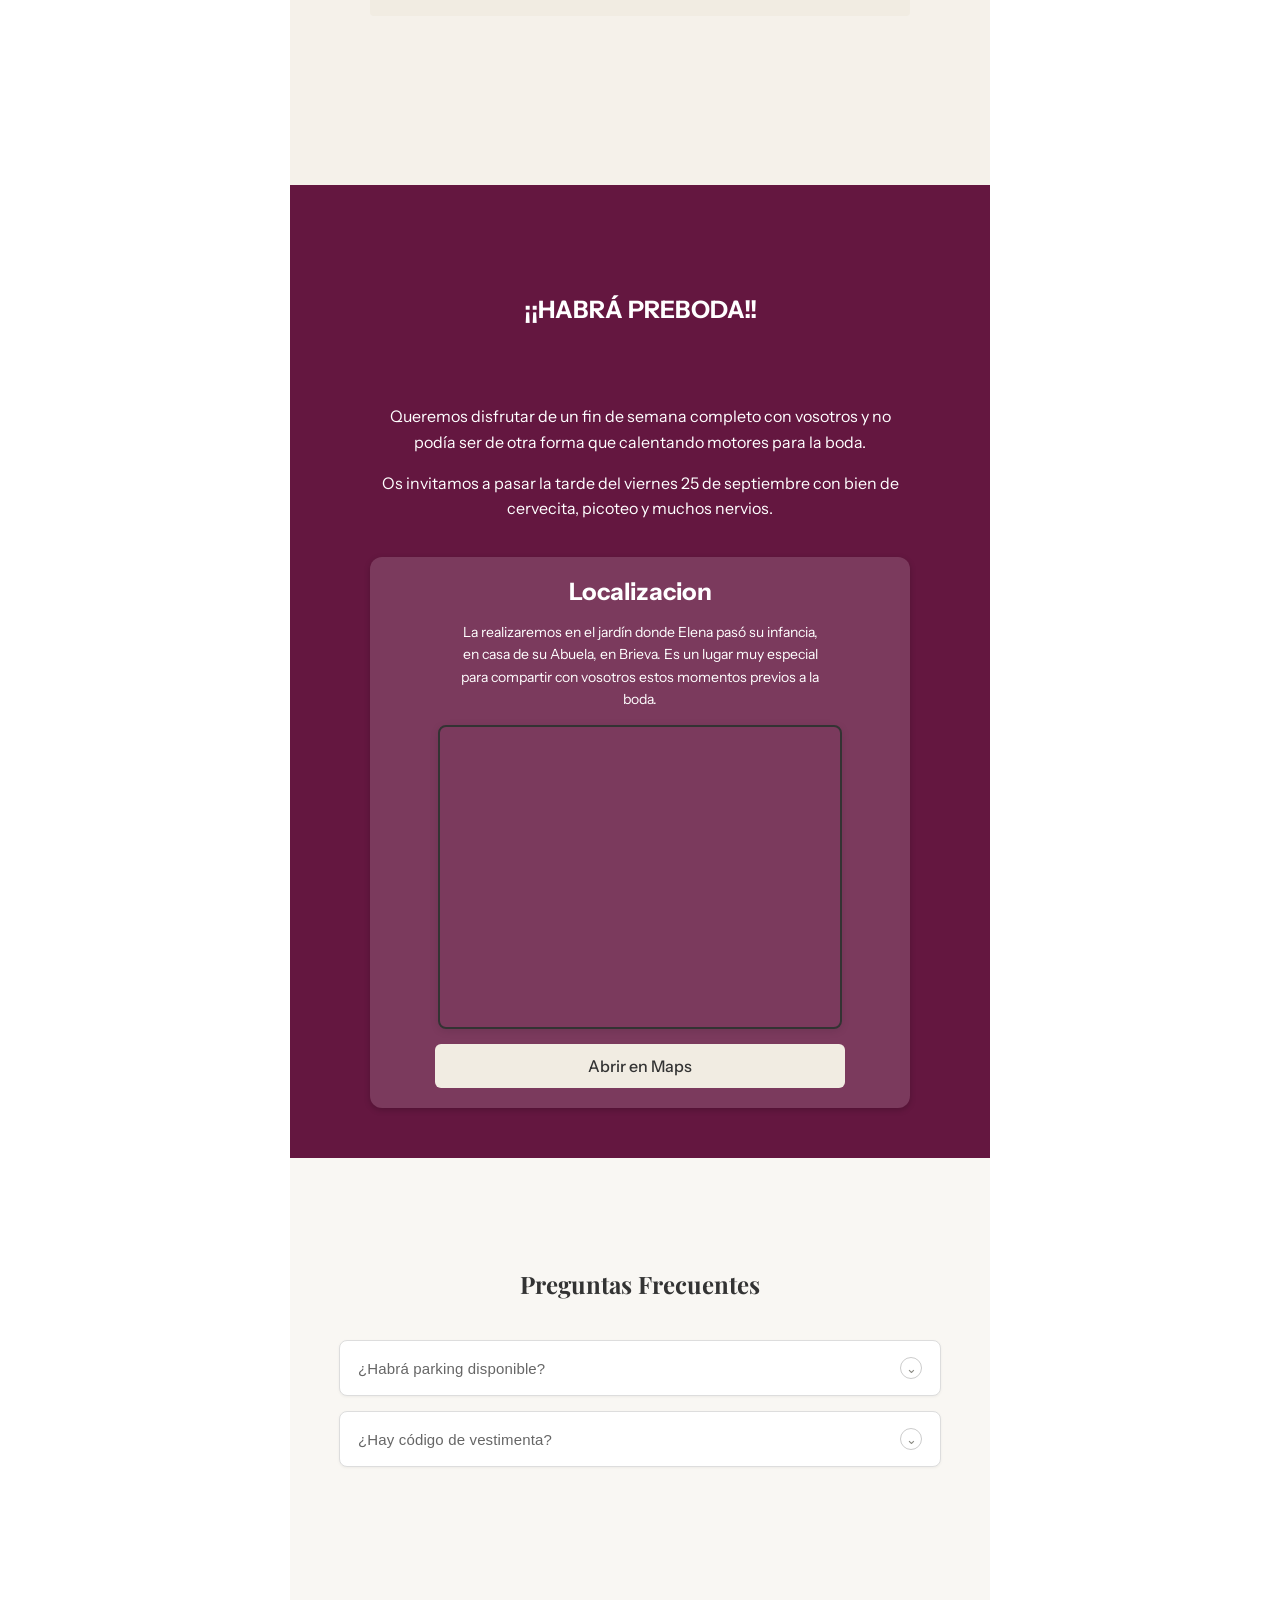
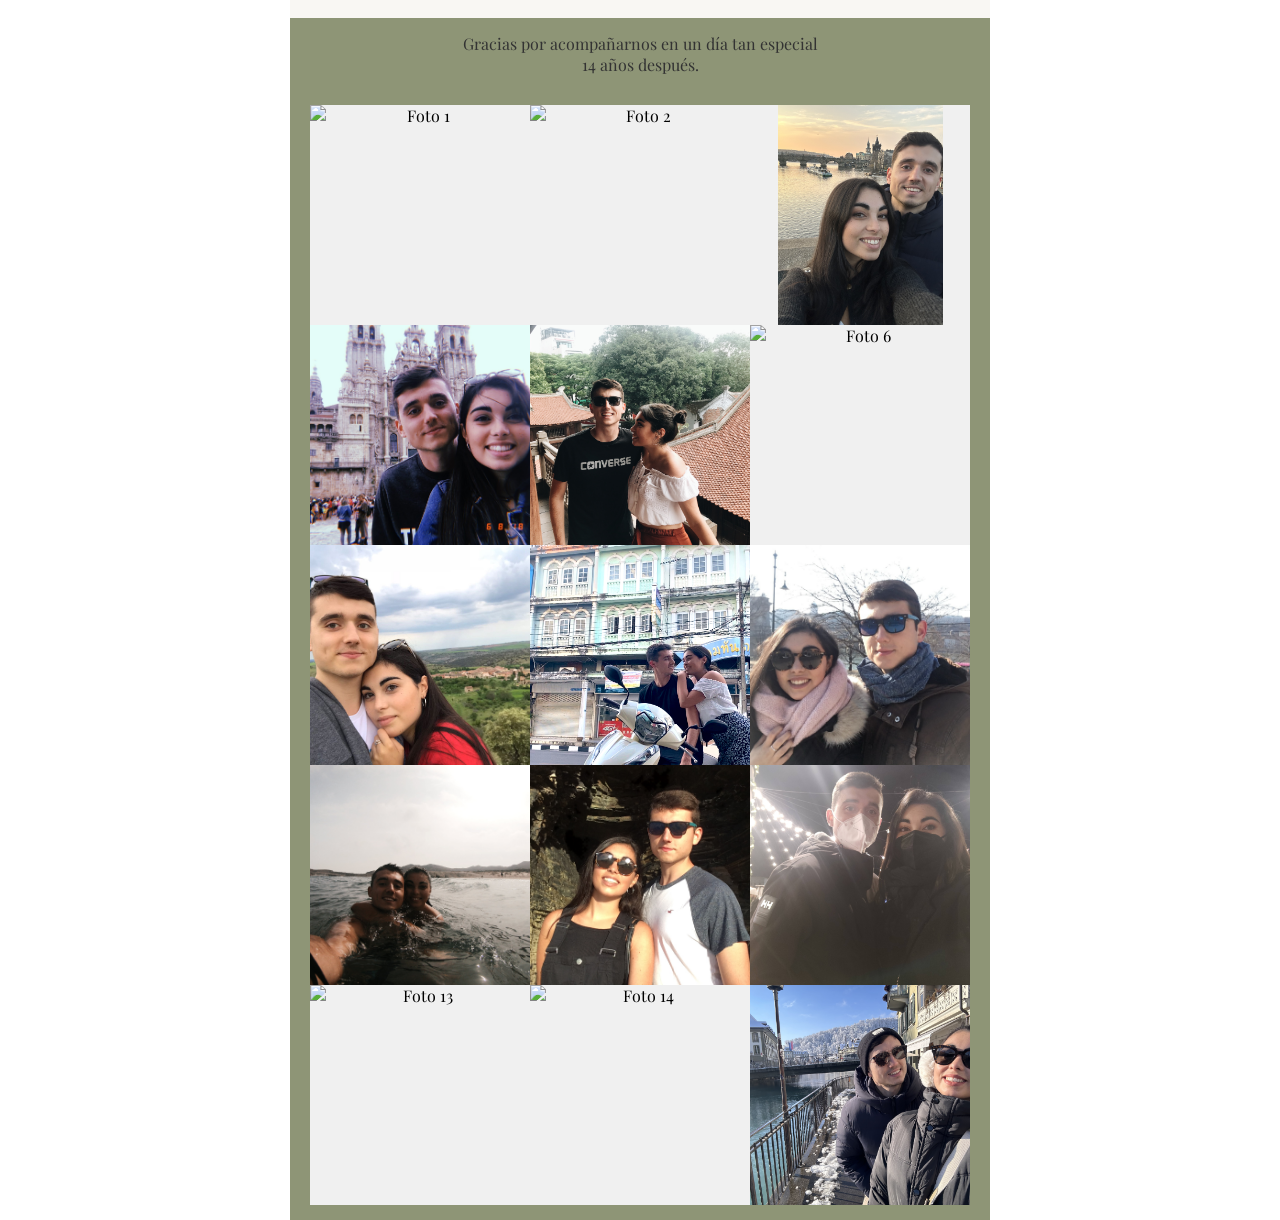
==== commit 8506187a: "prueba cambios" ====
--- a/formulario.html
+++ b/formulario.html
@@ -6,6 +6,9 @@
   <title>Boda Elena & Rober</title>
   <link rel="icon" href="Sellodecera_ sombra.png" type="image/png" />
   <link rel="stylesheet" href="styles-formulario.css" />
+  <link rel="preconnect" href="https://fonts.googleapis.com">
+  <link rel="preconnect" href="https://fonts.gstatic.com" crossorigin>
+  <link href="https://fonts.googleapis.com/css2?family=Instrument+Sans:wght@400;500;600;700&family=Playfair+Display:wght@400;500;600;700&family=Zeyada&display=swap" rel="stylesheet">
 </head>
 </head>
 <body>
@@ -15,7 +18,7 @@
 
     <h1 class="name">Elena</h1>
     <p class="ampersand">&</p>
-    <h1 class="name">Rober</h1>
+    <h1 class="name2">Rober</h1>
 
     <p class="date">
       26 de septiembre del 2026<br>
@@ -27,7 +30,7 @@
 
   <div class="countdown">
     <h2 style="margin-top: 100px;">Cuenta atrás</h2>
-    <p>Para el día más especial de nuestras vidas</p>
+    <p style="margin-top: 10px; margin-bottom: 40px;">Para el día más especial de nuestras vidas</p>
     <div class="countdown-units">
       <div class="countdown-unit">
         <div class="flip-card">
@@ -61,13 +64,12 @@
   </div>
 
   <div class = "localizacion">
- <h2 style="margin-top: 60px;">Localización</h2>
- <p>Finca casa del Esquileo</p>
+ <h2 style="margin-top: 80px;">Localización</h2>
+ <p style="margin-bottom: 30px;">Finca casa del Esquileo</p>
  <div class = "localizacion-inner">
-  <p>
-El 26 de septiembre a las 12:15 
-  </p>
-  <p>
+  <h2 style="margin-top: 20px;">El 26 de septiembre a las 12:15</h2>
+ 
+  <p style="margin-bottom: 30px;">
 Cabanillas del Monte, Segovia
   </p>
 <div class="mapa-container">
@@ -87,18 +89,18 @@
 </div>
 
 <div class = "preparacion">
-  <h2>¡¡VENID PREPARADOS PARA DARLO TODO!!</h2>
+  <h2 style="margin-top: 40px;">¡¡VENID PREPARADOS PARA <br>DARLO TODO!!</h2>
   <p>Queríamos que vivieseis la full experience de fiesta en Segovia y hemos hablado con el ayuntamiento de Cabanillas para que 
 al acabar la boda comience en la plaza del pueblo 
 una orquesta con su posterior discomovil!</p>
-   <img src = "fotoPreparados.jpg" style="width: 80%;">
-    <p>Venid preparados con ropa de abrigo y deportivas cómodas para darlo todo después de la boda que hay fiesta 
+    <div class="imagen-fiestas"></div>
+    <p>Venid preparados con ropa de abrigo y deportivas cómodas para<br> darlo todo después de la boda que hay fiesta <br>
 para quien aguante hasta las 7 de la mañana!!</p>
 </div>
 
 <div class="alojamientos">
-  <h2>ALOJAMIENTO</h2>
-  <p>Os recomendamos, ya que son las fiestas del pueblo de Cabanillas ese mismo día alojaros en los pueblos más cercanos como Torrecaballeros, Tres Casas o Brieva, para poder dormir mejor, aunque hay casas rurales tanto en Cabanillas 
+  <h2 style="margin-top: 50px;">ALOJAMIENTO</h2>
+  <p>Os recomendamos, ya que son las fiestas del pueblo de Cabanillas <br> ese mismo día alojaros en los pueblos más cercanos como <br> Torrecaballeros, Tres Casas o Brieva, para poder dormir mejor, <br>aunque hay casas rurales tanto en Cabanillas <br>
 como en Torrecaballeros y Brieva</p>
    <div class="alojamientos-inner">
     <h3>Hotel Las Fuentes</h3>
@@ -118,12 +120,12 @@
 </div>
 
 <div class="preboda">
-<h2>¡¡HABRÁ PREBODA!!</h2>
- <p>Queremos disfrutar de un fin de semana completo con vosotros y no podía ser de otra forma que calentando motores para la boda.</p>
-  <p>Os invitamos a pasar la tarde del viernes 25 de septiembre con bien de cervecita, picoteo y muchos nervios.</p>
+<h2 style="margin-top: 80px;margin-bottom: 80px;">¡¡HABRÁ PREBODA!!</h2>
+ <p>Queremos disfrutar de un fin de semana completo con vosotros y no <br>podía ser de otra forma que calentando motores para la boda.</p>
+  <p>Os invitamos a pasar la tarde del viernes 25 de septiembre con bien de <br>cervecita, picoteo y muchos nervios.</p>
 <div class="localizacion-inner-2">
   <h3>Localizacion</h3>
-  <p>La realizaremos en el jardín donde Elena pasó su infancia, en casa de su Abuela, en Brieva. Es un lugar muy especial para compartir con vosotros estos momentos previos a la boda.</p>
+  <p>La realizaremos en el jardín donde Elena pasó su infancia,<br> en casa de su Abuela, en Brieva. Es un lugar muy especial <br>para compartir con vosotros estos momentos previos a la <br>boda.</p>
   <div class="mapa-container">
     <iframe src="https://maps.google.com/maps?q=41.036201,-4.051331&output=embed" allowfullscreen="" loading="lazy" referrerpolicy="no-referrer-when-downgrade"></iframe>
   </div>
@@ -132,7 +134,7 @@
 </div>
 
 <div class="preguntas">
-  <h2>Preguntas Frecuentes</h2>
+  <h2 style="margin-top: 80px;margin-bottom: 40px;">Preguntas Frecuentes</h2>
   <div class="faq-list">
 
     <div class="faq-item">
@@ -167,8 +169,7 @@
   </div>
 </div>
 <div class = "colage">
-      <p>Gracias por acompañarnos en un día tan especial</p>
-      <p>14 años después.</p>
+      <p style="margin-bottom: 30px;">Gracias por acompañarnos en un día tan especial <br>14 años después.</p>
       <div class="colage-grid">
         <img src="colage/1.png" alt="Foto 1" />
         <img src="colage/2.jpg" alt="Foto 2" />
--- a/styles-formulario.css
+++ b/styles-formulario.css
@@ -80,7 +80,7 @@
   display: flex;
   flex-direction: column;
   align-items: center;
-  justify-content: space-between;
+  justify-content: center;
   text-align: center;
   padding: 40px 20px;
   color: #fff;
@@ -104,20 +104,31 @@
   font-weight: 400;
   letter-spacing: 0.15em;
   text-transform: uppercase;
+  margin: 0;
+  margin-top: 400px;
+}
+.wedding-hero .name2 {
+  font-family: "The Seasons";
+  color: white;
+  font-size: 52px;
+  font-weight: 400;
+  letter-spacing: 0.15em;
+  text-transform: uppercase;
+  margin: 0;
 }
 
 .wedding-hero .ampersand {
   font-family: Georgia, serif;
   font-size: 36px;
   color: #b8a96a;
-  margin: 8px 0;
+  margin: 2px 0;
 }
 
 .wedding-hero .date {
-  font-family: Georgia, serif;
-  font-size: 15px;
+  font-family: "Zeyada", cursive;
+  font-size: 24px;
   color: #ccc;
-  margin-top: 20px;
+  margin-top: 200px;
   line-height: 1.8;
   letter-spacing: 0.05em;
 }
@@ -155,7 +166,8 @@
   margin: 0;
   margin-bottom: 0;
   text-align: center;
-  height: 500px;
+  height: 550px;
+  font-family: "Playfair Display", serif;
 }
 
 .countdown h2 {
@@ -178,7 +190,7 @@
 
 .flip-card {
   width: 100%;
-  aspect-ratio: 1;
+  aspect-ratio: 4/3;
   perspective: 1000px;
   position: relative;
   background: #7E8569;
@@ -187,8 +199,8 @@
   display: flex;
   align-items: center;
   justify-content: center;
-  font-size: 48px;
-  font-weight: bold;
+  font-size: 65px;
+  font-weight: normal;
 }
 
 .flip-card-inner {
@@ -206,7 +218,7 @@
 .flip-card-front, .flip-card-back {
   position: absolute;
   width: 100%;
-  height: 100%;
+  height: 80%;
   display: flex;
   align-items: center;
   justify-content: center;
@@ -225,18 +237,19 @@
 }
 
 .countdown-label {
-  font-size: 14px;
+  font-size: 17px;
+  color: #7E8569;
   opacity: 0.9;
   margin-top: 5px;
 }
 
 .localizacion {
-  font-family: "The Seasons";
+  font-family: "Playfair Display", serif;
   margin: 0;
   padding: 10px 0 0 0;
   background-color: rgba(245, 241, 234, 1);
   text-align: center;
-  height: 1200px;
+  height: 1400px;
 }
 
 .localizacion h2 {
@@ -245,13 +258,13 @@
 }
 
 .localizacion-inner {
-  background-color: rgba(255, 255, 255, 0.5);
+  background-color: rgba(255, 255, 255, 0.3);
   padding: 8px;
   border-radius: 20px;
   box-shadow: 0 2px 6px rgba(0,0,0,0.1);
   width: 90%;
   margin: 3px auto;
-  height: 450px;
+  height: 500px;
 }
 
 .mapa-container {
@@ -388,6 +401,7 @@
   text-align: center;
   padding: 15px 20px;
   background-color: rgba(142, 149, 118, 1);
+  font-family: "Playfair Display", serif;
 }
 
 .colage p {
@@ -399,18 +413,18 @@
 .colage-grid {
   display: grid;
   grid-template-columns: repeat(3, 1fr);
-  gap: 10px;
-  max-width: 600px;
-  margin: 0 auto;
-  padding: 0 10px;
+  gap: 0;
+  width: 100%;
+  margin: 0;
+  padding: 0;
 }
 
 .colage-grid img {
   width: 100%;
-  aspect-ratio: 16/9;
+  aspect-ratio: 1/1;
   object-fit: cover;
   background-color: #f0f0f0;
-  border-radius: 4px;
+  border-radius: 0;
   transition: transform 0.3s ease;
   cursor: pointer;
 }
@@ -440,12 +454,12 @@
     margin: 0 auto;
     padding: 20px;
     height: auto;
-    
+    margin-top: 30px;
     text-align: left;
 }
 
 .texto-esquileo p {
-    font-family: "The Seasons";
+    font-family: "Instrument Sans", sans-serif;
     margin: 0 0 15px 0;
     padding: 0;
     color: #333;
@@ -461,7 +475,9 @@
   display: flex;
   flex-direction: column;
   align-items: center;
-  height: auto;
+  height: 920px;
+  text-align: center;
+  font-family: "Playfair Display", serif;
 }
 
 .preparacion h2 {
@@ -489,7 +505,8 @@
     display: flex;
     flex-direction: column;
     align-items: center;
-    height: auto;
+    height: 900px;
+    font-family: "Playfair Display", serif;
 }
 
 .alojamientos h2 {
@@ -512,7 +529,7 @@
 .alojamientos-inner{
     margin: 15px 0;
     padding: 20px;
-    text-align: center;
+    text-align: left;
     background-color: #F1ECE2;
     border-radius: 4px;
     width: 85%;
@@ -547,6 +564,7 @@
     flex-direction: column;
     align-items: center;
     height: auto;
+    font-family: "Instrument Sans", sans-serif;
 }
 
 .preboda h2 {
@@ -592,8 +610,9 @@
     display: flex;
     flex-direction: column;
     align-items: center;
-    height: auto;
+    height: 400px;
     background-color: #f9f7f3;
+    font-family: "Playfair Display", serif;
 }
 
 .preguntas h2 {
@@ -612,7 +631,7 @@
     font-size: 16px;
     font-weight: 500;
     transition: background-color 0.3s ease;
-    
+    width: 70%;
     border: none;
 }
 
@@ -626,3 +645,14 @@
     overflow: hidden;
 }
 
+.imagen-fiestas {
+  width: 80%;
+  height: 500px;
+  background-image: url("fotoPreparados.jpg");
+  background-size: cover;
+  background-position: center;
+  background-repeat: no-repeat;
+  border-radius: 8px;
+  margin: 20px 0;
+}
+
